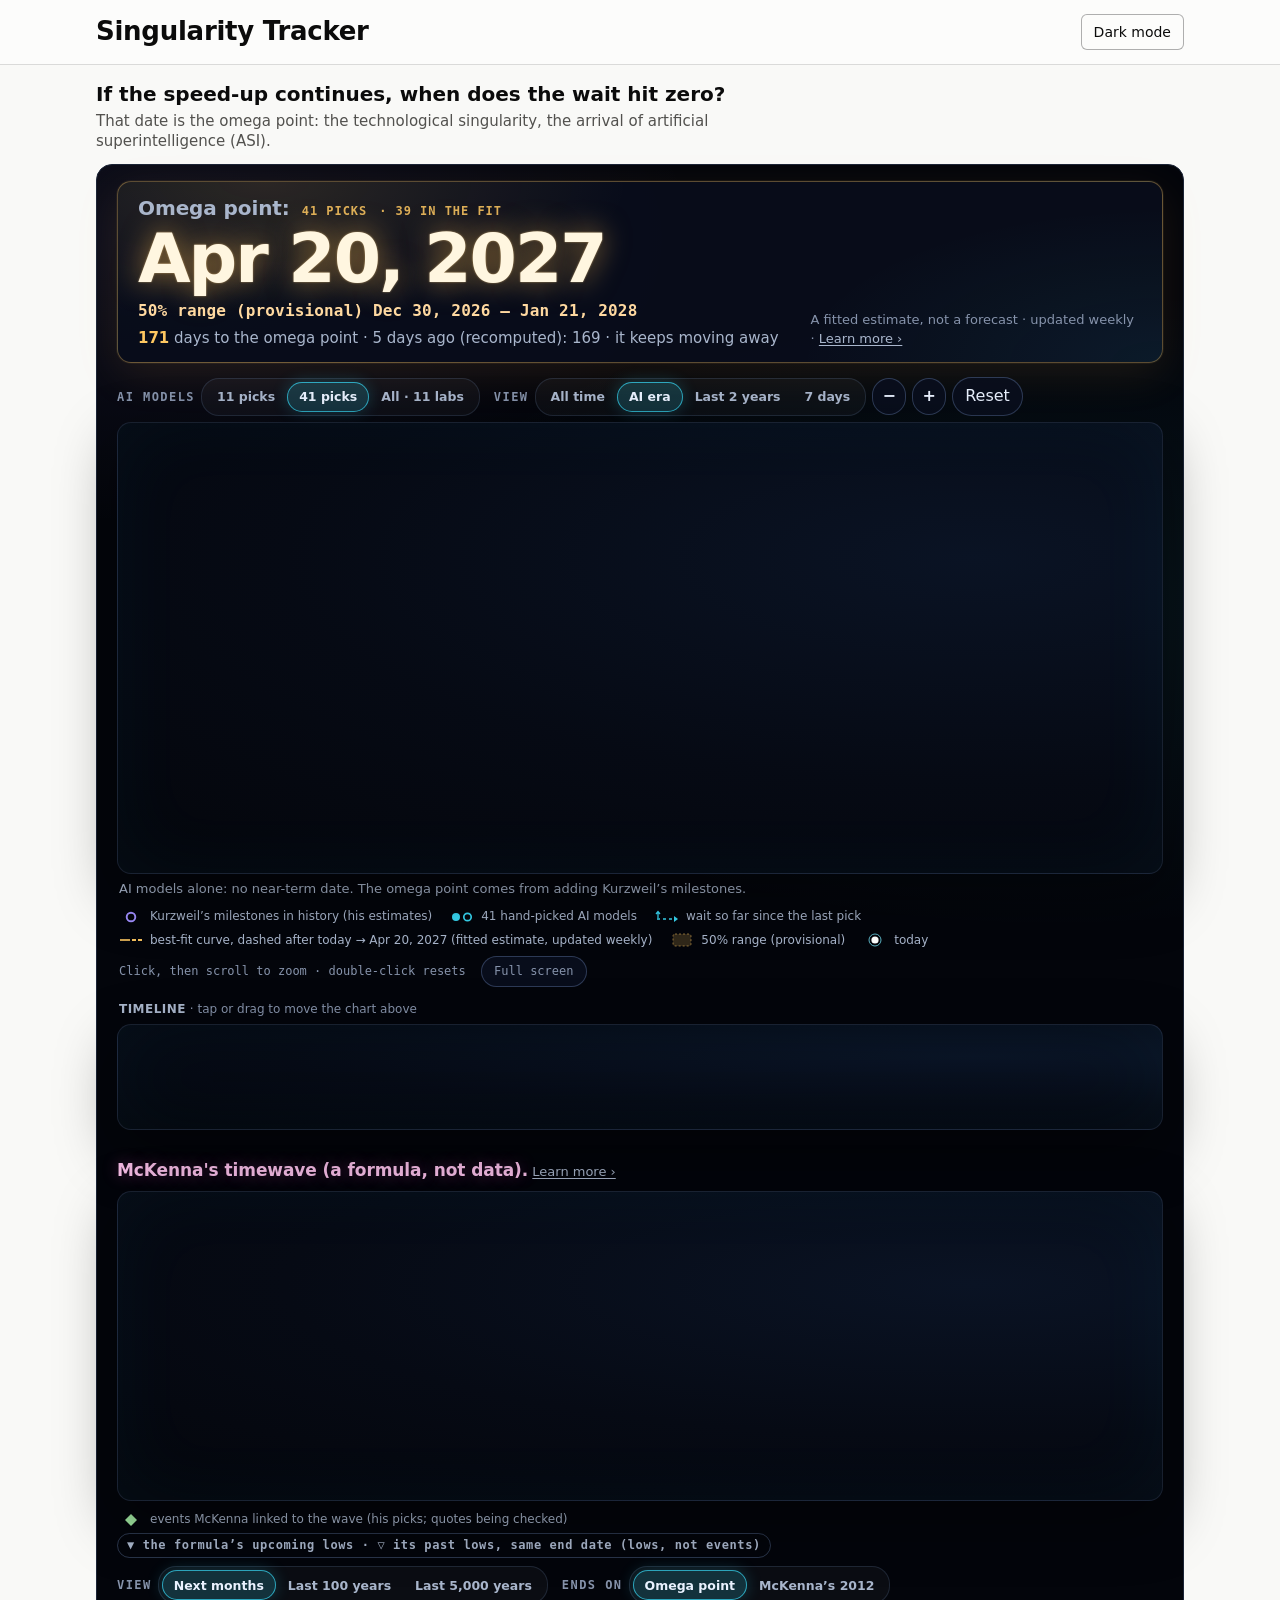
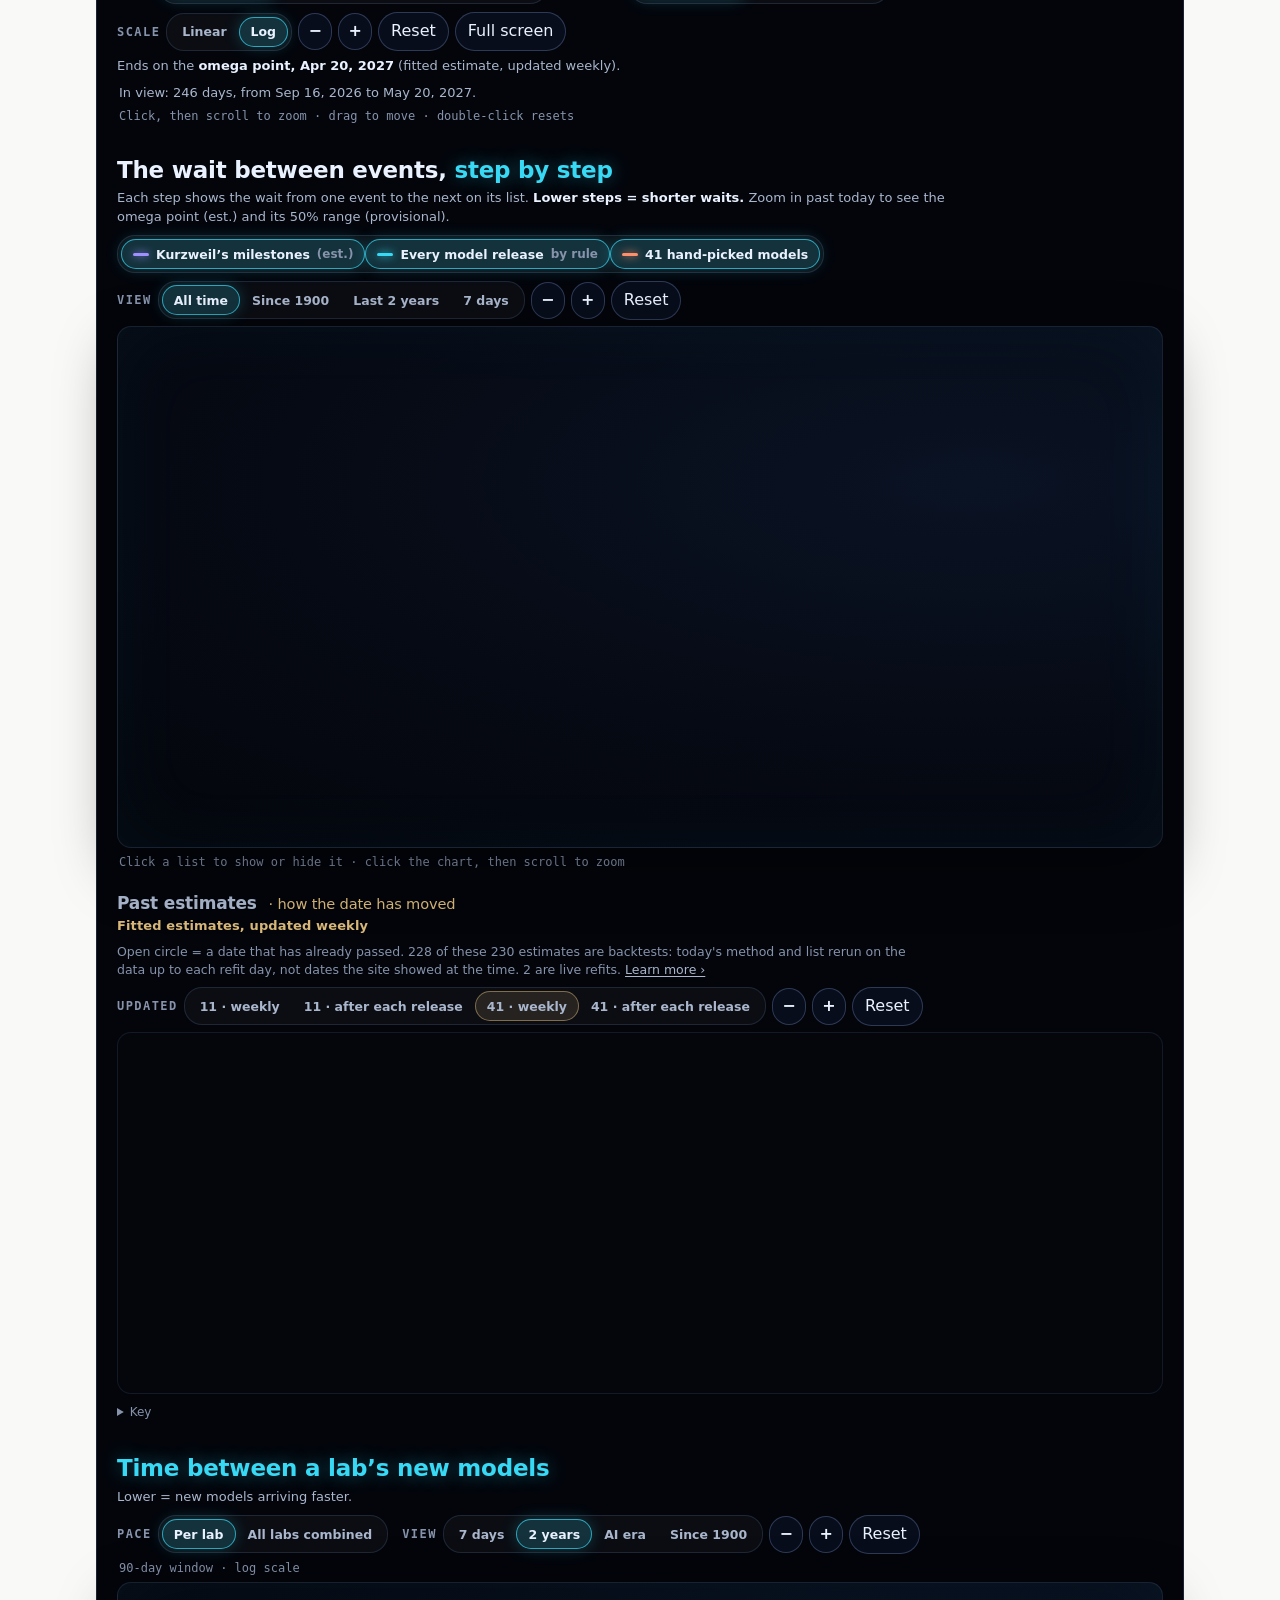
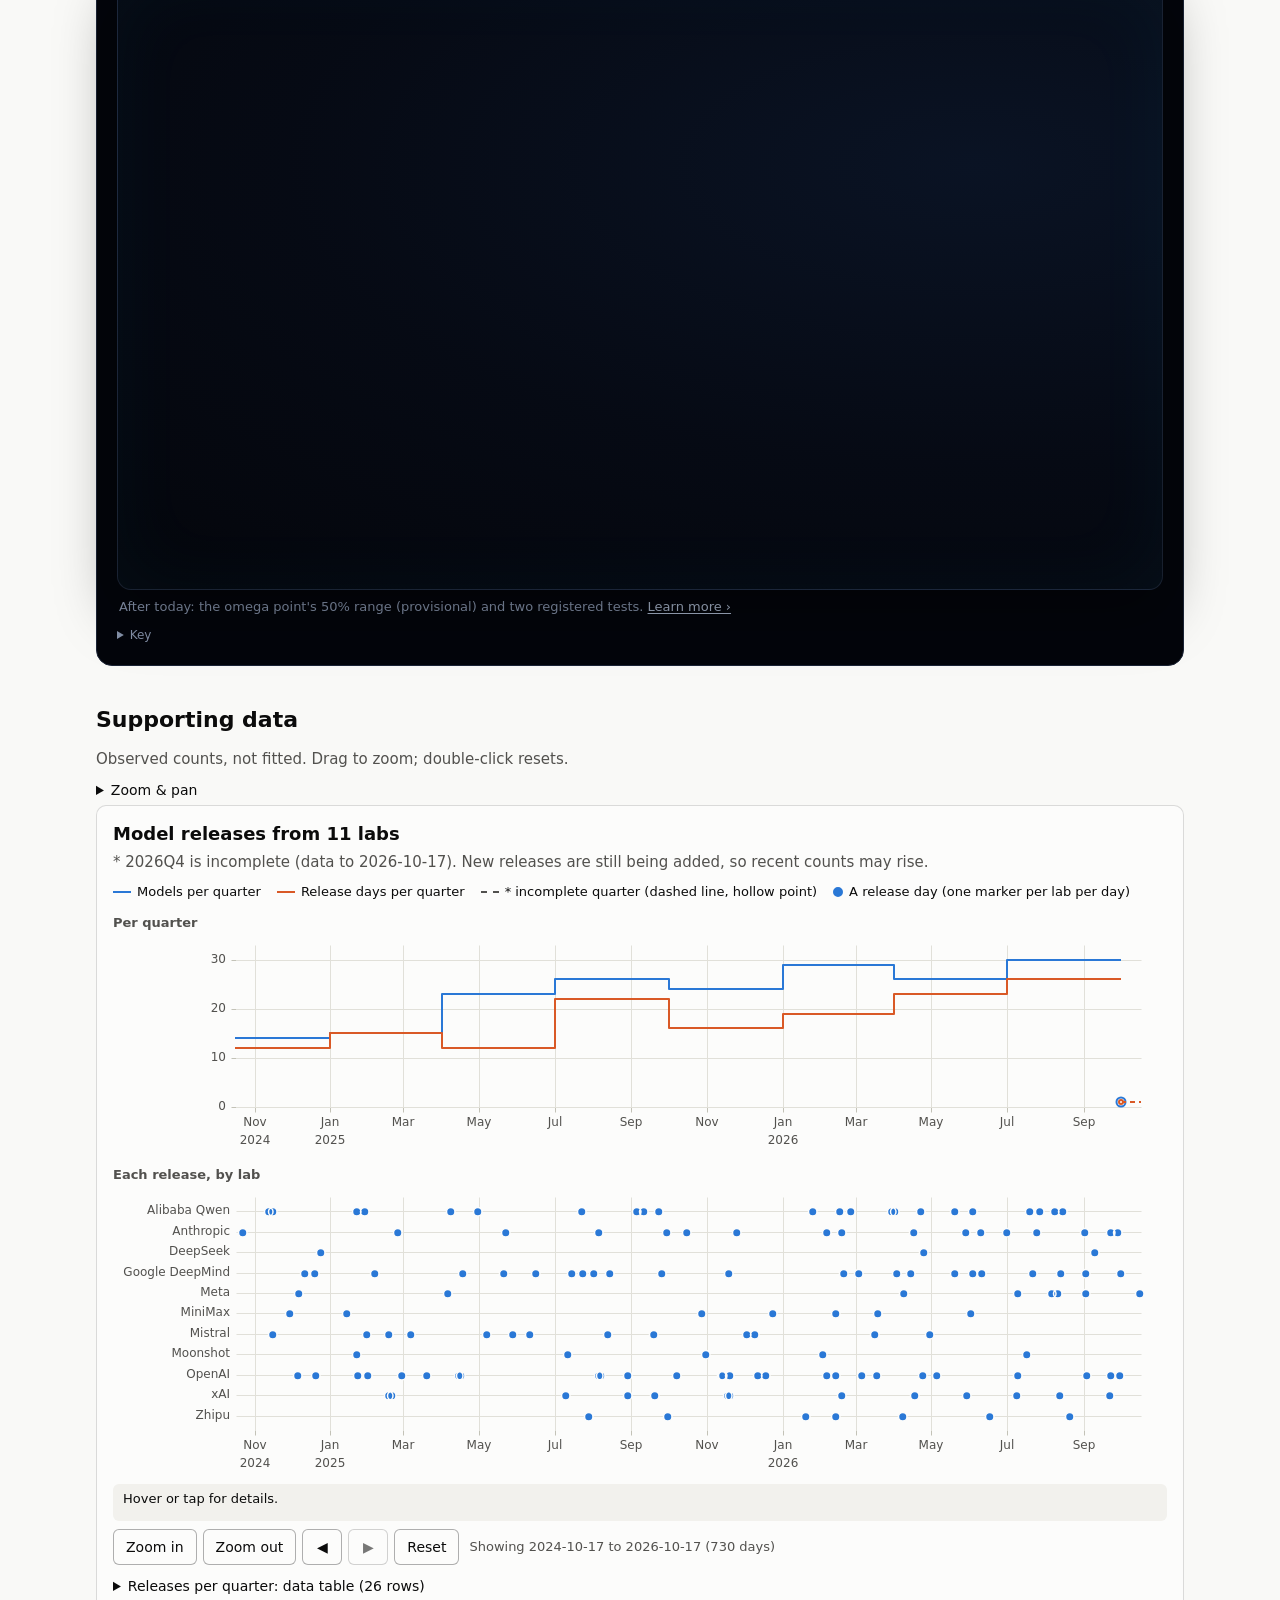
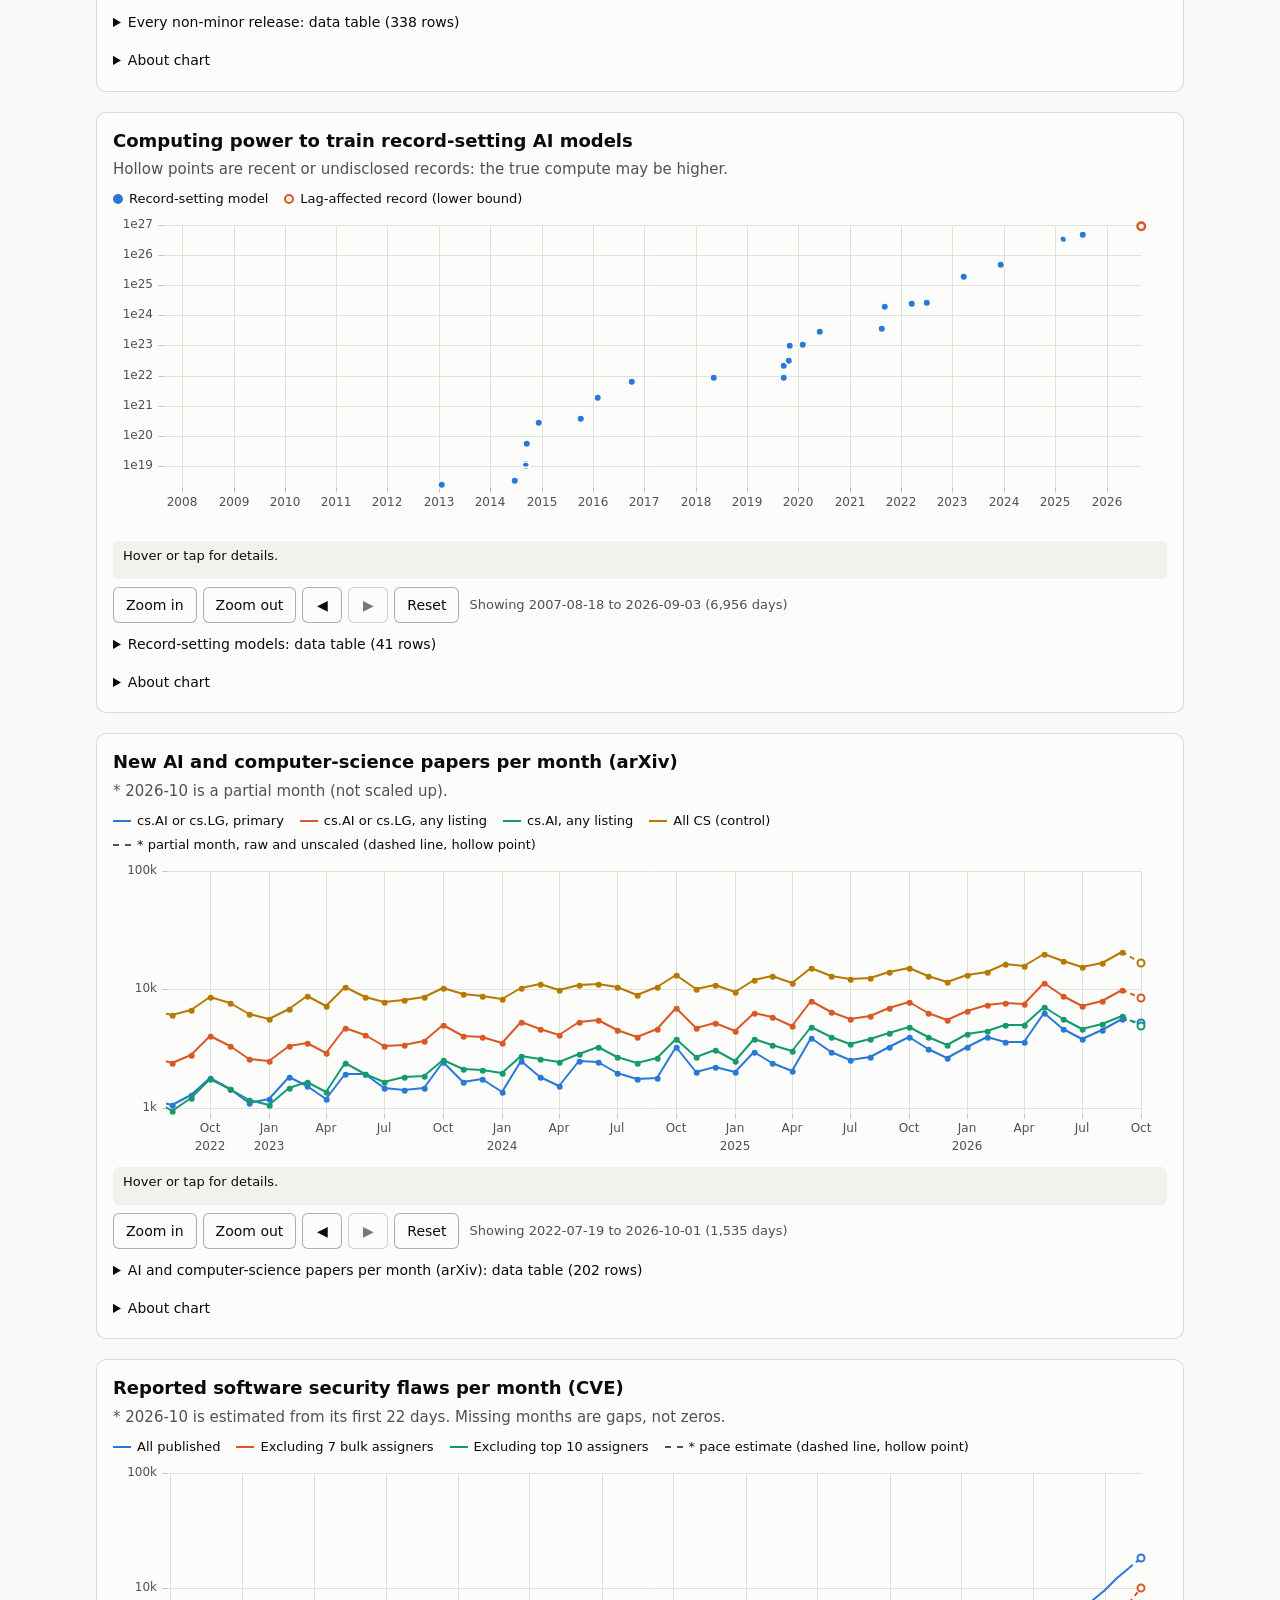
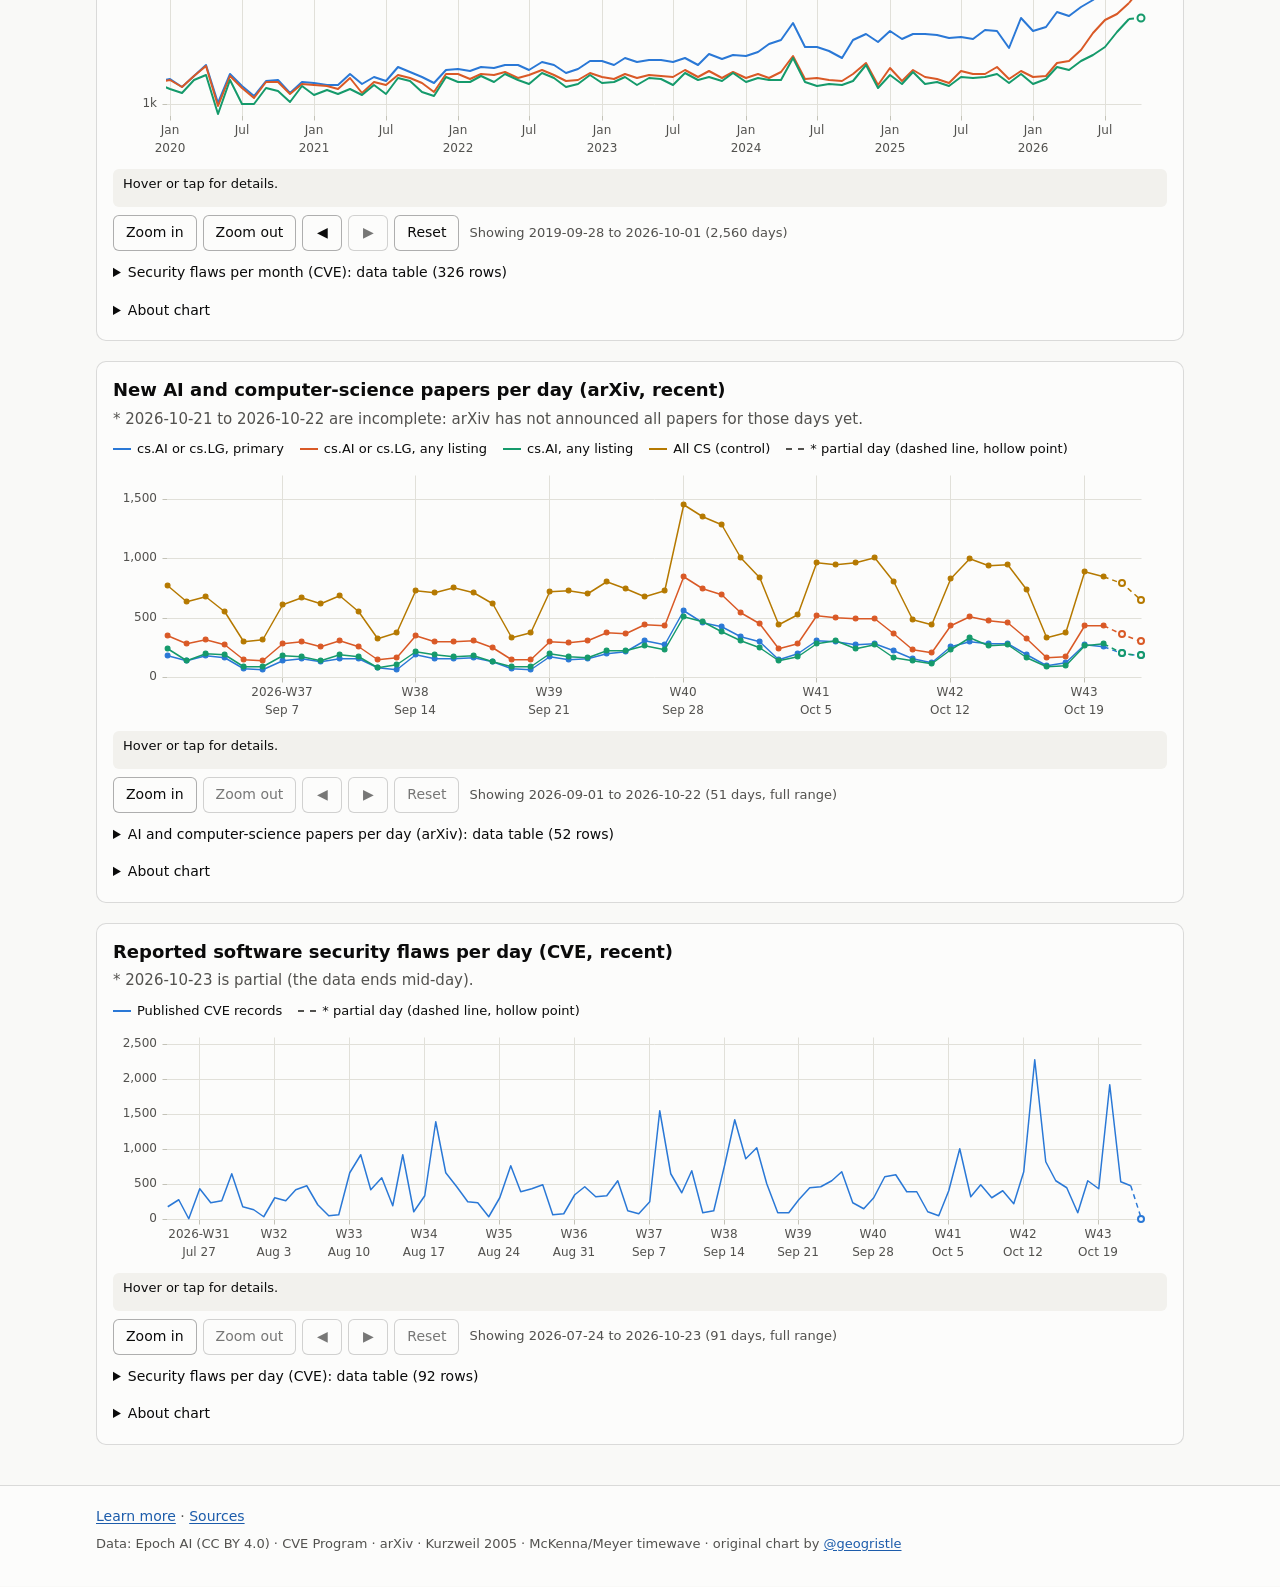
==== index.html @ bf4a0221 "Publish site build from fabreu08/singularity-tracker@8a188bc9f588f3214ddb4c0e68f58f8f4708bd9b" ====
<!doctype html>
<html lang="en">
<head>
<meta charset="utf-8">
<meta name="viewport" content="width=device-width, initial-scale=1">
<link rel="icon" href="data:,">
<title>Singularity Tracker</title>
<meta name="description" content="Charts the wait between Kurzweil’s milestones and AI model releases, and the omega point (the arrival of ASI) as a weekly fitted estimate, not a forecast, with its 50% range and track record.">
<meta name="color-scheme" content="light dark">
<meta property="og:type" content="website">
<meta property="og:title" content="Singularity Tracker">
<meta property="og:description" content="Charts the wait between Kurzweil’s milestones and AI model releases, and the omega point (the arrival of ASI) as a weekly fitted estimate, not a forecast, with its 50% range and track record.">
<meta property="og:image" content="https://singularity.joseqc.com/share.png">
<meta property="og:image:type" content="image/png">
<meta property="og:image:width" content="1200">
<meta property="og:image:height" content="630">
<meta property="og:image:alt" content="The omega point card: a fitted estimate, not a forecast, with its 50% range (provisional, in-sample), updated weekly." data-awaiting-skeptic="true">
<meta name="twitter:card" content="summary_large_image">
<meta name="twitter:image" content="https://singularity.joseqc.com/share.png">
<meta name="twitter:image:alt" content="The omega point card: a fitted estimate, not a forecast, with its 50% range (provisional, in-sample), updated weekly." data-awaiting-skeptic="true">
<script>
  // Apply a stored theme before first paint. Storage may be unavailable.
  (function () {
    try {
      var t = window.localStorage.getItem('st-theme');
      if (t === 'light' || t === 'dark') document.documentElement.setAttribute('data-theme', t);
    } catch (e) { /* ignore */ }
    // uPlot formats numbers with navigator.language; some systems report an
    // invalid tag (e.g. "en-US@posix"), which would stop the charts loading.
    try { new Intl.NumberFormat(navigator.language); } catch (e) {
      try { Object.defineProperty(navigator, 'language', { value: 'en-US', configurable: true }); } catch (e2) { /* ignore */ }
    }
  })();
</script>
<link rel="stylesheet" href="vendor/uplot/uPlot.min.css">
<link rel="stylesheet" href="style.css">
</head>
<body>
<a class="skip-link" href="#main">Skip to content</a>

<header class="site-header">
  <div class="wrap header-row">
    <h1>Singularity Tracker</h1>
    <button id="theme-toggle" class="btn theme-toggle" type="button" aria-pressed="false" hidden>Dark mode</button>
  </div>
</header>

<main id="main" class="wrap">
  <p class="ask">If the speed-up continues, when does the wait hit zero?</p>
  <p class="ask-def"><span class="ask-lg">That date is the omega point: the technological singularity, the arrival of artificial superintelligence (ASI).</span><span class="ask-sm">Omega point = the singularity: the arrival of ASI.</span></p>

  <section id="main-chart" class="mc" aria-label="Omega point and the singularity chart">
    <section class="mc-omega" id="mc-omega" aria-labelledby="mc-omega-k" data-state="loading">
      <div class="mc-omega-main">
        <div class="mc-omega-top"><h2 class="mc-omega-k" id="mc-omega-k">Omega point:</h2><span class="mc-omega-for" id="mc-omega-for"></span> <span class="mc-omega-for" id="mc-omega-fitn" hidden></span></div>
        <p class="mc-omega-date" id="mc-omega-date" aria-live="polite"></p>
        <p class="mc-omega-range" id="mc-omega-range" data-awaiting-skeptic="true"></p>
        <p class="mc-omega-recede" id="mc-omega-recede" data-awaiting-skeptic="true"></p>
      </div>
      <div class="mc-omega-side">
        <p class="mc-omega-slide" id="mc-omega-slide"></p>
        <p class="mc-omega-fine">A fitted estimate, not a forecast · updated weekly &middot; <a href="learn.html#omega">Learn more &rsaquo;</a></p>
      </div>
      <noscript><p class="mc-omega-ns">The date needs JavaScript. It is in <code>data/main_chart.json</code>.</p></noscript>
    </section>
    <div class="mc-hero" id="mc-hero">
      <div class="mc-controls">
        <button type="button" class="mc-opts-btn" id="mc-opts-btn" aria-expanded="false" data-awaiting-skeptic="true"><span class="mc-opts-t">AI models and view</span></button>
        <div class="mc-grp mc-g-list">
          <span class="mc-glabel">AI models</span>
          <div class="mc-seg" role="group" aria-label="Which AI model list" id="mc-list">
            <button type="button" data-list="v1" aria-pressed="false"></button>
            <button type="button" data-list="v3" aria-pressed="true"></button>
            <button type="button" data-list="rule" aria-pressed="false"></button>
          </div>
        </div>
        <div class="mc-grp mc-g-view">
          <span class="mc-glabel">View</span>
          <div class="mc-seg" role="group" aria-label="Main chart zoom presets" id="mc-preset-hero">
            <button type="button" data-preset="all" aria-pressed="true"><span class="mc-lg">All time</span><span class="mc-sm">All</span></button>
            <button type="button" data-preset="ai" aria-pressed="false">AI era</button>
            <button type="button" data-preset="y2" aria-pressed="false"><span class="mc-lg">Last 2 years</span><span class="mc-sm">2 yrs</span></button>
            <button type="button" data-preset="d7" aria-pressed="false">7 days</button>
          </div>
          <span class="mc-zgrp">
            <button type="button" class="mc-pill mc-sq" id="mc-hero-out" aria-label="Zoom out the main chart">&minus;</button>
            <button type="button" class="mc-pill mc-sq" id="mc-hero-in" aria-label="Zoom in the main chart">+</button>
            <button type="button" class="mc-pill" id="mc-hero-reset">Reset</button>
          </span>
        </div>
      </div>
      <p class="mc-listnote" id="mc-listnote" hidden></p>
      <div class="mc-box" id="mc-box-hero">
        <canvas id="mc-cv-hero" tabindex="0" role="img" data-awaiting-skeptic="true" aria-label="Log-log chart: wait until the next event against time before today. Purple rings are Kurzweil's milestones from his published 2005 table, all estimates; cyan points are the AI models of the selected list; today pulses at the end of the wait so far since the last model. A best-fit curve runs up to today and goes on, dashed, down to the omega point, where the wait reaches zero, with the 50% range shaded around it; that date, given in the legend, is a fitted estimate, updated weekly. The omega point comes from adding Kurzweil's milestones: the AI models alone give no near-term date. Click the chart, then scroll to zoom; drag to select; double-click resets; keys plus, minus, left, right and 0."></canvas>
        <canvas class="mc-dyn" id="mc-cv-hero-dyn" aria-hidden="true"></canvas>
        <div class="mc-tip" hidden></div><div class="mc-toast" aria-hidden="true"></div>
        <noscript><p class="mc-noscript">The main chart needs JavaScript. Its data are published as
          <code>data/main_chart.json</code> next to this page.</p></noscript>
      </div>
      <p class="mc-capline" id="mc-hero-cap" hidden></p>
      <p class="visually-hidden" id="mc-hero-live" aria-live="polite"></p>
      <div class="mc-legend" id="mc-legend-hero"></div>
      <p class="mc-verdict-line" hidden title="Status label of Curated release lists (v1, v3, v3b, v4), verbatim: rung R (Retired), approved in #25."><span class="mc-verdict-k">Verdict</span> <span id="mc-headline" class="mc-verdict">artifact of the chart&#x27;s construction; fails the held-out test; AI-only fit gives no near-term date</span> <a href="learn.html#status">Learn more &rsaquo;</a></p>
      <p class="mc-credit" hidden>Tests <a href="https://x.com/geogristle/status/2105113398774211025">@geogristle</a>&rsquo;s method (X, 29 Sep 2026), redrawn from repo data without copying.</p>
      <p class="mc-hint"><span class="mc-lg">Click, then scroll to zoom &middot; double-click resets</span><span class="mc-sm">Pinch to zoom &middot; double-tap resets</span> <button type="button" class="mc-pill mc-fsbtn" id="mc-hero-fs" aria-pressed="false" hidden>Full screen</button></p>
    </div>

    <section class="mc-panel mc-deep" id="mc-deep" aria-label="Timeline strip" data-awaiting-skeptic="true">
      <p class="mc-deepcap"><b>Timeline</b> <span class="mc-deephint">&middot; tap or drag to move the chart above</span></p>
      <div class="mc-box mc-deep-box" id="mc-box-deep">
        <canvas id="mc-cv-deep" tabindex="0" role="img" aria-label="Timeline strip: Kurzweil's milestones as hollow rings at their estimated dates on a log scale of time before today, from the oldest to today at the right edge, with a box showing the range of the main chart above. Click or drag to move that chart; arrow keys move it, plus and minus zoom it."></canvas>
        <div class="mc-tip" hidden></div><div class="mc-toast" aria-hidden="true"></div>
      </div>
    </section>

    <section class="mc-panel mc-second" id="mc-mck" aria-labelledby="mc-mck-label">
      <p class="mc-mcap"><b id="mc-mck-label">McKenna&#x27;s timewave (a formula, not data).</b> <a href="learn.html#timewave">Learn more &rsaquo;</a></p>
      <div class="mc-box" id="mc-box-mck">
        <canvas id="mc-cv-mck" tabindex="0" role="img" aria-label="The Timewave Zero curve, drawn by Terence McKenna's method, with its end date given in the legend." data-awaiting-skeptic="true"></canvas>
        <canvas class="mc-dyn" id="mc-cv-mck-dyn" aria-hidden="true"></canvas>
        <div class="mc-tip" hidden></div><div class="mc-toast" aria-hidden="true"></div>
      </div>
      <div class="mc-legend" id="mc-legend-mck" data-awaiting-skeptic="true" hidden></div>
      <div class="mc-controls">
        <span class="mc-chip" id="mc-mck-link"></span>
        <div class="mc-grp">
          <span class="mc-glabel">View</span>
          <div class="mc-seg" role="group" aria-label="Timewave view" id="mc-mck-views">
            <button type="button" data-view="next" aria-pressed="false" data-awaiting-skeptic="true">Next months</button>
            <button type="button" data-view="100" aria-pressed="false" data-awaiting-skeptic="true">Last 100 years</button>
            <button type="button" data-view="5000" aria-pressed="false" data-awaiting-skeptic="true">Last 5,000 years</button>
          </div>
        </div>
        <div class="mc-grp">
          <span class="mc-glabel">Ends on</span>
          <div class="mc-seg" role="group" aria-label="Timewave zero date" id="mc-anchor">
            <button type="button" data-anchor="omega" aria-pressed="true">Omega point</button>
            <button type="button" data-anchor="mckenna" aria-pressed="false">McKenna&rsquo;s 2012</button>
          </div>
        </div>
        <div class="mc-grp">
          <span class="mc-glabel">Scale</span>
          <div class="mc-seg" role="group" aria-label="Timewave scale" id="mc-scale">
            <button type="button" data-scale="lin" aria-pressed="true">Linear</button>
            <button type="button" data-scale="log" aria-pressed="false">Log</button>
          </div>
          <span class="mc-zgrp">
            <button type="button" class="mc-pill mc-sq" id="mc-mck-out" aria-label="Zoom out the timewave panel">&minus;</button>
            <button type="button" class="mc-pill mc-sq" id="mc-mck-in" aria-label="Zoom in the timewave panel">+</button>
            <button type="button" class="mc-pill" id="mc-mck-reset">Reset</button>
            <button type="button" class="mc-pill" id="mc-mck-fs" aria-pressed="false">Full screen</button>
          </span>
        </div>
      </div>
      <p class="mc-lede mc-manchor" id="mc-mck-anchor" aria-live="polite" data-awaiting-skeptic="true"></p>
      <p class="mc-capline" id="mc-mck-span" hidden></p>
      <p class="mc-hint"><span class="mc-lg">Click, then scroll to zoom &middot; drag to move &middot; double-click resets</span><span class="mc-sm">Pinch to zoom &middot; drag sideways to move &middot; double-tap resets</span></p>
    </section>

    <section class="mc-panel" id="mc-steps" aria-labelledby="mc-steps-title" data-awaiting-skeptic="true">
      <h2 class="mc-sec" id="mc-steps-title">The wait between events, <span>step by step</span></h2>
      <p class="mc-lede">Each step shows the wait from one event to the next on its list. <b>Lower steps = shorter waits.</b><span id="mc-steps-after"> Zoom in past today to see the omega point (est.) and its 50% range (provisional).</span></p>
      <div class="mc-controls">
        <div class="mc-seg mc-sers" role="group" aria-label="Lists shown as steps" id="mc-steps-series">
          <button type="button" data-ser="kurz" aria-pressed="true"><i class="k"></i><span class="t">Kurzweil&rsquo;s milestones</span> <span class="mc-dim">(est.)</span></button>
          <button type="button" data-ser="rule" aria-pressed="true"><i class="r"></i><span class="t">Every model release</span> <span class="mc-dim">by rule</span></button>
          <button type="button" data-ser="pick" aria-pressed="true"><i class="p"></i><span class="t">Hand-picked models</span></button>
        </div>
        <div class="mc-grp">
          <span class="mc-glabel">View</span>
          <div class="mc-seg" role="group" aria-label="Steps chart zoom presets" id="mc-preset-steps">
            <button type="button" data-preset="all" aria-pressed="true"><span class="mc-lg">All time</span><span class="mc-sm">All</span></button>
            <button type="button" data-preset="s1900" aria-pressed="false">Since 1900</button>
            <button type="button" data-preset="y2" aria-pressed="false"><span class="mc-lg">Last 2 years</span><span class="mc-sm">2 yrs</span></button>
            <button type="button" data-preset="d7" aria-pressed="false">7 days</button>
          </div>
          <span class="mc-zgrp">
            <button type="button" class="mc-pill mc-sq" id="mc-steps-out" aria-label="Zoom out the steps chart">&minus;</button>
            <button type="button" class="mc-pill mc-sq" id="mc-steps-in" aria-label="Zoom in the steps chart">+</button>
            <button type="button" class="mc-pill" id="mc-steps-reset">Reset</button>
          </span>
        </div>
      </div>
      <div class="mc-box" id="mc-box-steps">
        <canvas id="mc-cv-steps" tabindex="0" role="img" aria-label="Steps chart: the wait until the next event as a staircase on a log scale of time before today. Purple steps are Kurzweil's milestones (his estimates), cyan steps every model release from the AI labs (by rule), coral steps the hand-picked models of the list chosen above (the default list while it shows every release); hollow marks are estimates or upper bounds. Zoomed in, after today: the registered test windows and, when the track record is shown, the 50% range as a band and the omega point. A drop where the chart moves from one list to another comes from switching lists, not from faster progress, and Kurzweil chose his milestones, so his list shapes the long-run line. Click the chart, then scroll to zoom; drag to select; double-click resets."></canvas>
        <canvas class="mc-dyn" id="mc-cv-steps-dyn" aria-hidden="true"></canvas>
        <div class="mc-tip" hidden></div><div class="mc-toast" aria-hidden="true"></div>
      </div>
      <p class="mc-capline" id="mc-steps-cap" hidden></p>
      <p class="mc-hint"><span class="mc-lg">Click a list to show or hide it &middot; click the chart, then scroll to zoom</span><span class="mc-sm">Tap a list to show or hide it &middot; pinch to zoom</span></p>
    </section>

    <section class="mc-panel mc-track" id="mc-track" aria-labelledby="mc-track-title">
      <h2 class="mc-sec mc-track-h" id="mc-track-title">Past estimates <span class="mc-track-k">&middot; how the date has moved</span></h2>
      <p class="mc-track-caption" id="mc-track-caption">Fitted estimates, updated weekly</p>
      <p class="mc-lede mc-track-lede">Open circle = a date that has already passed. 228 of these 230 estimates are backtests: today&#x27;s method and list rerun on the data up to each refit day, not dates the site showed at the time. 2 are live refits. <a href="learn.html#omega">Learn more &rsaquo;</a></p>
      <div class="mc-controls">
        <div class="mc-grp">
          <span class="mc-glabel">Updated</span>
          <div class="mc-seg" role="group" aria-label="Which list and refit method" id="mc-track-group"><button type="button" data-list="v1" data-method="calendar" aria-pressed="true"><span class="mc-lg">11 &middot; weekly</span><span class="mc-sm">11 &middot; weekly</span></button><button type="button" data-list="v1" data-method="release_cut" aria-pressed="false"><span class="mc-lg">11 &middot; after each release</span><span class="mc-sm">11 &middot; per release</span></button><button type="button" data-list="v3" data-method="calendar" aria-pressed="false"><span class="mc-lg">41 &middot; weekly</span><span class="mc-sm">41 &middot; weekly</span></button><button type="button" data-list="v3" data-method="release_cut" aria-pressed="false"><span class="mc-lg">41 &middot; after each release</span><span class="mc-sm">41 &middot; per release</span></button></div>
          <button type="button" class="mc-pill mc-sq" id="mc-track-out" aria-label="Zoom out the track record">&minus;</button>
          <button type="button" class="mc-pill mc-sq" id="mc-track-in" aria-label="Zoom in the track record">+</button>
          <button type="button" class="mc-pill" id="mc-track-reset">Reset</button>
        </div>
      </div>
      <div class="mc-box mc-track-box" id="mc-box-track">
        <canvas id="mc-cv-track" tabindex="0" role="img" data-awaiting-skeptic="true" aria-label="Track record: one row per refit of the same fixed method on the selected hand-picked list, from the refit day to the date the fit named then, with the 95% range it claimed at that refit (a past claim); hollow points have passed (failed forecasts). Below, the claimed half-width against how far the date moved by the next refit, both as a share of the time the fit said remained."></canvas>
        <canvas class="mc-dyn" id="mc-cv-track-dyn" aria-hidden="true"></canvas>
        <div class="mc-tip" hidden></div><div class="mc-toast" aria-hidden="true"></div>
      </div>
      <details class="mc-key">
        <summary>Key</summary>
        <div class="mc-legend" id="mc-legend-track" data-awaiting-skeptic="true"></div>
      </details>
    </section>

    <section class="mc-panel" id="mc-cal" aria-labelledby="mc-cal-title">
      <h2 class="mc-sec" id="mc-cal-title"><span id="mc-cal-title-s">Time between a lab&rsquo;s new models</span></h2>
      <p class="mc-lede" id="mc-cal-lede"></p>
      <div class="mc-controls">
        <div class="mc-grp">
          <span class="mc-glabel">Pace</span>
          <div class="mc-seg" role="group" aria-label="Pace measure" id="mc-mode">
            <button type="button" data-mode="per_lab" aria-pressed="true"><span class="mc-lg">Per lab</span><span class="mc-sm">Per lab</span></button>
            <button type="button" data-mode="pooled" aria-pressed="false"><span class="mc-lg">All labs combined</span><span class="mc-sm">Combined</span></button>
          </div>
        </div>
        <div class="mc-grp">
          <span class="mc-glabel">View</span>
          <div class="mc-seg" role="group" aria-label="Calendar zoom presets" id="mc-preset-cal">
            <button type="button" data-preset="d7" aria-pressed="false">7 days</button>
            <button type="button" data-preset="y2" aria-pressed="false"><span class="mc-lg">2 years</span><span class="mc-sm">2 yrs</span></button>
            <button type="button" data-preset="ai" aria-pressed="true">AI era</button>
            <button type="button" data-preset="all" aria-pressed="false"><span class="mc-lg">Since 1900</span><span class="mc-sm">1900</span></button>
          </div>
          <span class="mc-zgrp">
            <button type="button" class="mc-pill mc-sq" id="mc-cal-out" aria-label="Zoom out the calendar view">&minus;</button>
            <button type="button" class="mc-pill mc-sq" id="mc-cal-in" aria-label="Zoom in the calendar view">+</button>
            <button type="button" class="mc-pill" id="mc-cal-reset">Reset</button>
          </span>
        </div>
      </div>
      <p class="mc-axisnote" id="mc-cal-axisnote"></p>
      <div class="mc-box" id="mc-box-cal">
        <canvas id="mc-cv-cal" tabindex="0" role="img" aria-label="Calendar view: the wait between new AI models from 11 labs, averaged over 90 days, with placeholder names on the biggest drops, lab entries under the axis, today pulsing on the time axis, and after today only the two registered CVE test windows."></canvas>
        <canvas class="mc-dyn" id="mc-cv-cal-dyn" aria-hidden="true"></canvas>
        <div class="mc-tip" hidden></div><div class="mc-toast" aria-hidden="true"></div>
      </div>
      <p class="mc-aftertoday">After today: the omega point&#x27;s 50% range (provisional) and two registered tests. <a href="learn.html#tests">Learn more &rsaquo;</a></p>
      <details class="mc-key">
        <summary>Key</summary>
        <div class="mc-legend" id="mc-legend-cal"></div>
      </details>
    </section>
  </section>

  <section id="data" aria-labelledby="h-data">
    <h2 id="h-data">Supporting data</h2>
    <p class="note data-line">Observed counts, not fitted. Drag to zoom; double-click resets.</p>
    <details class="howto-more">
      <summary>Zoom &amp; pan</summary>
      <p><strong>Zooming:</strong> drag across a chart to zoom to that span; use the buttons; or focus a chart
      (click it or Tab to it) and press <kbd>+</kbd> / <kbd>&minus;</kbd> to zoom, <kbd>&larr;</kbd> / <kbd>&rarr;</kbd>
      to pan and <kbd>0</kbd> to reset. Once a chart is focused the mouse wheel zooms too (<kbd>Ctrl</kbd> + wheel or a
      trackpad pinch works at any time). On touch screens, pinch to zoom, swipe sideways to pan and tap a point for
      details. The narrowest view is 7 days. Double-click resets.</p>
    </details>
    <noscript><p class="pending">The charts need JavaScript. The data are in <code>data/</code>.</p></noscript>

    <article class="panel" id="panel-releases" aria-labelledby="h-releases">
      <h3 id="h-releases">Model releases from 11 labs</h3>

      <p class="note caveat">* 2026Q4 is incomplete (data to 2026-10-17). New releases are still being added, so recent counts may rise.</p>
      <div class="chart-mount" data-chart="releases"></div>
      <details class="panel-about">
        <summary>About chart</summary>
<p class="verdict"><span class="verdict-k">Verdict</span> <a class="rung" href="learn.html#status" title="Rung U, Undetermined. See Series status." aria-label="Rung U, Undetermined. See Series status.">U</a> <span class="verdict-series">11-lab release rate (rule-defined):</span> <span class="verdict-label">Q1-Q3 2026 up 12% on 2024 by models, 55% by release days; whether this is acceleration depends on the counting rule, and 2026 is a lower bound.</span> <span class="verdict-power">(finite date not detectable by this test)</span></p>
        <p class="panel-sub">Non-minor releases from the fixed list of 11 labs (Epoch AI data, rule-defined; fine-tunes,
        dated snapshots and previews are minor and excluded). Top: counts per quarter, by models and by release days
        (same-day releases from one lab merged). Bottom: every release, one row per lab. Tables:
        <a href="learn.html#tables">Learn more &rsaquo;</a></p>
      </details>
    </article>
    <article class="panel" id="panel-compute" aria-labelledby="h-compute">
      <h3 id="h-compute">Computing power to train record-setting AI models</h3>

      <p class="note caveat">Hollow points are recent or undisclosed records: the true compute may be higher.</p>
      <div class="chart-mount" data-chart="compute"></div>
      <details class="panel-about">
        <summary>About chart</summary>
<p class="verdict"><span class="verdict-k">Verdict</span> <a class="rung" href="learn.html#status" title="Rung 2, Exponential. See Series status." aria-label="Rung 2, Exponential. See Series status.">2</a> <span class="verdict-series">Frontier training compute (record-setters):</span> <span class="verdict-label">fast exponential (~5-6 month doubling), not accelerating, no credible finite date; recent-year counts a lower bound due to Epoch lag</span> <span class="verdict-power">(power under R-d: pending #11)</span></p>
        <p class="panel-sub">Each point is a model whose training compute exceeded every earlier model&rsquo;s (Epoch AI
        notable models). Log scale, FLOP.</p>
      </details>
    </article>
    <article class="panel" id="panel-arxiv-monthly" aria-labelledby="h-arxiv-monthly">
      <h3 id="h-arxiv-monthly">New AI and computer-science papers per month (arXiv)</h3>

      <p class="note caveat">* 2026-10 is a partial month (not scaled up).</p>
      <div class="chart-mount" data-chart="arxiv_monthly"></div>
      <details class="panel-about">
        <summary>About chart</summary>
<p class="verdict"><span class="verdict-k">Verdict</span> <a class="rung" href="learn.html#status" title="Rung 2, Exponential. See Series status." aria-label="Rung 2, Exponential. See Series status.">2</a> <span class="verdict-series">arXiv cs.AI / cs.LG submissions:</span> <span class="verdict-label">growing fast (~40-55%/yr), not accelerating once relabeling is accounted for, no credible finite date</span> <span class="verdict-power">(power under R-d: pending #11)</span></p>
        <p class="panel-sub">New papers by version-1 submission month, UTC. Log scale. &ldquo;Primary&rdquo; counts a paper
        by its main category; &ldquo;any listing&rdquo; includes cross-lists. All CS is the reporting-volume control.</p>
      </details>
    </article>
    <article class="panel" id="panel-cve-monthly" aria-labelledby="h-cve-monthly">
      <h3 id="h-cve-monthly">Reported software security flaws per month (CVE)</h3>

      <p class="note caveat">* 2026-10 is estimated from its first 22 days. Missing months are gaps, not zeros.</p>
      <div class="chart-mount" data-chart="cve_monthly"></div>
      <details class="panel-about">
        <summary>About chart</summary>
<p class="verdict"><span class="verdict-k">Verdict</span> <a class="rung" href="learn.html#status" title="Rung 3, Super-exponential with no credible finite date. See Series status." aria-label="Rung 3, Super-exponential with no credible finite date. See Series status.">3</a> <span class="verdict-series">CVE records published per month:</span> <span class="verdict-label">accelerating, no credible finite date</span> <span class="verdict-power">(power under R-d: pending #11)</span></p>
        <p class="panel-sub">Published CVE records (rejected records excluded) by publication month, UTC. Log scale.
        &ldquo;Excluding 7 bulk assigners&rdquo; drops Linux, VulnCheck, GitHub_M, VulDB, Patchstack, Wordfence and
        WPScan; &ldquo;excluding top 10&rdquo; drops the 10 largest recent assigners (CNAs).</p>
      </details>
    </article>
    <article class="panel" id="panel-arxiv-daily" aria-labelledby="h-arxiv-daily">
      <h3 id="h-arxiv-daily">New AI and computer-science papers per day (arXiv, recent)</h3>

      <p class="note caveat">* 2026-10-21 to 2026-10-22 are incomplete: arXiv has not announced all papers for those days yet.</p>
      <div class="chart-mount" data-chart="arxiv_daily"></div>
      <details class="panel-about">
        <summary>About chart</summary>
        <p class="panel-sub">Same categories, by version-1 submission day, UTC. Linear scale.</p>
      </details>
    </article>
    <article class="panel" id="panel-cve-daily" aria-labelledby="h-cve-daily">
      <h3 id="h-cve-daily">Reported software security flaws per day (CVE, recent)</h3>

      <p class="note caveat">* 2026-10-23 is partial (the data ends mid-day).</p>
      <div class="chart-mount" data-chart="cve_daily"></div>
      <details class="panel-about">
        <summary>About chart</summary>
        <p class="panel-sub">Daily count by publication date, UTC, for roughly the last three months of the snapshot.
        Linear scale. The most recent day in the snapshot may be incomplete.</p>
      </details>
    </article>
  </section>
</main>

<footer class="site-footer">
  <div class="wrap">
    <p class="foot-links"><a href="learn.html">Learn more</a> &middot; <a href="learn.html#sources">Sources</a></p>
    <p class="foot-credit">Data: Epoch AI (CC BY 4.0) &middot; CVE Program &middot; arXiv &middot; Kurzweil 2005 &middot; McKenna/Meyer timewave &middot; original chart by <a href="https://x.com/geogristle/status/2105113398774211025">@geogristle</a></p>
  </div>
</footer>
<script src="main_chart.js"></script>
<script src="vendor/uplot/uPlot.iife.min.js"></script>
<script src="app.js"></script>
</body>
</html>
---- vendor/uplot/uPlot.min.css ----
.uplot, .uplot *, .uplot *::before, .uplot *::after {box-sizing: border-box;}.uplot {font-family: system-ui, -apple-system, "Segoe UI", Roboto, "Helvetica Neue", Arial, "Noto Sans", sans-serif, "Apple Color Emoji", "Segoe UI Emoji", "Segoe UI Symbol", "Noto Color Emoji";line-height: 1.5;width: min-content;}.u-title {text-align: center;font-size: 18px;font-weight: bold;}.u-wrap {position: relative;user-select: none;}.u-over, .u-under {position: absolute;}.u-under {overflow: hidden;}.uplot canvas {display: block;position: relative;width: 100%;height: 100%;}.u-axis {position: absolute;}.u-legend {font-size: 14px;margin: auto;text-align: center;}.u-inline {display: block;}.u-inline * {display: inline-block;}.u-inline tr {margin-right: 16px;}.u-legend th {font-weight: 600;}.u-legend th > * {vertical-align: middle;display: inline-block;}.u-legend .u-marker {width: 1em;height: 1em;margin-right: 4px;background-clip: padding-box !important;}.u-inline.u-live th::after {content: ":";vertical-align: middle;}.u-inline:not(.u-live) .u-value {display: none;}.u-series > * {padding: 4px;}.u-series th {cursor: pointer;}.u-legend .u-off > * {opacity: 0.3;}.u-select {background: rgba(0,0,0,0.07);position: absolute;pointer-events: none;}.u-cursor-x, .u-cursor-y {position: absolute;left: 0;top: 0;pointer-events: none;will-change: transform;}.u-hz .u-cursor-x, .u-vt .u-cursor-y {height: 100%;border-right: 1px dashed #607D8B;}.u-hz .u-cursor-y, .u-vt .u-cursor-x {width: 100%;border-bottom: 1px dashed #607D8B;}.u-cursor-pt {position: absolute;top: 0;left: 0;border-radius: 50%;border: 0 solid;pointer-events: none;will-change: transform;/*this has to be !important since we set inline "background" shorthand */background-clip: padding-box !important;}.u-axis.u-off, .u-select.u-off, .u-cursor-x.u-off, .u-cursor-y.u-off, .u-cursor-pt.u-off {display: none;}
---- style.css ----
/* Singularity Tracker: page styles. System fonts only; no external requests. */

:root {
  color-scheme: light;
  --page: #f9f9f7;
  --surface: #fcfcfb;
  --surface-2: #f2f1ed;
  --ink: #0b0b0b;
  --ink-2: #52514e;
  --grid: #e1e0d9;
  --axis: #c3c2b7;
  --border: rgba(11, 11, 11, 0.14);
  --border-strong: rgba(11, 11, 11, 0.32);
  --accent: #1c5cab;
  --focus: #1c5cab;
  --hover: #ecebe6;
  --select: rgba(42, 120, 214, 0.16);
  --banner-bg: #edf3fb;
  --banner-edge: #2a78d6;
  --ribbon-a: #fff1bf;
  --ribbon-b: #ffe594;
  --ribbon-ink: #1f1700;
  --ribbon-edge: #8a6100;
  --warn-ink: #7a3d00;
  /* Categorical series, validated (dataviz validator, light surface #fcfcfb): CVD and >= 3:1. */
  --series-1: #2a78d6;
  --series-2: #d95926;
  --series-3: #159a6b;
  --series-4: #b57900;
  --chip-bg: #fff1bf;
  --chip-ink: #4a3300;
}

@media (prefers-color-scheme: dark) {
  :root:not([data-theme="light"]) {
    color-scheme: dark;
    --page: #0d0d0d;
    --surface: #1a1a19;
    --surface-2: #232321;
    --ink: #f0efec;
    --ink-2: #c3c2b7;
    --grid: #2c2c2a;
    --axis: #4a4a46;
    --border: rgba(255, 255, 255, 0.14);
    --border-strong: rgba(255, 255, 255, 0.34);
    --accent: #86b6ef;
    --focus: #86b6ef;
    --hover: #2a2a28;
    --select: rgba(57, 135, 229, 0.24);
    --banner-bg: #14213a;
    --banner-edge: #3987e5;
    --ribbon-a: #3a2e05;
    --ribbon-b: #2f2504;
    --ribbon-ink: #ffe7a3;
    --ribbon-edge: #c98500;
    --warn-ink: #ffb27a;
    --series-1: #3987e5;
    --series-2: #d95926;
    --series-3: #199e70;
    --series-4: #c98500;
    --chip-bg: #3a2e05;
    --chip-ink: #ffe7a3;
  }
}

:root[data-theme="dark"] {
  color-scheme: dark;
  --page: #0d0d0d;
  --surface: #1a1a19;
  --surface-2: #232321;
  --ink: #f0efec;
  --ink-2: #c3c2b7;
  --grid: #2c2c2a;
  --axis: #4a4a46;
  --border: rgba(255, 255, 255, 0.14);
  --border-strong: rgba(255, 255, 255, 0.34);
  --accent: #86b6ef;
  --focus: #86b6ef;
  --hover: #2a2a28;
  --select: rgba(57, 135, 229, 0.24);
  --banner-bg: #14213a;
  --banner-edge: #3987e5;
  --ribbon-a: #3a2e05;
  --ribbon-b: #2f2504;
  --ribbon-ink: #ffe7a3;
  --ribbon-edge: #c98500;
  --warn-ink: #ffb27a;
  --series-1: #3987e5;
  --series-2: #d95926;
  --series-3: #199e70;
  --series-4: #c98500;
  --chip-bg: #3a2e05;
  --chip-ink: #ffe7a3;
}

*, *::before, *::after { box-sizing: border-box; }

html { -webkit-text-size-adjust: 100%; text-size-adjust: 100%; }

body {
  margin: 0;
  background: var(--page);
  color: var(--ink);
  font-family: system-ui, -apple-system, "Segoe UI", Roboto, "Helvetica Neue", Arial, sans-serif;
  font-size: 16px;
  line-height: 1.55;
  overflow-wrap: break-word;
}

a { color: var(--accent); text-underline-offset: 2px; }
a:hover { text-decoration-thickness: 2px; }

:focus-visible { outline: 3px solid var(--focus); outline-offset: 2px; }

code, kbd { font-family: ui-monospace, SFMono-Regular, Menlo, Consolas, monospace; font-size: 0.9em; }
kbd {
  display: inline-block;
  padding: 0 5px;
  border: 1px solid var(--border-strong);
  border-bottom-width: 2px;
  border-radius: 4px;
  background: var(--surface);
  line-height: 1.4;
}

.wrap { max-width: 1120px; margin: 0 auto; padding: 0 16px; }

.skip-link {
  position: absolute;
  left: 8px;
  top: -48px;
  z-index: 10;
  padding: 8px 12px;
  background: var(--surface);
  color: var(--ink);
  border: 2px solid var(--focus);
  border-radius: 6px;
}
.skip-link:focus { top: 8px; }

.visually-hidden {
  position: absolute !important;
  width: 1px; height: 1px;
  margin: -1px; padding: 0; border: 0;
  overflow: hidden;
  clip: rect(0 0 0 0);
  white-space: nowrap;
}

/* Preview ribbon */
.preview-ribbon {
  position: sticky;
  top: 0;
  z-index: 5;
  padding: 8px 16px;
  text-align: center;
  color: var(--ribbon-ink);
  background: repeating-linear-gradient(135deg, var(--ribbon-a) 0 14px, var(--ribbon-b) 14px 28px);
  border-bottom: 2px solid var(--ribbon-edge);
  font-size: 15px;
  letter-spacing: 0.01em;
}
.preview-ribbon span { display: inline-block; margin-left: 6px; }
/* Keep keyboard focus clear of the sticky ribbon (WCAG 2.2 SC 2.4.11). */
html:has(.preview-ribbon) { scroll-padding-top: 64px; }
/* On narrow screens the ribbon wraps to several lines: let it scroll away instead of covering content. */
@media (max-width: 720px) {
  .preview-ribbon { position: static; }
  html:has(.preview-ribbon) { scroll-padding-top: 0; }
}

/* Header */
.site-header { border-bottom: 1px solid var(--border); background: var(--surface); }
.header-row { display: flex; align-items: center; justify-content: space-between; gap: 12px; padding-top: 14px; padding-bottom: 14px; }
h1 { margin: 0; font-size: 26px; line-height: 1.2; letter-spacing: -0.01em; }
h2 { font-size: 22px; line-height: 1.25; margin: 40px 0 14px; }
h3 { font-size: 18px; line-height: 1.3; margin: 0 0 6px; }
h4 { font-size: 16px; margin: 22px 0 8px; }

.btn {
  min-height: 36px;
  padding: 6px 12px;
  border: 1px solid var(--border-strong);
  border-radius: 6px;
  background: var(--surface);
  color: var(--ink);
  font: inherit;
  font-size: 14px;
  line-height: 1.2;
  cursor: pointer;
}
.btn:hover { background: var(--hover); }
.btn[aria-disabled="true"] { opacity: 0.55; cursor: default; }
.btn[aria-disabled="true"]:hover { background: var(--surface); }
.theme-toggle { white-space: nowrap; }

.ask { font-size: 20px; font-weight: 600; line-height: 1.3; margin: 16px 0 12px; }
.ask-def { color: var(--ink-2); font-size: 15px; line-height: 1.35; margin: -8px 0 12px; max-width: 72ch; }
.ask-sm { display: none; }
.lede { font-size: 17px; margin: 22px 0 18px; max-width: 72ch; }
.lede-short { font-size: 18px; margin: 18px 0 12px; }

/* Banner: visible with or without JS */
.banner {
  display: flex;
  gap: 12px;
  align-items: flex-start;
  padding: 14px 16px;
  margin: 0 0 8px;
  background: var(--banner-bg);
  border: 1px solid var(--border);
  border-left: 5px solid var(--banner-edge);
  border-radius: 8px;
}
.banner-icon { flex: 0 0 22px; width: 22px; height: 22px; margin-top: 2px; color: var(--ink); }
.banner p { margin: 0; }
.banner-title { font-size: 18px; }
.banner-sub { color: var(--ink-2); font-size: 15px; margin-top: 2px !important; }
.banner-compact { padding: 10px 14px; margin: 0 0 18px; align-items: center; }
.banner-compact .banner-icon { margin-top: 0; }
.banner-compact .banner-title { font-size: 16px; margin-right: 4px; }
.banner-compact .banner-sub { font-size: 14px; }

/* Tables */
.table-wrap { max-width: 100%; overflow-x: auto; }
table { border-collapse: collapse; width: 100%; font-size: 14px; }
caption { text-align: left; color: var(--ink-2); font-size: 13px; padding: 0 0 6px; }
th, td { text-align: left; vertical-align: top; padding: 8px 10px; border-bottom: 1px solid var(--border); }
thead th { font-size: 13px; color: var(--ink-2); font-weight: 600; border-bottom: 2px solid var(--border-strong); }
tfoot th, tfoot td { border-top: 2px solid var(--border-strong); border-bottom: 0; }
.muted { color: var(--ink-2); }
.note { color: var(--ink-2); font-size: 15px; margin: 8px 0; }
.warn-note { color: var(--warn-ink); }

.status-wrap { background: var(--surface); border: 1px solid var(--border); border-radius: 8px; }
.status-table th[scope="row"] { font-weight: 600; min-width: 150px; }
.status-table td:nth-child(2) { min-width: 240px; }
.status-table tr:last-child th, .status-table tr:last-child td { border-bottom: 0; }

.rung {
  display: inline-block;
  min-width: 1.9em;
  padding: 1px 6px;
  border: 1px solid var(--border-strong);
  border-radius: 999px;
  text-align: center;
  font-weight: 700;
  font-variant-numeric: tabular-nums;
  background: var(--surface-2);
}
.rung-name { color: var(--ink-2); font-size: 13px; }
.chip { display: inline-block; padding: 1px 8px; border-radius: 999px; font-size: 13px; white-space: nowrap; }
.chip-preview { background: var(--chip-bg); color: var(--chip-ink); border: 1px solid var(--ribbon-edge); }

.legend-details { margin-top: 10px; }
.legend-details summary { cursor: pointer; font-weight: 600; font-size: 15px; }
.rung-legend { list-style: none; padding: 0; margin: 10px 0 0; display: grid; grid-template-columns: repeat(auto-fill, minmax(240px, 1fr)); gap: 6px 16px; font-size: 14px; }
.rung-legend .rung { margin-right: 6px; }

@media (max-width: 720px) {
  .status-wrap { background: transparent; border: 0; overflow: visible; }
  .status-table thead { position: absolute; width: 1px; height: 1px; overflow: hidden; clip: rect(0 0 0 0); }
  .status-table, .status-table tbody, .status-table tr, .status-table th, .status-table td { display: block; width: auto; }
  .status-table tr {
    background: var(--surface);
    border: 1px solid var(--border);
    border-radius: 8px;
    padding: 6px 12px;
    margin-bottom: 10px;
  }
  .status-table th, .status-table td { border: 0; padding: 4px 0; min-width: 0 !important; }
  .status-table th[scope="row"] { font-size: 16px; }
  .status-table td::before {
    content: attr(data-label);
    display: block;
    font-size: 12px;
    font-weight: 600;
    color: var(--ink-2);
    text-transform: uppercase;
    letter-spacing: 0.04em;
  }
}

/* Panels and charts */
.howto { font-size: 14px; color: var(--ink-2); max-width: 80ch; }
.howto p { margin: 0 0 12px; }
.howto-short { margin: 0 0 14px; }
.howto-short > p { margin: 0 0 4px; }
.howto-more { margin: 0; }
.howto-more p { margin: 6px 0 0; }

/* Verdict line under each chart title (same text as the status table) */
.verdict { margin: 4px 0 10px; font-size: 15px; line-height: 1.45; max-width: 90ch; }
.verdict .rung { margin: 0 4px 0 2px; font-size: 13px; color: var(--accent); border-color: var(--accent); text-decoration: none; }
.verdict a.rung:hover { background: var(--hover); text-decoration: underline; }
.verdict-k { font-size: 12px; font-weight: 700; text-transform: uppercase; letter-spacing: 0.05em; color: var(--ink-2); }
.verdict-series { color: var(--ink-2); }
.verdict-label { font-weight: 600; }
.caveat { margin: 0 0 8px; max-width: 90ch; }
.verdict-power { color: var(--ink-2); font-size: 14px; }

/* Details kept one click away */
.howto-more summary, .panel-about summary { cursor: pointer; font-size: 14px; color: var(--ink); width: fit-content; }
.panel-about { margin-top: 10px; }
.panel-about .panel-sub { margin: 6px 0 0; }

.panel {
  background: var(--surface);
  border: 1px solid var(--border);
  border-radius: 10px;
  padding: 16px;
  margin: 0 0 20px;
}
.panel-sub { color: var(--ink-2); font-size: 14px; margin: 0 0 10px; max-width: 90ch; }
.pending {
  padding: 12px 14px;
  border: 1px dashed var(--border-strong);
  border-radius: 8px;
  background: var(--surface-2);
  color: var(--ink);
  font-weight: 600;
}
.chart-mount[hidden] { display: none; }

.chart-toolbar { display: flex; flex-wrap: wrap; gap: 6px; align-items: center; margin: 8px 0 4px; }
.chart-toolbar .btn { min-width: 40px; }
.range-text { font-size: 13px; color: var(--ink-2); margin-left: 4px; font-variant-numeric: tabular-nums; }

.chart-legend { list-style: none; margin: 0 0 6px; padding: 0; display: flex; flex-wrap: wrap; gap: 4px 16px; font-size: 13px; color: var(--ink); }
.chart-legend li { display: inline-flex; align-items: center; gap: 6px; }
.swatch { display: inline-block; width: 18px; height: 0; border-top: 2px solid currentColor; }
.swatch.dashed { border-top-style: dashed; }
.swatch.dot { width: 10px; height: 10px; border: 2px solid currentColor; border-radius: 50%; background: currentColor; }
.swatch.ring { width: 10px; height: 10px; border: 2px solid currentColor; border-radius: 50%; background: transparent; }

.chart-sub { font-size: 13px; font-weight: 600; color: var(--ink-2); margin: 10px 0 2px; }
.chart-frame { position: relative; border-radius: 6px; }
.chart-frame:focus-visible { outline: 3px solid var(--focus); outline-offset: 3px; }
.chart-canvas { width: 100%; min-height: 60px; }
.chart-readout {
  min-height: 2.9em;
  margin: 6px 0 0;
  padding: 6px 10px;
  border-radius: 6px;
  background: var(--surface-2);
  font-size: 13px;
  line-height: 1.45;
  font-variant-numeric: tabular-nums;
}
.chart-readout ul { margin: 0; padding-left: 18px; }
.chart-readout .k { color: var(--ink-2); }

.data-table { margin-top: 8px; font-size: 14px; }
.data-table summary { cursor: pointer; color: var(--ink); }
@media (pointer: fine) and (min-width: 701px) { .mc-key summary, .howto-more summary, .panel-about summary, .data-table summary { padding-block: 3px; } }
.verdict a.rung { line-height: 20px; }
.data-table .table-wrap { max-height: 340px; overflow: auto; margin-top: 6px; border: 1px solid var(--border); border-radius: 6px; }
.data-table table { font-size: 13px; font-variant-numeric: tabular-nums; }
.data-table thead th { position: sticky; top: 0; background: var(--surface); }
.data-table a { margin-left: 4px; }

.small-table { width: auto; font-variant-numeric: tabular-nums; }
.small-table th, .small-table td { padding-right: 24px; }
.table-title { color: var(--ink-2); font-size: 13px; margin: 14px 0 6px; }
code.path { word-break: break-all; }
.gap-table { font-variant-numeric: tabular-nums; }
.gap-table td, .gap-table th { white-space: nowrap; padding: 6px 8px; }

/* uPlot overrides */
.uplot { font-family: inherit; }
.uplot .u-over { touch-action: pan-y; }
.uplot .u-select { background: var(--select); }

/* Sources, footer */
.sources { padding-left: 20px; max-width: 90ch; }
.sources li { margin-bottom: 8px; }
.site-footer { margin-top: 40px; padding: 8px 0 32px; border-top: 1px solid var(--border); background: var(--surface); font-size: 14px; color: var(--ink-2); }
.footer-title { font-size: 16px; margin: 16px 0 6px; color: var(--ink); }
.site-footer details summary { cursor: pointer; color: var(--ink); }
.meta-table { font-size: 13px; margin-top: 6px; }
table code { font-size: max(0.9em, 12px); }
code.sha { word-break: break-all; }

/* Main page footer: two short lines */
.foot-links, .foot-credit { margin: 12px 0 0; font-size: 14px; }
.foot-credit { margin-top: 6px; font-size: 13px; }
.data-line { margin: 0 0 6px; }

/* learn.html */
.home-link { color: inherit; text-decoration: none; }
.home-link:hover { text-decoration: underline; }
.learn .back { margin: 14px 0 0; font-size: 14px; }
.learn section { margin-top: 8px; }
.learn h3 { margin-top: 22px; }
.jump { font-size: 14px; color: var(--ink-2); margin: 0 0 10px; }
.learn-sub { max-width: 80ch; }
.pending-tag { display: inline-block; padding: 0 6px; border: 1px solid var(--ribbon-edge); border-radius: 4px; background: var(--chip-bg); color: var(--chip-ink); font-size: 12px; font-weight: 600; white-space: nowrap; }
.lt-caption { font-weight: 600; color: var(--warn-ink); margin: 6px 0; }
.track-sum { padding-left: 20px; max-width: 90ch; font-size: 15px; color: var(--ink-2); }
.track-sum li { margin: 4px 0; }
.lt-head { margin: 8px 0 6px; max-width: 90ch; }
.lt-list { list-style: none; margin: 0 0 10px; padding: 0; display: grid; gap: 10px; max-width: 90ch; }
.lt-item { padding: 8px 12px; border: 1px solid var(--border); border-left: 3px solid var(--series-1); border-radius: 8px; background: var(--surface); }
.lt-k { font-weight: 700; font-size: 13px; letter-spacing: 0.02em; text-transform: uppercase; margin-right: 4px; }
.lt-cap { max-width: 90ch; margin: 6px 0; }
.lt-cred { max-width: 90ch; margin: 6px 0; font-size: 14px; color: var(--ink-2); }
.learn-notes { line-height: 1.55; }
.learn-notes h3 { font-size: 13px; letter-spacing: 0.06em; text-transform: uppercase; margin: 22px 0 6px; color: var(--ink); }
.learn-notes ul { margin: 6px 0; padding-left: 20px; max-width: 100ch; }
.learn-notes li { margin: 4px 0; }
.learn-notes .w { color: var(--warn-ink); }
.learn-notes .tblwrap { max-height: 320px; overflow: auto; border: 1px solid var(--border); border-radius: 8px; }
.learn-notes table { font-size: 14px; }
.learn-notes th, .learn-notes td { padding: 4px 8px; }
.learn-notes thead th { position: sticky; top: 0; background: var(--surface); }
.learn-notes td.n { text-align: right; font-variant-numeric: tabular-nums; }
.learn-notes td.m { font: 13px ui-monospace, SFMono-Regular, Menlo, Consolas, monospace; color: var(--ink-2); }

@media (max-width: 480px) {
  h1 { font-size: 22px; }
  h2 { font-size: 20px; }
  .lede { font-size: 16px; }
  /* Phones: keep the first chart on the first screen (site/README.md, design rule). */
  .header-row { padding-top: 10px; padding-bottom: 10px; }
  .lede-short { font-size: 15px; margin: 10px 0 8px; }
  .ask { font-size: 17px; margin: 10px 0 8px; }
  .ask-def { font-size: 14px; margin: -4px 0 8px; }
  .banner-compact { margin-bottom: 10px; padding: 8px 12px; }
  .banner-compact .banner-sub { display: none; }
  .howto-short { margin-bottom: 8px; }
  .howto-short > p { display: none; }
  .panel h3 { font-size: 17px; }
  .verdict { font-size: 14px; margin-bottom: 6px; }
  .verdict-power { font-size: 13px; }
  .chart-legend { font-size: 12px; gap: 2px 12px; }
  .chart-sub { margin-top: 4px; }
  .panel { padding: 12px; }
  .theme-toggle { font-size: 13px; padding: 6px 10px; }
}

@media (forced-colors: active) {
  .swatch, .rung { forced-color-adjust: auto; }
  .preview-ribbon { background: Canvas; border-bottom: 2px solid CanvasText; }
}

/* ==========================================================================
 * Main chart (issue #31, Release 1): hero, calendar view, McKenna panel.
 * Its own dark "futuristic" surface in both themes (Jose: "a futuristic chart, easy to read"); the page around it
 * keeps the light/dark tokens above. Colours inside the canvases are set in main_chart.js to match these.
 * ========================================================================== */
.mc {
  --mc-bg: #03050b;
  --mc-panel: rgba(9, 14, 28, 0.9);
  --mc-line: rgba(150, 190, 255, 0.14);
  --mc-line2: rgba(150, 190, 255, 0.26);
  --mc-ink: #eaf2ff;
  --mc-ink2: #a9b6cc;
  --mc-ink3: #8693ab;
  --mc-kurz: #a08fff;
  --mc-ai: #38d9f5;
  --mc-mck: #ff5fd2;
  --mc-warn: #ffd27a;
  --mc-mono: ui-monospace, SFMono-Regular, Menlo, Consolas, "DejaVu Sans Mono", monospace;
  color-scheme: dark;
  position: relative;
  margin: 0 0 28px;
  padding: 16px 20px 18px;
  border: 1px solid #1b2436;
  border-radius: 16px;
  color: var(--mc-ink);
  background:
    radial-gradient(1100px 520px at 88% 12%, rgba(56, 217, 245, 0.07), transparent 62%),
    radial-gradient(900px 480px at 6% 2%, rgba(160, 143, 255, 0.08), transparent 60%),
    var(--mc-bg);
  -webkit-font-smoothing: antialiased;
}
.mc a { color: #8fe9ff; }
.mc :focus-visible, .mc canvas:focus-visible { outline: 2px solid var(--mc-ai); outline-offset: 2px; }
.mc button { font: inherit; color: inherit; }
.mc code { font-family: var(--mc-mono); font-size: 0.92em; color: #c9d6ee; }
.mc .pending { background: rgba(255, 255, 255, 0.04); color: var(--mc-ink); border-color: var(--mc-line2); }
.mc-sm { display: none; }
.mc:not(.mc-ready) .mc-controls, .mc:not(.mc-ready) .mc-hint { display: none; }

/* hero: the omega date card on top, then the controls, chart, key and one small verdict line */
.mc-hero { display: block; }

/* the omega date card: the date is the most prominent text on the page. Amber, not cyan: it is a fitted estimate. */
.mc-omega {
  --mc-omega: #ffc861;
  display: grid; grid-template-columns: minmax(0, auto) minmax(0, 1fr); column-gap: 32px; align-items: end;
  margin: 0 0 14px; padding: 14px 20px 14px; border-radius: 14px;
  border: 1px solid rgba(255, 200, 97, 0.34);
  background:
    radial-gradient(520px 200px at 14% 0%, rgba(255, 200, 97, 0.14), transparent 70%),
    radial-gradient(520px 220px at 100% 100%, rgba(56, 217, 245, 0.07), transparent 70%),
    rgba(9, 14, 28, 0.92);
  box-shadow: 0 0 0 1px rgba(255, 200, 97, 0.06), 0 12px 44px rgba(255, 170, 60, 0.10);
}
.mc-omega-main, .mc-omega-side { min-width: 0; }
.mc-omega-top { display: flex; flex-wrap: wrap; align-items: baseline; gap: 4px 12px; }
.mc .mc-omega-k { margin: 0; font-size: clamp(15px, 1.7vw, 20px); font-weight: 600; letter-spacing: -0.005em; line-height: 1.25; color: var(--mc-ink2); }
.mc-omega-for { font: 600 12px/1.2 var(--mc-mono); letter-spacing: 0.08em; text-transform: uppercase; color: var(--mc-omega); opacity: 0.85; }
.mc-omega-date {
  margin: 2px 0 0; min-height: 1.1em; font-size: clamp(38px, 6.4vw, 68px); font-weight: 750; line-height: 1.05; letter-spacing: -0.03em;
  color: #fff6e0; text-shadow: 0 0 28px rgba(255, 190, 80, 0.55), 0 0 2px rgba(255, 220, 160, 0.6); font-variant-numeric: tabular-nums;
}
.mc-omega[data-state="none"] .mc-omega-date, .mc-omega[data-state="edge"] .mc-omega-date { font-size: clamp(22px, 3.4vw, 34px); color: var(--mc-ink2); text-shadow: none; }
.mc-omega-range { margin: 4px 0 0; font: 600 clamp(13px, 1.5vw, 16px)/1.3 var(--mc-mono); color: #ffd9a0; letter-spacing: 0.01em; }
.mc-omega-recede { margin: 6px 0 0; font-size: clamp(13px, 1.4vw, 15px); line-height: 1.35; color: var(--mc-ink2); min-height: 1.35em; }
.mc-omega-recede b { color: var(--mc-omega); font-weight: 700; font-variant-numeric: tabular-nums; }
.mc-omega-recede[hidden] { display: none; }
.mc-omega-fe { font: 600 12px/1.2 var(--mc-mono); letter-spacing: 0.06em; text-transform: uppercase; color: var(--mc-omega); opacity: 0.85; margin-right: 6px; white-space: nowrap; }
.mc-omega-slide { margin: 0 0 8px; font-size: clamp(14px, 1.5vw, 16px); line-height: 1.45; color: var(--mc-ink); max-width: 36em; }
.mc-omega-slide b { color: var(--mc-omega); font-weight: 700; }
.mc-omega-fine { margin: 0; font-size: 13px; line-height: 1.45; color: var(--mc-ink3); }
.mc-omega-fine a { color: var(--mc-ink2); white-space: nowrap; }
/* inline text links: a taller tap area on phones without moving the text */
.mc p a, .foot-links a, .foot-credit a { padding-block: 10px; }
.mc-omega-ns { margin: 8px 0 0; font-size: 12.5px; color: var(--mc-ink2); grid-column: 1 / -1; }
.mc-omega-pending { display: block; }
.mc-omega-pending .mc-track-pending { margin: 8px 0 0; }
.mc-verdict-line { margin: 8px 2px 0; font-size: 12.5px; line-height: 1.45; color: var(--mc-ink2); }
.mc-verdict-k { font: 700 10px/1 var(--mc-mono); letter-spacing: 0.1em; text-transform: uppercase; color: var(--mc-ink3); margin-right: 4px; }
.mc-verdict { color: var(--mc-ink); font-weight: 600; }
.mc-verdict-line a { color: var(--mc-ink2); white-space: nowrap; }

/* controls */
.mc-controls { display: flex; flex-wrap: wrap; gap: 8px 14px; align-items: center; margin: 4px 0 6px; }
.mc-grp { display: flex; align-items: center; gap: 6px; flex-wrap: wrap; min-width: 0; }
.mc-glabel { font: 600 12px/1 var(--mc-mono); letter-spacing: 0.12em; text-transform: uppercase; color: var(--mc-ink3); }
.mc-seg { display: inline-flex; flex-wrap: wrap; padding: 3px; border-radius: 18px; background: rgba(255, 255, 255, 0.035); border: 1px solid var(--mc-line); max-width: 100%; }
.mc-seg button, .mc-pill {
  border: 0; background: transparent; color: var(--mc-ink2); padding: 6px 12px; border-radius: 999px; font-size: 12.5px;
  font-weight: 560; cursor: pointer; white-space: nowrap; line-height: 1.2; min-height: 30px;
}
.mc-seg button:hover, .mc-pill:hover { color: var(--mc-ink); background: rgba(255, 255, 255, 0.06); }
.mc-seg button[aria-pressed="true"] { color: var(--mc-ink); background: rgba(56, 217, 245, 0.18); box-shadow: inset 0 0 0 1px rgba(56, 217, 245, 0.7), 0 0 16px rgba(56, 217, 245, 0.22); }
.mc-pill { border: 1px solid var(--mc-line2); background: rgba(10, 16, 32, 0.8); min-width: 34px; }
.mc-pill.mc-sq { padding: 5px 0; width: 34px; font-size: 16px; font-weight: 700; }
.mc-listnote { margin: 0 0 8px; font-size: 12.5px; color: var(--mc-ink2); line-height: 1.35; min-height: 17px; }
.mc-aftertoday { margin: 8px 2px 0; font-size: 13px; line-height: 1.45; color: var(--mc-ink3); }
.mc-aftertoday a { color: var(--mc-ink2); }
.mc-key { margin: 6px 0 0; }
.mc-key summary { cursor: pointer; width: fit-content; font-size: 12px; color: var(--mc-ink3); }
.mc-key .mc-legend { margin-top: 6px; }
.mc-listnote b { color: var(--mc-ink); font-weight: 650; }

/* chart boxes */
.mc-box {
  position: relative; border-radius: 14px; overflow: hidden; border: 1px solid var(--mc-line);
  background: radial-gradient(120% 90% at 82% 30%, #0a1324 0%, #060a14 55%, #04060c 100%);
  box-shadow: inset 0 0 80px rgba(56, 217, 245, 0.045), 0 20px 60px rgba(0, 0, 0, 0.4);
  min-height: 120px;
}
.mc-box canvas { display: block; width: 100%; touch-action: pan-y; cursor: crosshair; }
.mc-box canvas.mc-dyn { position: absolute; left: 0; top: 0; pointer-events: none; }
.mc-noscript, .mc-box .pending { margin: 16px; }
.mc-tip {
  position: absolute; z-index: 5; max-width: 330px; min-width: 200px; pointer-events: none;
  background: rgba(6, 10, 20, 0.97); border: 1px solid var(--mc-line2); border-radius: 10px;
  padding: 9px 11px; font-size: 12px; line-height: 1.4; color: var(--mc-ink2);
  box-shadow: 0 10px 30px rgba(0, 0, 0, 0.5), 0 0 22px rgba(56, 217, 245, 0.1);
}
.mc-tip[hidden] { display: none; }
.mc-tip .k { font: 600 9.5px/1.3 var(--mc-mono); letter-spacing: 0.12em; text-transform: uppercase; color: var(--mc-ink3); display: flex; gap: 6px; align-items: center; flex-wrap: wrap; }
.mc-tip .k i { display: inline-block; width: 12px; height: 3px; border-radius: 2px; }
.mc-tip .t { color: var(--mc-ink); font-weight: 650; font-size: 14px; margin-top: 3px; line-height: 1.25; }
.mc-tip .d { font: 500 11.5px/1.3 var(--mc-mono); color: var(--mc-ink); opacity: 0.9; margin: 2px 0 3px; }
.mc-tip p { margin: 3px 0; }
.mc-tip b { color: var(--mc-ink); }
.mc-tip .s { margin-top: 6px; border-top: 1px solid var(--mc-line); padding-top: 5px; font: 10.5px/1.4 var(--mc-mono); color: var(--mc-ink3); word-break: break-word; }
.mc-badge { font: 700 9.5px/1 var(--mc-mono); letter-spacing: 0.06em; border-radius: 3px; padding: 2px 5px; text-transform: uppercase; color: #04060c; background: #c9d6ee; display: inline-block; margin-right: 4px; }
.mc-badge.b { background: var(--mc-warn); }
.mc-badge.f { background: var(--mc-mck); }
.mc-toast {
  position: absolute; z-index: 6; left: 50%; top: 42%; transform: translate(-50%, -50%); pointer-events: none;
  background: rgba(6, 10, 20, 0.92); border: 1px solid var(--mc-line2); border-radius: 999px; padding: 7px 14px;
  font-size: 12.5px; color: var(--mc-ink); opacity: 0; transition: opacity 0.25s; white-space: nowrap;
}
.mc-toast.on { opacity: 1; }
.mc-legend { display: flex; flex-wrap: wrap; gap: 5px 18px; align-items: center; margin: 9px 2px 0; font-size: 12px; color: var(--mc-ink2); }
.mc-legend > span { display: inline-flex; align-items: center; gap: 7px; }
.mc-legend svg { flex: none; }
.mc-legend .dim { color: var(--mc-ink3); }
.mc-credit, .mc-hint { margin: 6px 2px 0; font-size: 12px; color: var(--mc-ink3); line-height: 1.45; }
.mc-hint { font-family: var(--mc-mono); font-size: 12px; }

/* calendar and McKenna panels */
.mc-panel { margin-top: 30px; }
.mc-deep { margin-top: 14px; }
.mc-panel.mc-second { margin-top: 28px; }
.mc-sers button { display: inline-flex; align-items: center; gap: 7px; }
.mc-sers button[hidden] { display: none; }
.mc-sers button i { width: 16px; height: 3px; border-radius: 2px; flex: none; }
.mc-sers button i.k { background: var(--mc-kurz); box-shadow: 0 0 8px var(--mc-kurz); }
.mc-sers button i.r { background: var(--mc-ai); box-shadow: 0 0 8px var(--mc-ai); }
.mc-sers button i.p { background: #ff8f6b; box-shadow: 0 0 8px #ff8f6b; }
.mc-sers button[aria-pressed="false"] { opacity: 0.55; }
.mc-sers button[aria-pressed="false"] i { box-shadow: none; opacity: 0.4; }
.mc-sers .mc-dim { color: var(--mc-ink3); font-size: 12px; }
#mc-mck:fullscreen, #mc-mck.mc-fs, #mc-hero:fullscreen, #mc-hero.mc-fs { background: var(--mc-bg); margin: 0; padding: 14px 18px; overflow: auto; box-sizing: border-box; }
#mc-mck.mc-fs, #mc-hero.mc-fs { position: fixed; inset: 0; z-index: 1000; }
.mc-hint .mc-fsbtn { margin-left: 8px; vertical-align: middle; }
html.mc-fs-lock, html.mc-fs-lock body { overflow: hidden; }
/* full screen on a narrow screen is for the chart: the title and the note under it give way (the chart's own label
   says where the wave ends) */
@media (max-width: 700px) { #mc-mck:fullscreen .mc-mcap, #mc-mck.mc-fs .mc-mcap, #mc-mck:fullscreen .mc-manchor, #mc-mck.mc-fs .mc-manchor,
  #mc-mck:fullscreen .mc-hint, #mc-mck.mc-fs .mc-hint, #mc-mck:fullscreen #mc-mck-span, #mc-mck.mc-fs #mc-mck-span { display: none; } }
.mc-capline { margin: 6px 2px 0; font-size: 13px; line-height: 1.4; color: var(--mc-ink2); }
.mc-deepcap { margin: 0 2px 6px; font-size: 12px; color: var(--mc-ink3); line-height: 1.4; }
.mc-deepcap b { color: var(--mc-ink2); font-weight: 650; letter-spacing: 0.04em; text-transform: uppercase; font-size: 12px; }
.mc-box.mc-deep-box { min-height: 0; }
.mc:not(.mc-ready) .mc-deep { display: none; }
.mc h2.mc-sec { margin: 0; font-size: clamp(18px, 1.9vw, 23px); font-weight: 650; letter-spacing: -0.01em; color: var(--mc-ink); line-height: 1.25; }
.mc h2.mc-sec span { color: var(--mc-ai); text-shadow: 0 0 18px rgba(56, 217, 245, 0.4); }
.mc-lede { margin: 5px 0 8px; color: var(--mc-ink2); font-size: 13px; line-height: 1.45; max-width: 64em; }
.mc-lede b { color: var(--mc-ink); }
.mc-lede .w { color: var(--mc-warn); }
.mc-axisnote { font: 500 12px/1.35 var(--mc-mono); color: var(--mc-ink3); margin: 0 2px 6px; }
.mc-mcap { margin: 0 0 8px; font-size: 13px; line-height: 1.5; color: var(--mc-ink2); max-width: 72em; }
.mc-mcap a { color: var(--mc-ink2); white-space: nowrap; }
.mc-mcap b { color: #ffc4ef; font-size: 17px; font-weight: 650; letter-spacing: -0.005em; text-shadow: 0 0 16px rgba(255, 95, 210, 0.35); }
.mc-chip { font: 600 12px/1.3 var(--mc-mono); letter-spacing: 0.05em; color: var(--mc-ink2); border: 1px solid var(--mc-line2); border-radius: 999px; padding: 4px 9px; max-width: 100%; }
.mc-chip.on { color: #ffc4ef; border-color: rgba(255, 95, 210, 0.55); box-shadow: 0 0 12px rgba(255, 95, 210, 0.15); }

/* Release 2: the omega-point track record, under the hero. Demoted on purpose: faint, smaller, muted amber,
 * never the hero. Without a display-approved registry row only the one-line note shows. */
.mc-track-pending {
  margin: 14px 2px 0; padding: 7px 11px; width: fit-content; max-width: 100%;
  font: 500 12px/1.4 var(--mc-mono); color: var(--mc-ink3);
  border: 1px dashed var(--mc-line2); border-radius: 10px; background: rgba(255, 255, 255, 0.02);
}
.mc-track { margin-top: 22px; }
.mc h2.mc-sec.mc-track-h { font-size: clamp(15px, 1.4vw, 17px); font-weight: 600; color: var(--mc-ink2); }
.mc h2.mc-sec.mc-track-h span { color: #d9b878; text-shadow: none; font-weight: 500; font-size: 0.86em; margin-left: 6px; }
.mc-track-caption { margin: 2px 0 6px; font-size: 13px; font-weight: 600; letter-spacing: 0.01em; color: #d9b878; }
.mc-track-lede { font-size: 12.5px; color: var(--mc-ink3); }
.mc-track-lede a { color: var(--mc-ink2); white-space: nowrap; }
.mc-box.mc-track-box { background: #04060c; box-shadow: none; border-color: rgba(150, 190, 255, 0.1); }
.mc-track .mc-seg button[aria-pressed="true"] { color: var(--mc-ink2); background: rgba(217, 184, 120, 0.12); box-shadow: inset 0 0 0 1px rgba(217, 184, 120, 0.5); }

/* details one click away */

@media (max-width: 860px) {
  .mc-omega { grid-template-columns: minmax(0, 1fr); row-gap: 8px; }
}
@media (max-width: 700px) {
  .mc { margin-left: -16px; margin-right: -16px; border-radius: 0; border-left: 0; border-right: 0; padding: 12px 16px 16px; }
  .mc-omega { padding: 12px 14px 12px; margin-bottom: 10px; row-gap: 6px; }
  .mc .mc-omega-k { font-size: 15px; }
  .mc-omega-for { display: none; }
  .mc-omega-date { font-size: min(46px, 12vw); }
  .mc-omega-slide { font-size: 13.5px; margin-bottom: 5px; }
  .mc-omega-fine { font-size: 12px; }
  .mc-verdict-line { font-size: 12px; }
  .mc-controls { gap: 6px 8px; margin: 4px 0 4px; }
  .mc-seg { padding: 2px; }
  .mc-seg button { padding: 5px 9px; font-size: 12px; }
  .mc-pill { padding: 5px 9px; font-size: 12px; }
  .mc-glabel { display: none; }
  .mc-listnote { font-size: 12px; margin-bottom: 6px; }
  .mc-legend { font-size: 12px; gap: 4px 12px; }
  .mc-lg { display: none; }
  .mc-sm { display: inline; }
  .mc-panel { margin-top: 26px; }
  .mc-sers .mc-dim { display: none; }
  .mc-sers button { padding-left: 9px; padding-right: 9px; }
  .mc-mcap { font-size: 12.5px; }
  .mc-mcap b { font-size: 16px; }
  .mc-toast { white-space: normal; width: 80%; text-align: center; border-radius: 12px; }
}
@media (max-width: 400px) {
  .mc-listnote { font-size: 12px; }
}
@media (max-width: 360px) {
  .mc-seg button { padding: 5px 7px; font-size: 12px; }
  .mc-pill { padding: 5px 7px; }
  .mc-pill.mc-sq { width: 30px; }
}
@media (prefers-reduced-motion: reduce) { .mc-toast { transition: none; } }

/* one button that folds the list and view pickers on phones (see the phone block below) */
.mc-opts-btn { display: none; }

/* the zoom buttons stay together on one row (never a lone Reset) */
.mc-zgrp { display: contents; }

/* phones and touch screens (issue #31): every control is at least 44x44 CSS px and no label is under 12px.
   Same controls, same wording; only their hit areas and the smallest type change. */
@media (pointer: coarse), (max-width: 700px) {
  .btn, .chart-toolbar .btn { min-height: 44px; min-width: 44px; }
  .mc-seg button, .mc-pill { min-height: 44px; min-width: 44px; }
  .mc-pill.mc-sq { width: 44px; padding: 0; }
  .mc-zgrp { display: inline-flex; gap: 6px; flex-wrap: nowrap; }
  summary { padding-block: 12px; line-height: 20px; min-width: 44px; }
  a.rung { display: inline-flex; align-items: center; justify-content: center; min-height: 44px; min-width: 44px; }
  .foot-links a, .learn .back a, .jump a, .home-link { display: inline-block; padding-block: 12px; }
  .mc p a, .sources li a { position: relative; }
  .mc p a::after { content: ""; position: absolute; inset: -6px -4px; }
  .sources li { margin-bottom: 14px; }
  .sources li a::after { content: ""; position: absolute; inset: -12px -2px; }
  .mc-verdict-k, .mc-axisnote, .mc-chip, .mc-deepcap b, .mc-omega-fine, .mc-credit, .mc-hint, .mc-legend, .mc-listnote, .mc-aftertoday { font-size: 12px; }
}
@media (max-width: 360px) {
  .mc-seg button, .mc-sm { font-size: 12px; }
}

/* phones: the main chart's plot sits on the first screen (issue #31). The header and omega card tighten, the list and view
   pickers fold into one button next to the zoom buttons (it opens them in place), and the list note moves under the plot. */
@media (max-width: 700px) {
  .header-row { padding-top: 4px; padding-bottom: 4px; }
  .ask { font-size: 15px; line-height: 1.2; margin: 6px 0 4px; }
  .ask-def { font-size: 12px; line-height: 1.2; margin: -3px 0 3px; white-space: nowrap; overflow: hidden; text-overflow: ellipsis; }
  .ask-lg { display: none; }
  .ask-sm { display: inline; }
  .mc { padding-top: 6px; }
  .mc-omega { padding: 8px 12px; margin-bottom: 4px; row-gap: 2px; }
  .mc .mc-omega-k { font-size: 14px; }
  .mc-omega-date { font-size: min(36px, 10vw); line-height: 1.1; }
  .mc-omega-range { margin-top: 2px; }
  .mc-omega-recede { margin-top: 2px; font-size: 13px; line-height: 1.3; min-height: 2.6em; }
  .mc-omega-slide { font-size: 13px; line-height: 1.3; margin-bottom: 2px; }
  .mc-omega-fine { line-height: 1.35; }
  .mc-hero { display: flex; flex-direction: column; }
  .mc-hero > .mc-controls { order: -2; margin: 0 0 4px; }
  .mc-hero > .mc-box, .mc-hero > .visually-hidden, .mc-hero > .mc-legend { order: -1; }
  .mc-hero .mc-g-view { display: contents; }
  .mc-hero .mc-g-view .mc-zgrp { order: 2; }
  .mc-hero .mc-opts-btn {
    order: 1; flex: 1 1 0; min-width: 0; min-height: 44px; display: inline-flex; align-items: center; justify-content: space-between;
    gap: 8px; padding: 0 14px; border: 1px solid var(--mc-line2); border-radius: 999px; background: rgba(10, 16, 32, 0.8);
    color: var(--mc-ink2); font: 560 12.5px/1.2 inherit; font-family: inherit; cursor: pointer; text-align: left;
  }
  .mc-opts-t { overflow: hidden; text-overflow: ellipsis; white-space: nowrap; }
  .mc-opts-btn::after { content: "\25BE"; font-size: 11px; transition: transform 0.15s; }
  .mc-opts-btn[aria-expanded="true"]::after { transform: rotate(180deg); }
  .mc-hero .mc-g-list, .mc-hero #mc-preset-hero { display: none; order: 3; flex: 1 1 100%; }
  .mc-hero .mc-controls.mc-open .mc-g-list, .mc-hero .mc-controls.mc-open #mc-preset-hero { display: flex; }
  .mc-hero .mc-g-list .mc-seg, .mc-hero #mc-preset-hero { max-width: none; }
  .mc-hero .mc-g-list .mc-seg { flex: 1; }
  .mc-hero .mc-seg button { flex: 1 1 auto; }
}
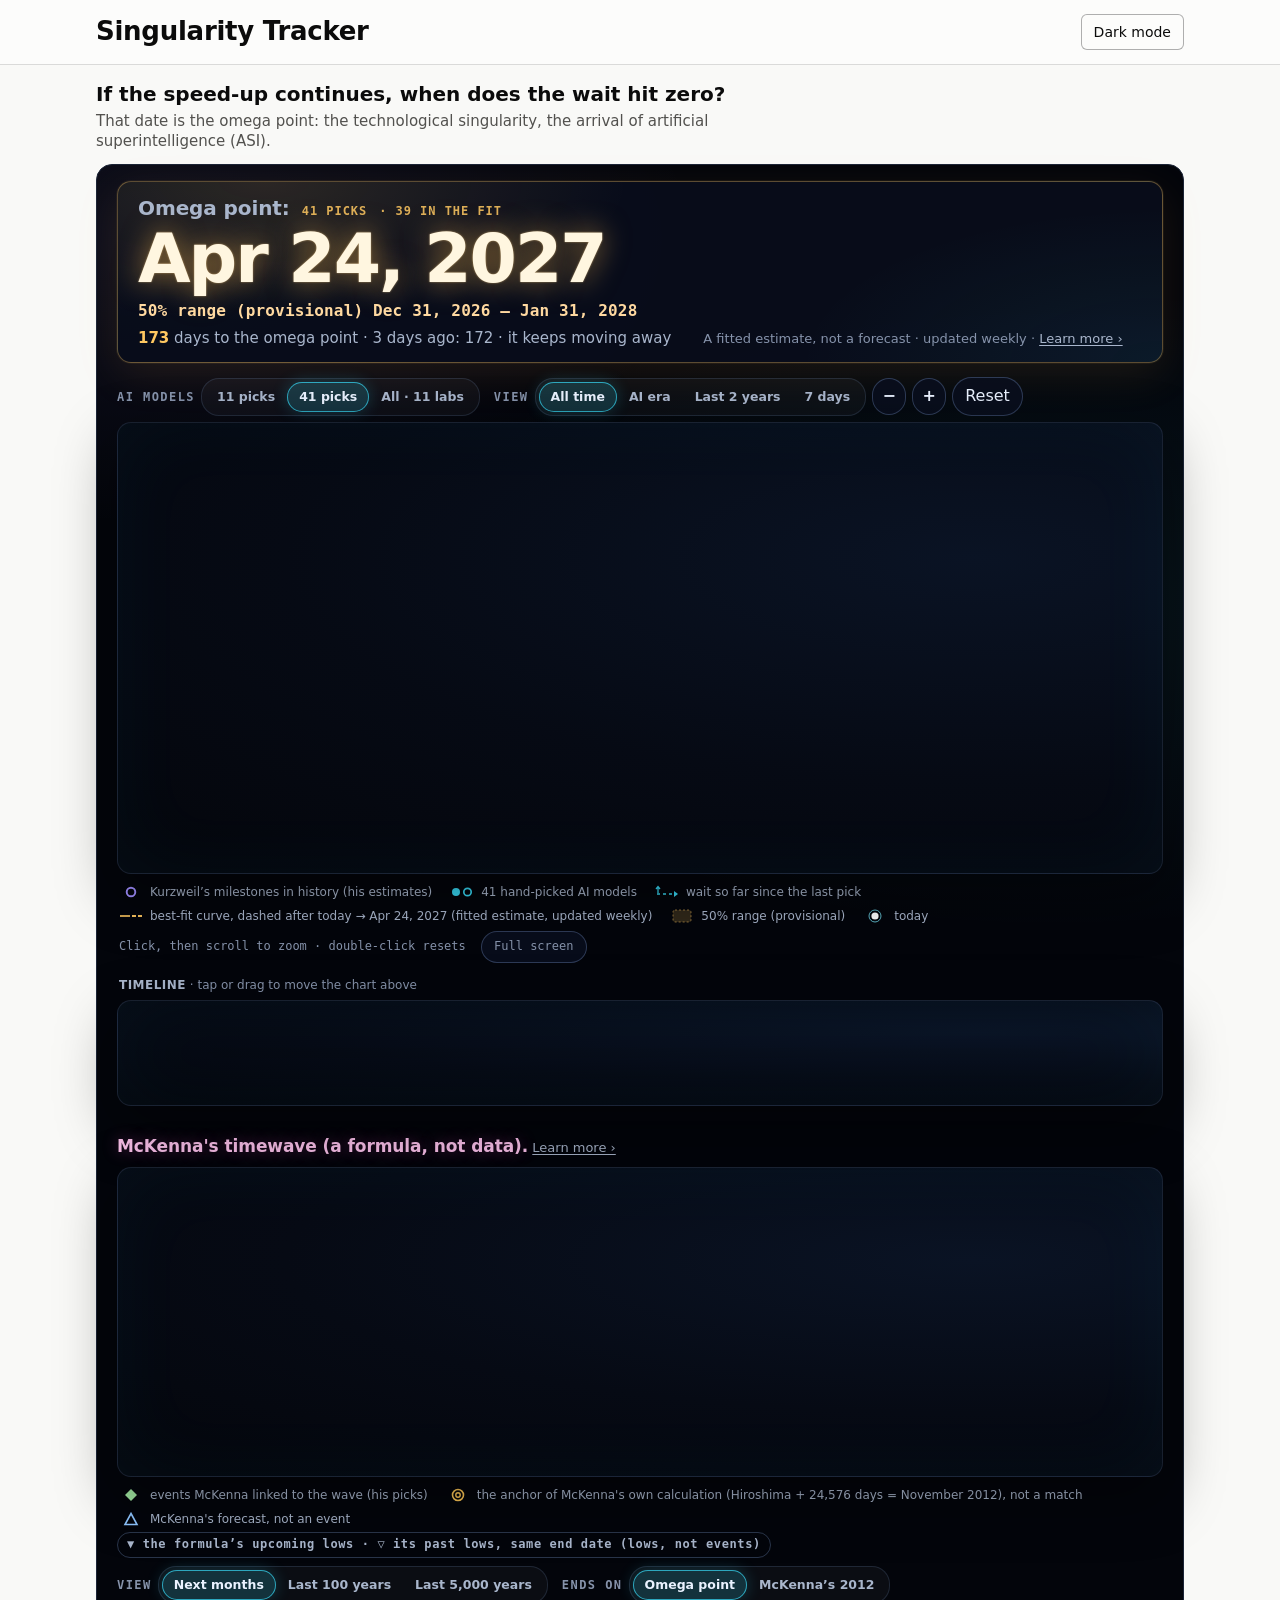
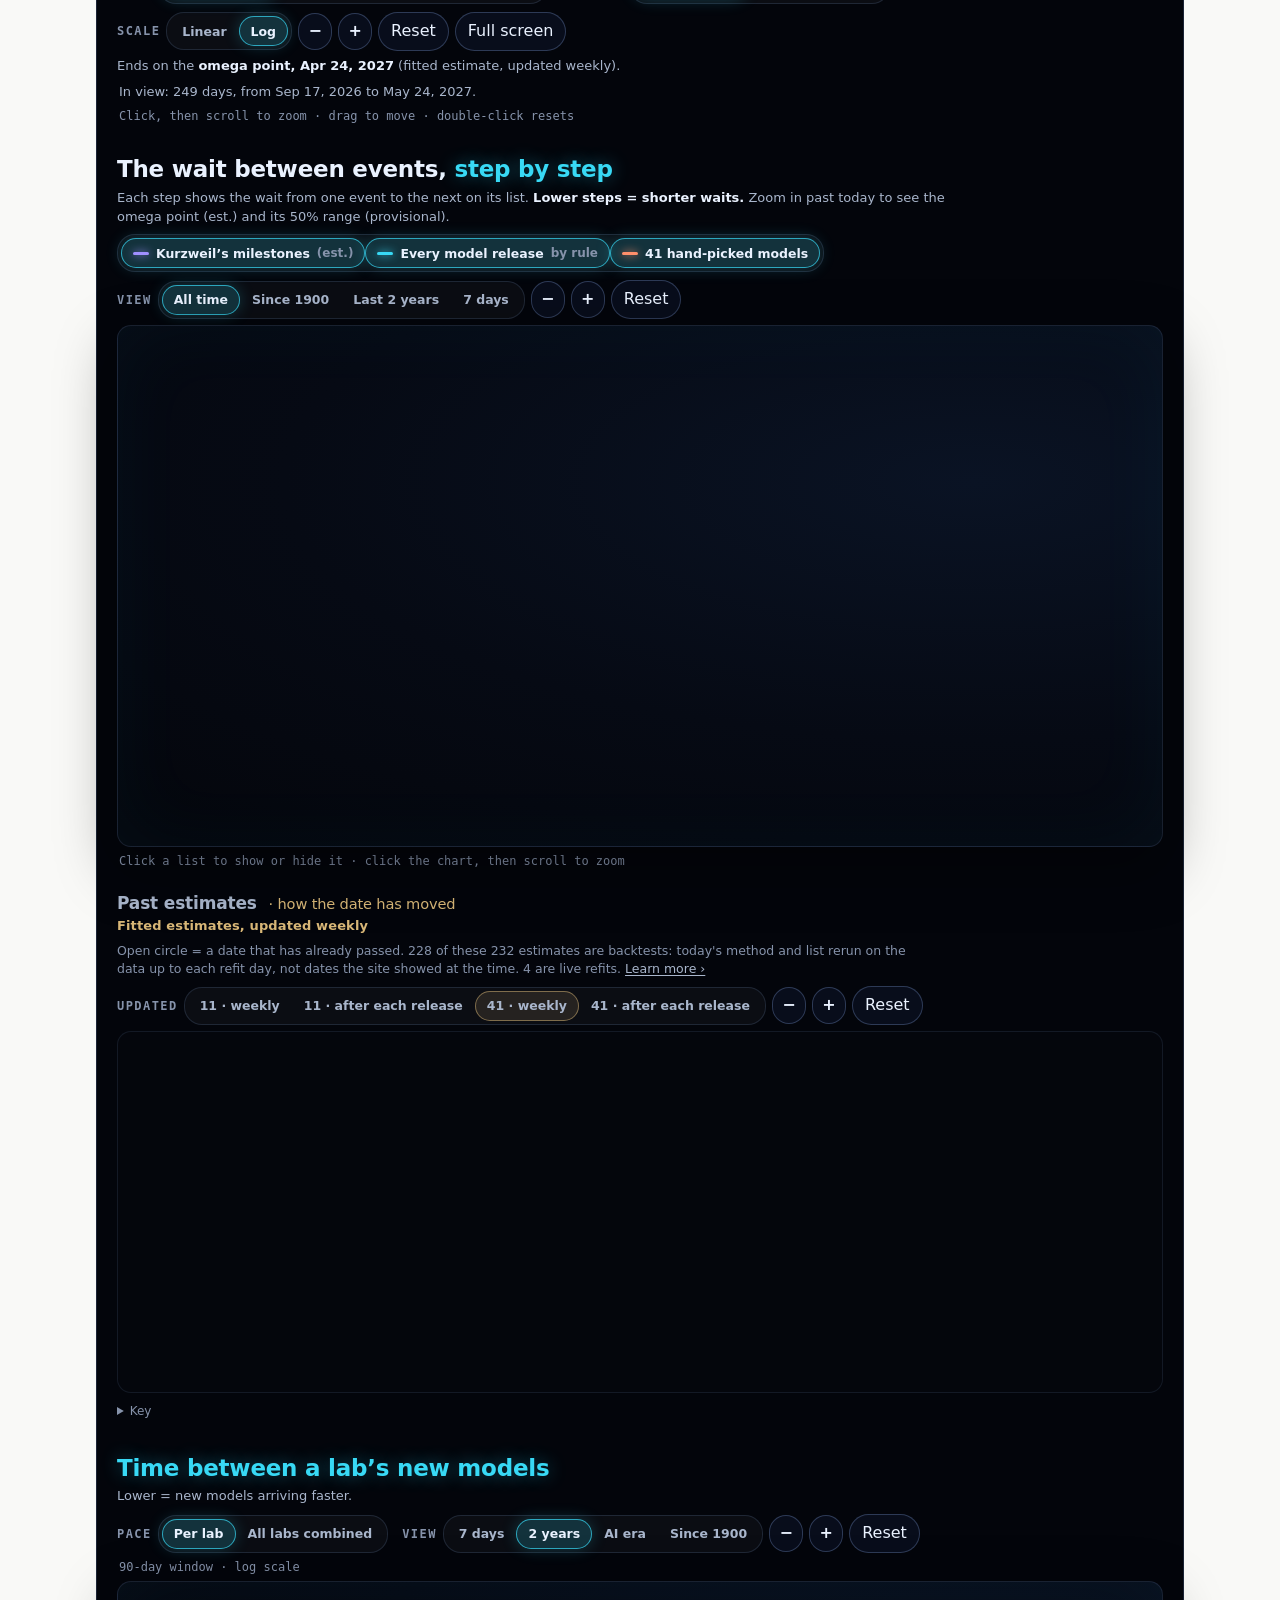
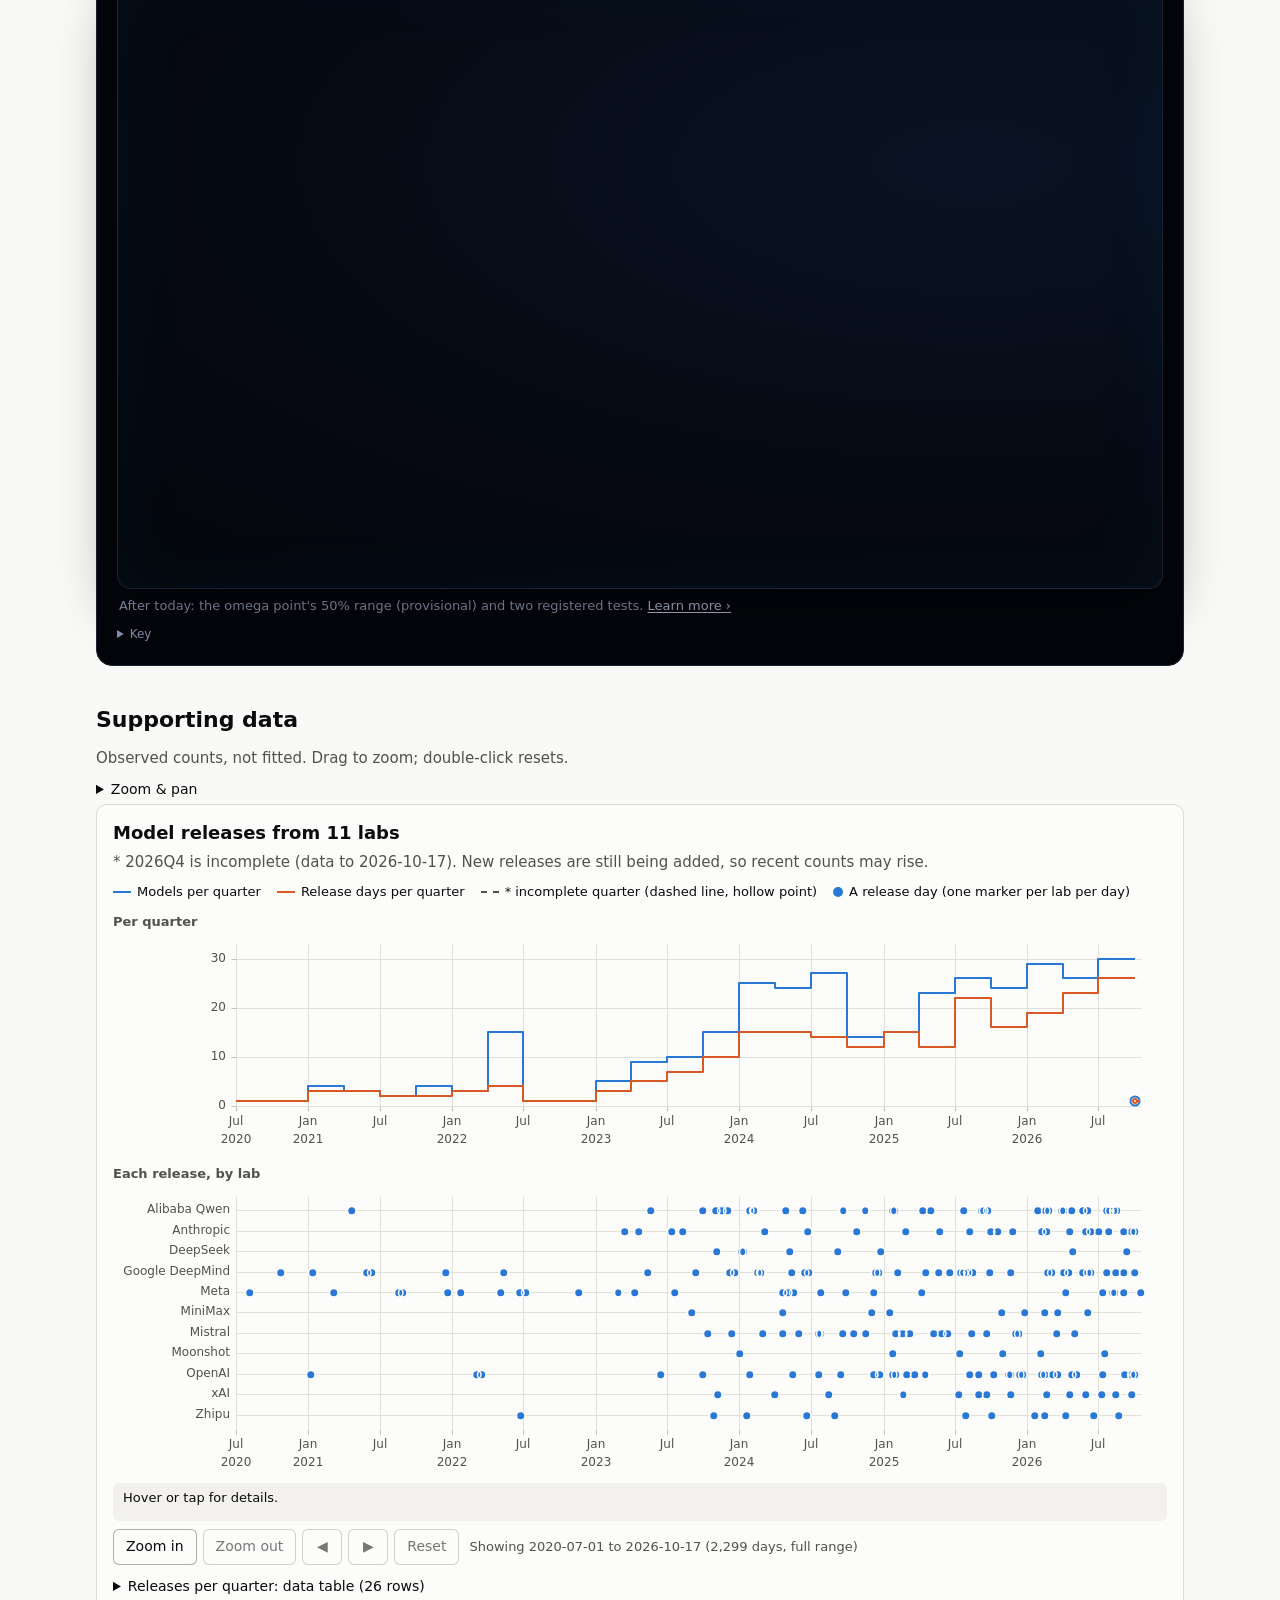
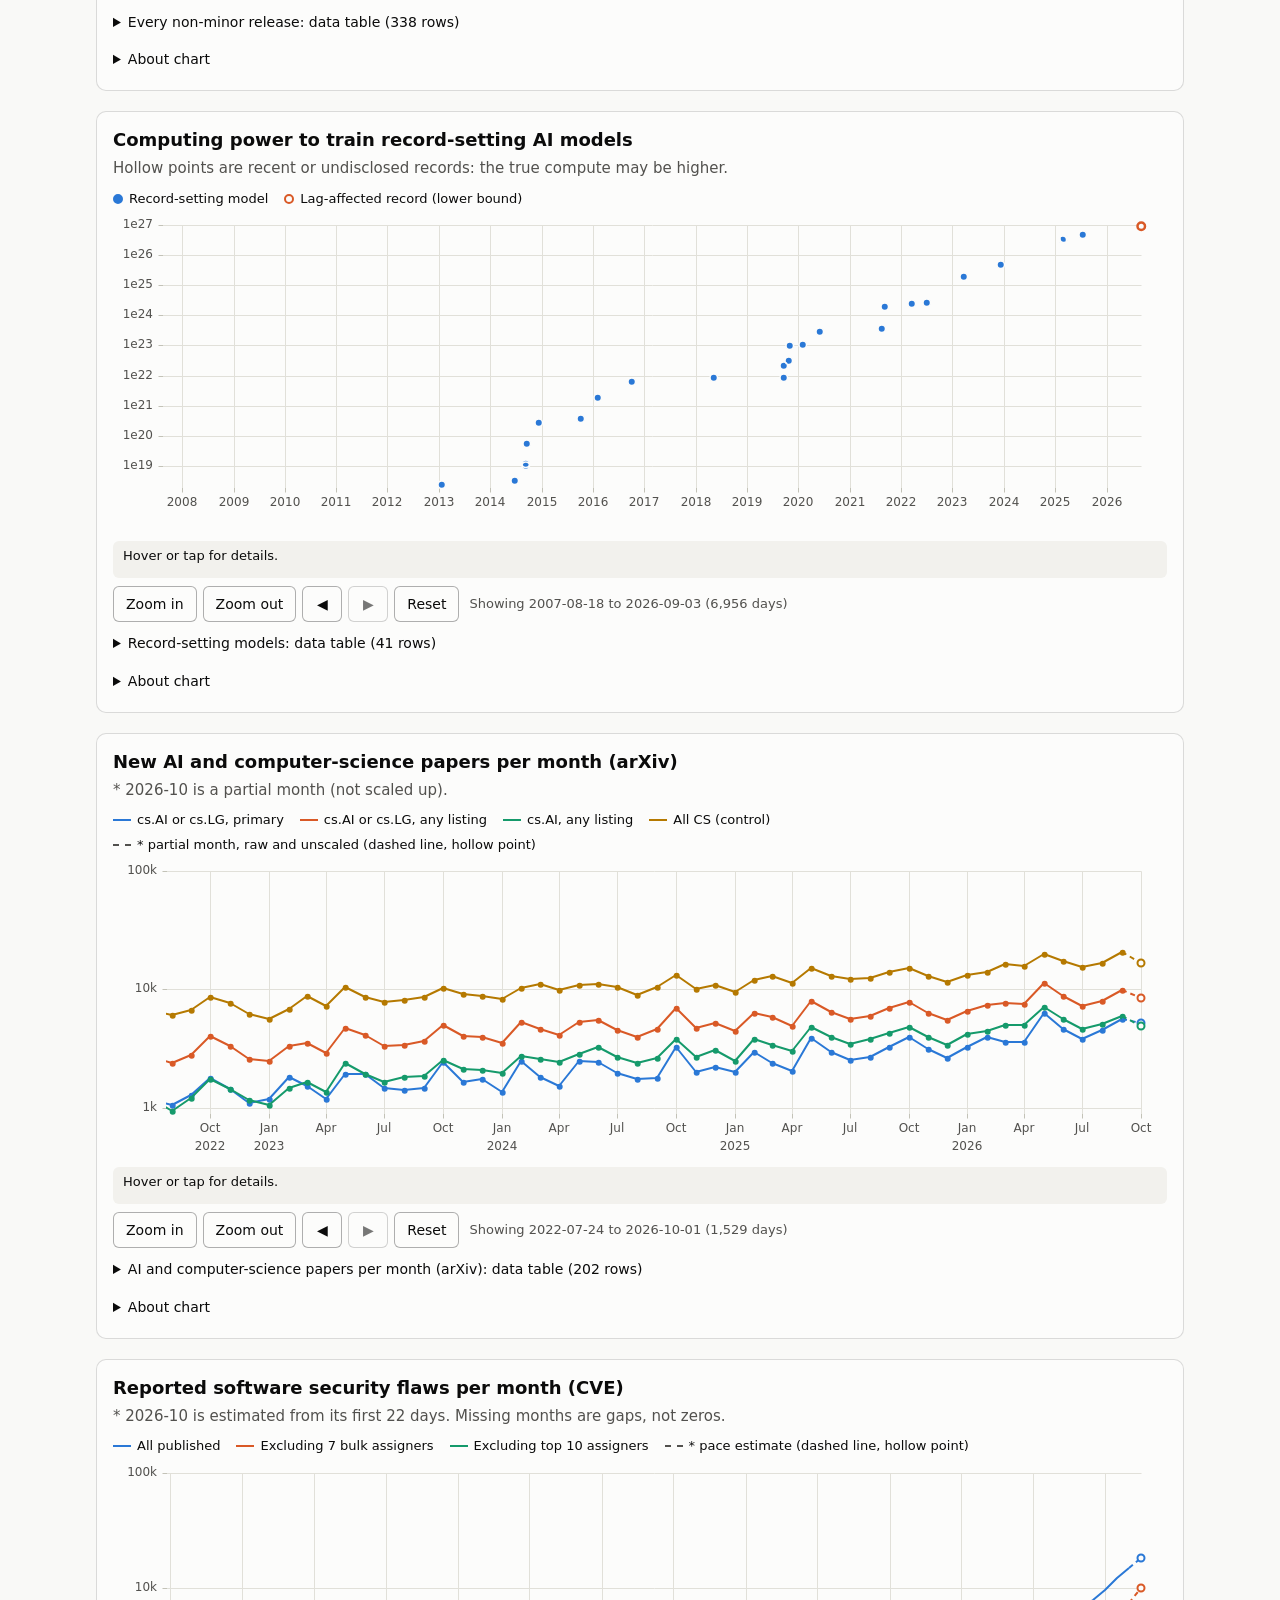
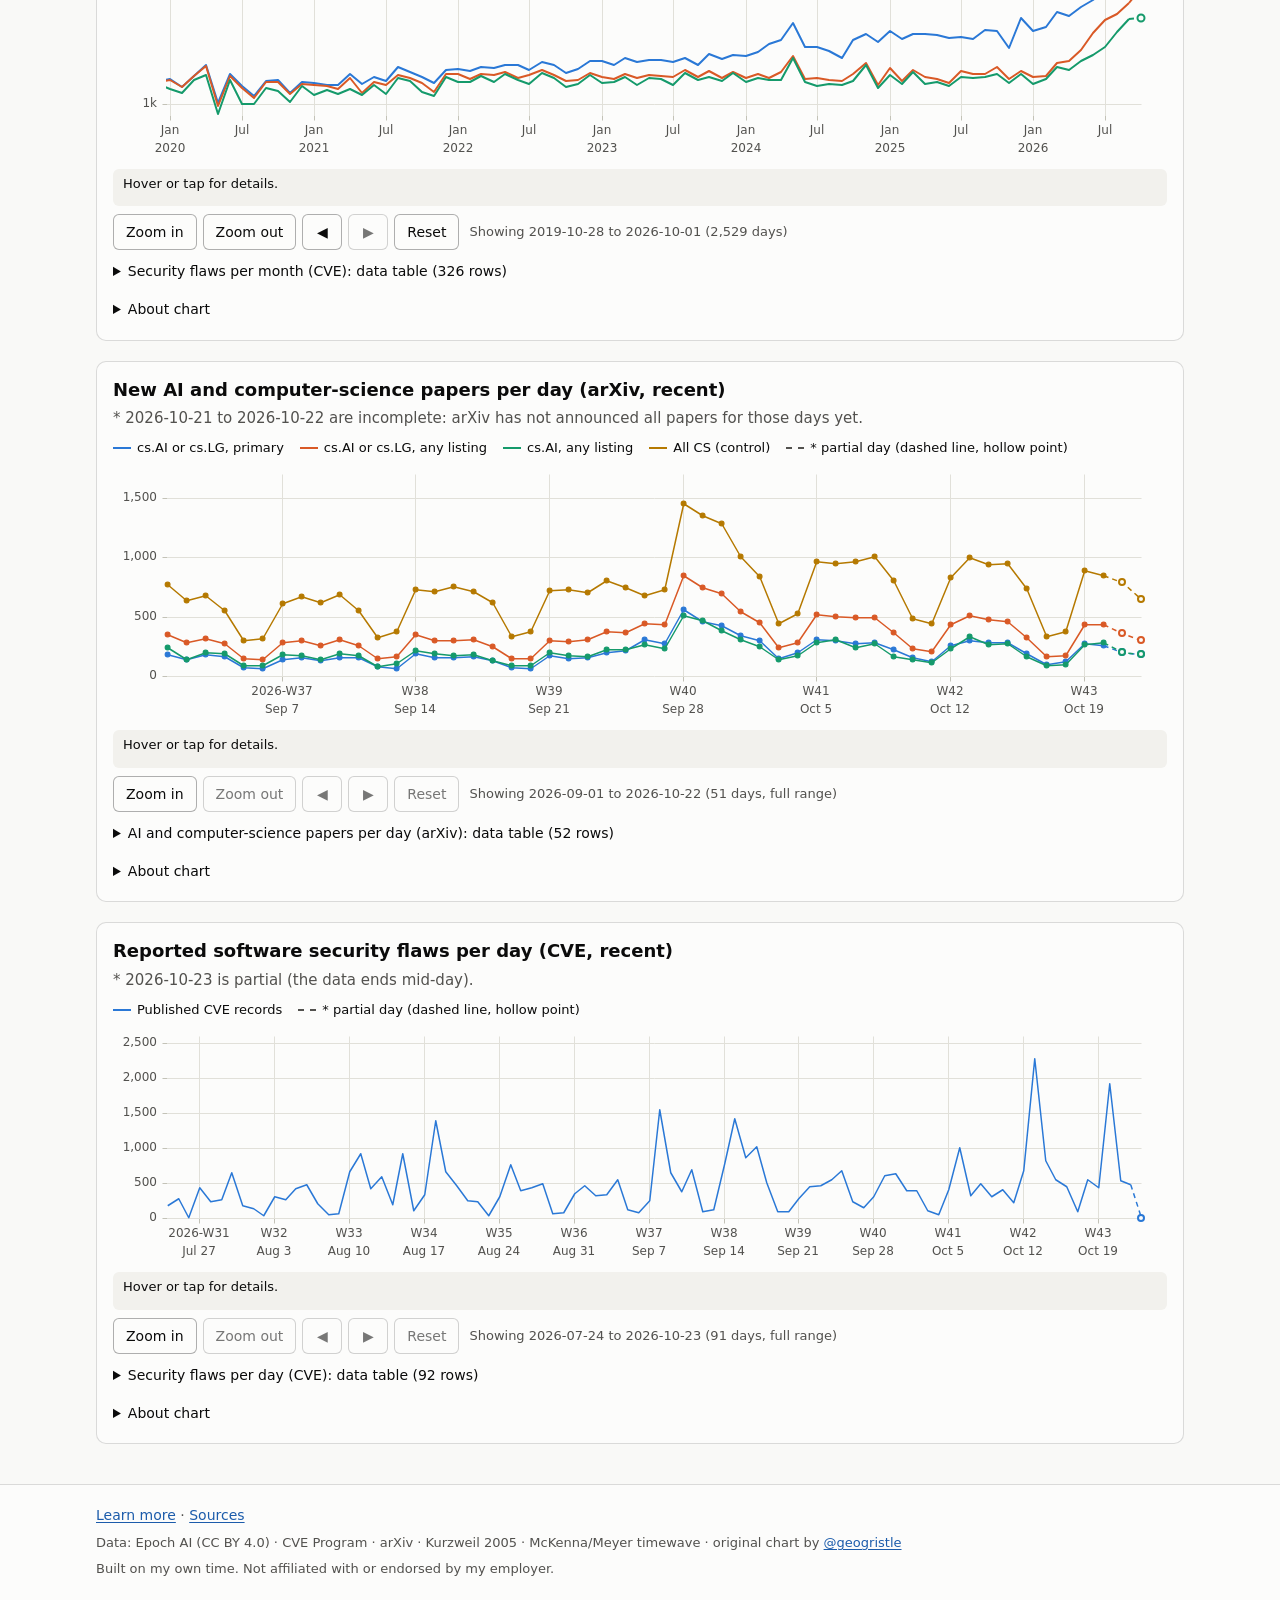
==== commit d2bf4bb8: "Publish site build from fabreu08/singularity-tracker@003ce041191ec6d449e5b9fe2a477984c3e45f58" ====
--- a/index.html
+++ b/index.html
@@ -193,7 +193,7 @@
     <section class="mc-panel mc-track" id="mc-track" aria-labelledby="mc-track-title">
       <h2 class="mc-sec mc-track-h" id="mc-track-title">Past estimates <span class="mc-track-k">&middot; how the date has moved</span></h2>
       <p class="mc-track-caption" id="mc-track-caption">Fitted estimates, updated weekly</p>
-      <p class="mc-lede mc-track-lede">Open circle = a date that has already passed. 228 of these 230 estimates are backtests: today&#x27;s method and list rerun on the data up to each refit day, not dates the site showed at the time. 2 are live refits. <a href="learn.html#omega">Learn more &rsaquo;</a></p>
+      <p class="mc-lede mc-track-lede">Open circle = a date that has already passed. 228 of these 232 estimates are backtests: today&#x27;s method and list rerun on the data up to each refit day, not dates the site showed at the time. 4 are live refits. <a href="learn.html#omega">Learn more &rsaquo;</a></p>
       <div class="mc-controls">
         <div class="mc-grp">
           <span class="mc-glabel">Updated</span>
@@ -346,6 +346,7 @@
   <div class="wrap">
     <p class="foot-links"><a href="learn.html">Learn more</a> &middot; <a href="learn.html#sources">Sources</a></p>
     <p class="foot-credit">Data: Epoch AI (CC BY 4.0) &middot; CVE Program &middot; arXiv &middot; Kurzweil 2005 &middot; McKenna/Meyer timewave &middot; original chart by <a href="https://x.com/geogristle/status/2105113398774211025">@geogristle</a></p>
+    <p class="foot-credit foot-own">Built on my own time. Not affiliated with or endorsed by my employer.</p>
   </div>
 </footer>
 <script src="main_chart.js"></script>
--- a/style.css
+++ b/style.css
@@ -607,6 +607,11 @@
    says where the wave ends) */
 @media (max-width: 700px) { #mc-mck:fullscreen .mc-mcap, #mc-mck.mc-fs .mc-mcap, #mc-mck:fullscreen .mc-manchor, #mc-mck.mc-fs .mc-manchor,
   #mc-mck:fullscreen .mc-hint, #mc-mck.mc-fs .mc-hint, #mc-mck:fullscreen #mc-mck-span, #mc-mck.mc-fs #mc-mck-span { display: none; } }
+/* the events legend has two entries (his picks; the anchor of his calculation, #31): tighter on a narrow full screen so the
+   plot keeps its height; both entries stay visible */
+@media (max-width: 700px) { #mc-mck:fullscreen, #mc-mck.mc-fs { padding: 8px 14px; }
+  #mc-mck:fullscreen #mc-legend-mck, #mc-mck.mc-fs #mc-legend-mck { font-size: 11px; line-height: 1.15;
+  gap: 1px 12px; margin-top: 3px; } #mc-mck:fullscreen #mc-legend-mck svg, #mc-mck.mc-fs #mc-legend-mck svg { height: 11px; } }
 .mc-capline { margin: 6px 2px 0; font-size: 13px; line-height: 1.4; color: var(--mc-ink2); }
 .mc-deepcap { margin: 0 2px 6px; font-size: 12px; color: var(--mc-ink3); line-height: 1.4; }
 .mc-deepcap b { color: var(--mc-ink2); font-weight: 650; letter-spacing: 0.04em; text-transform: uppercase; font-size: 12px; }
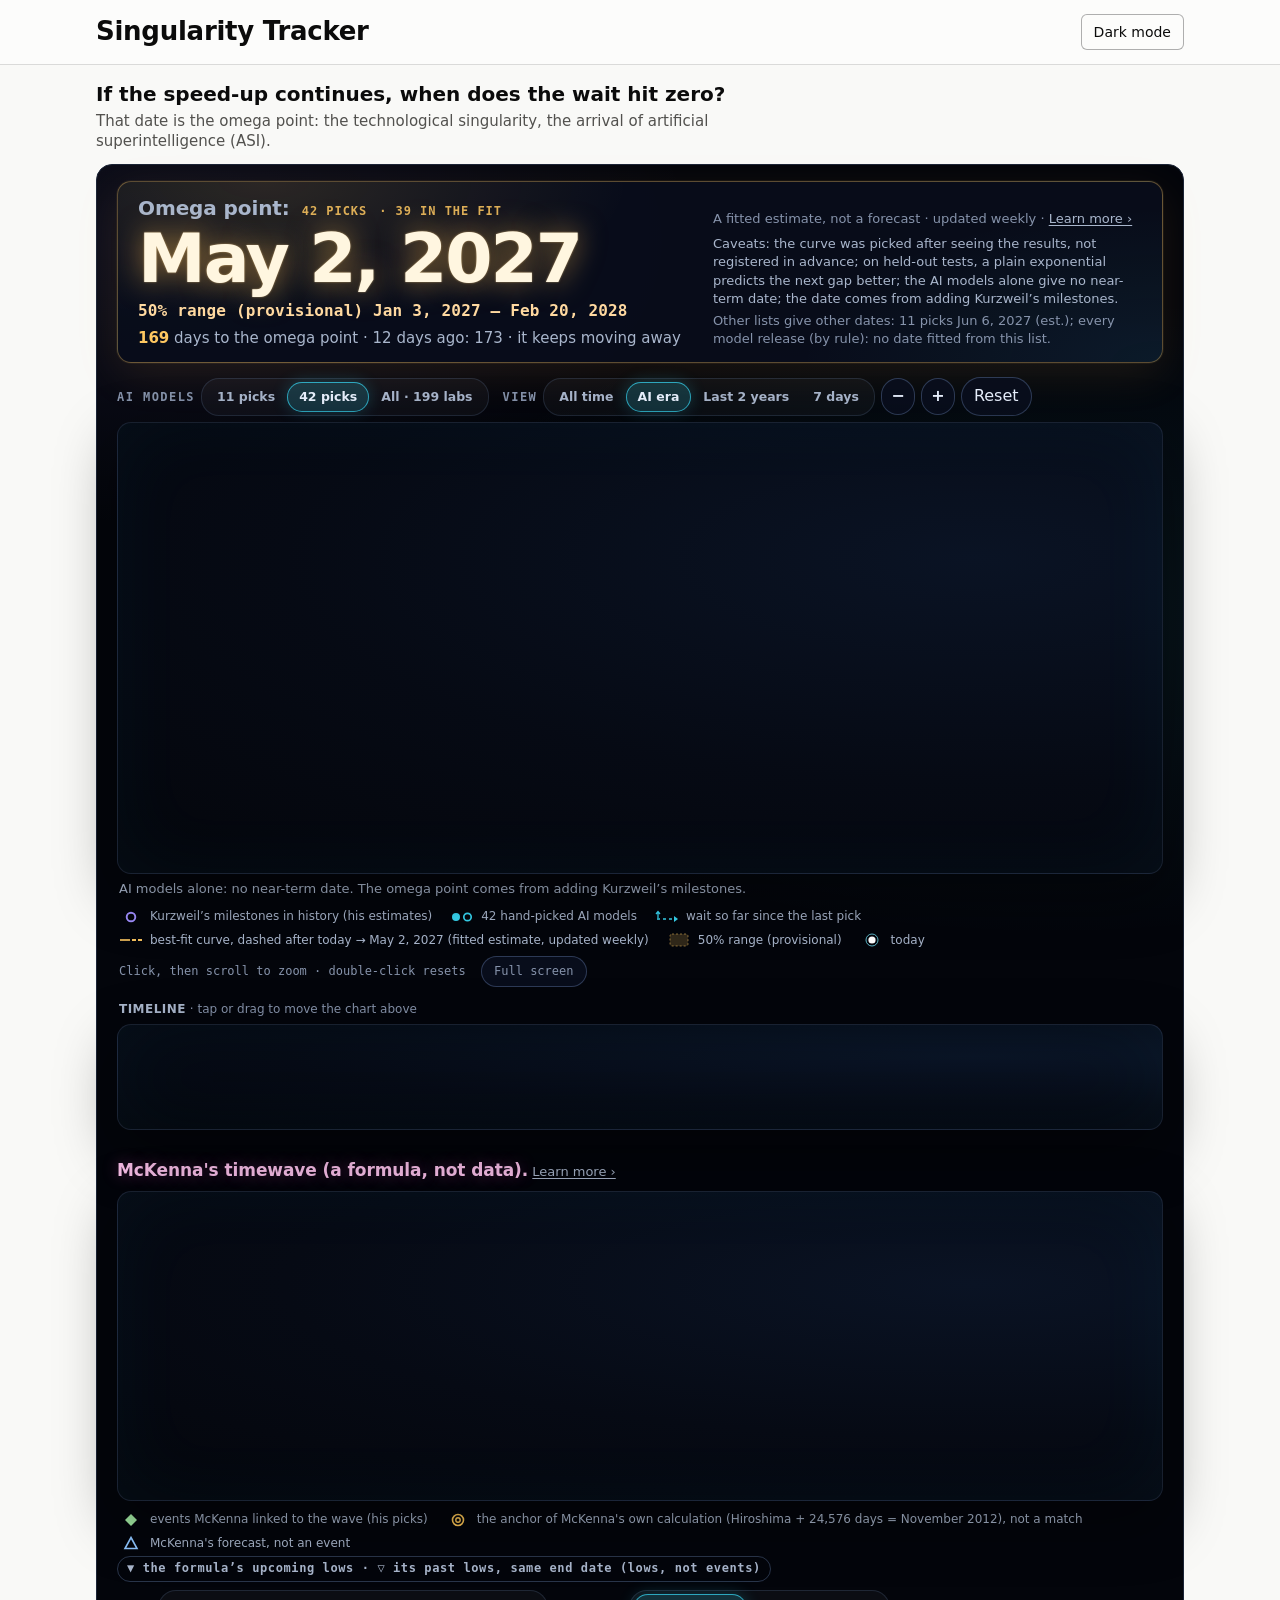
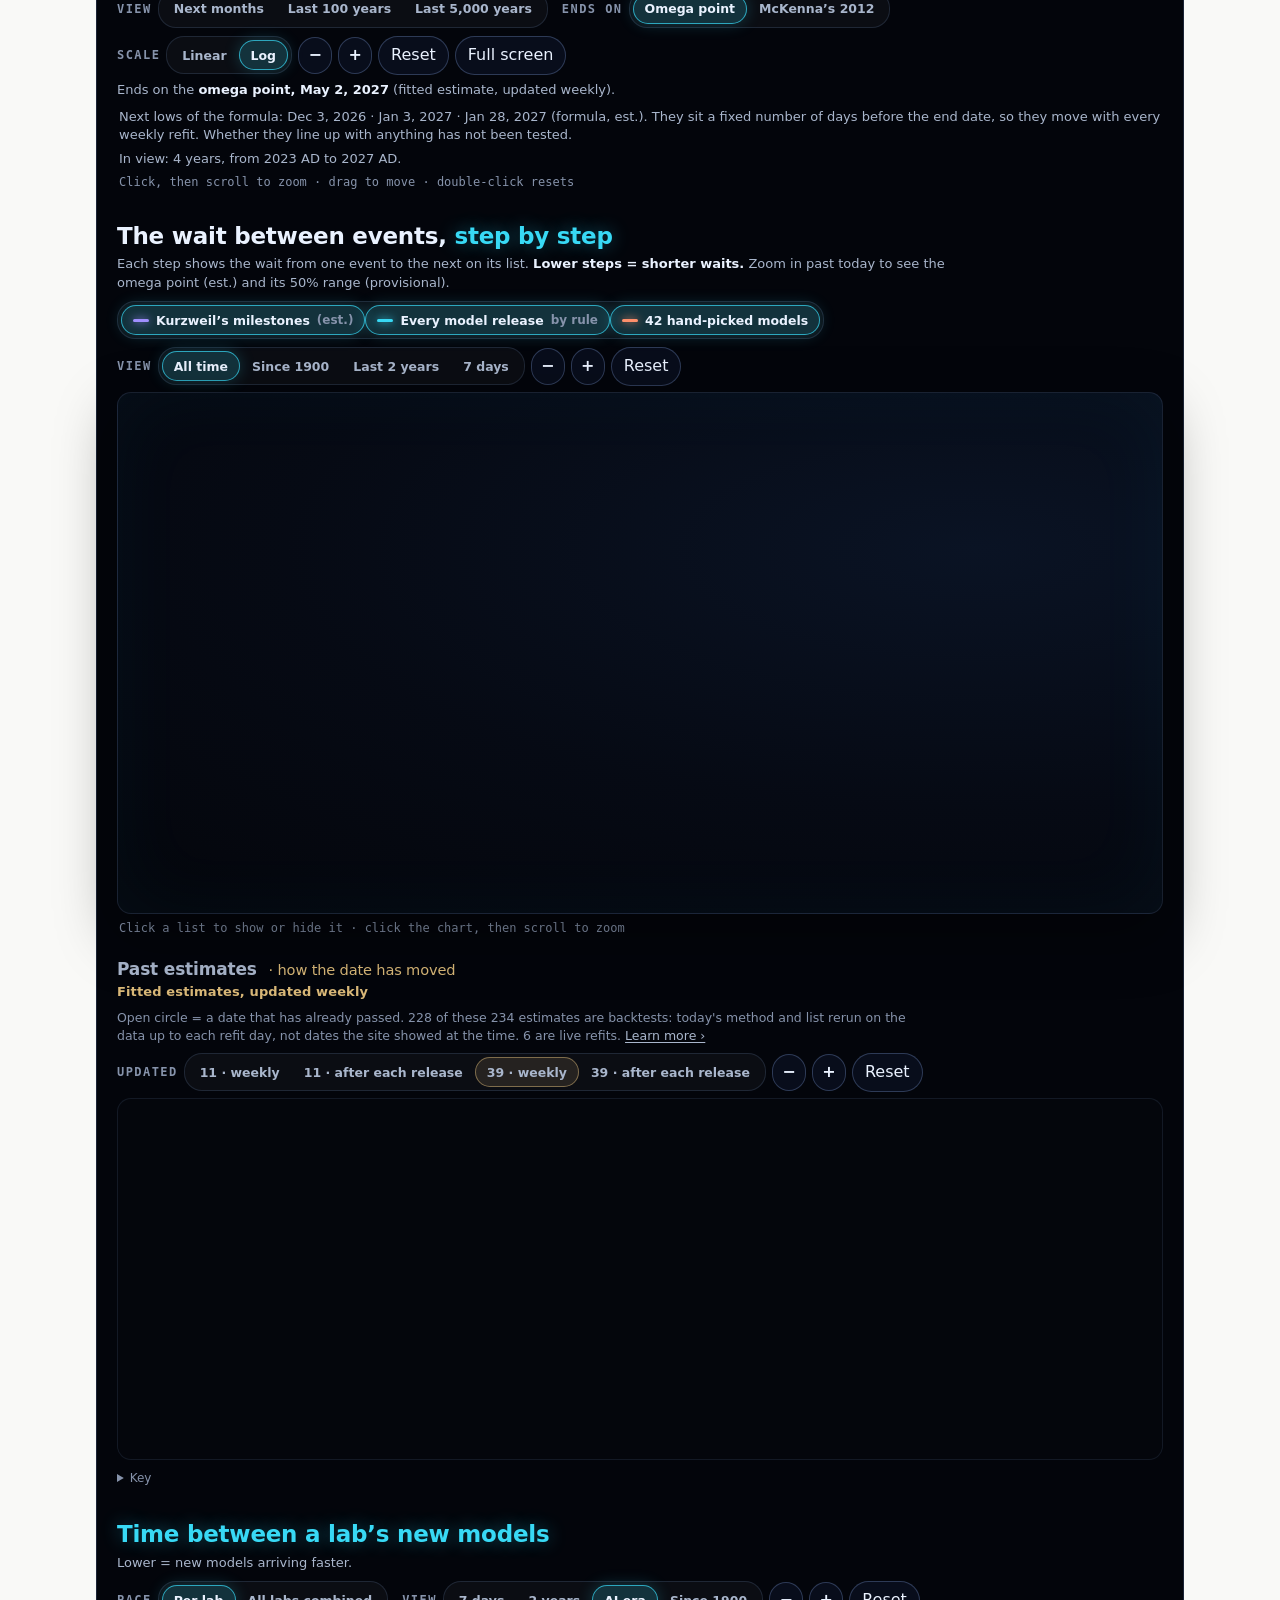
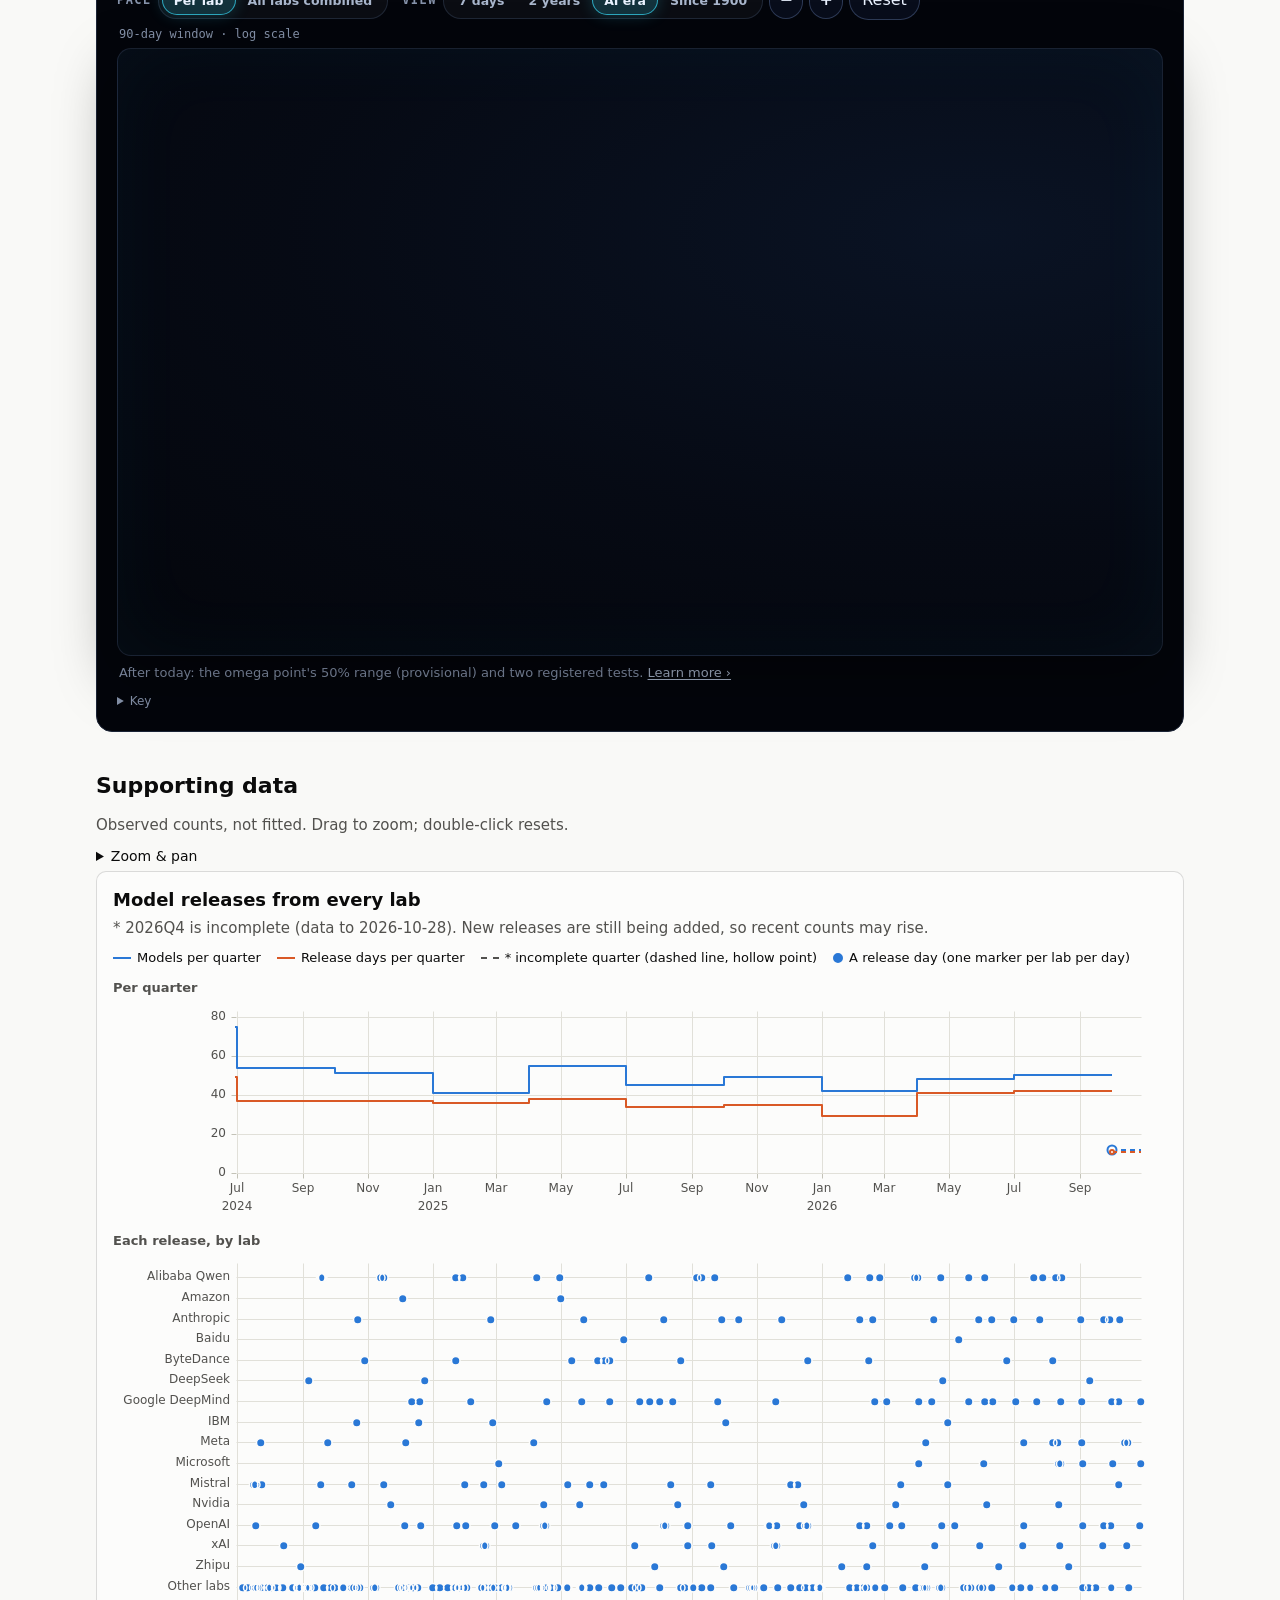
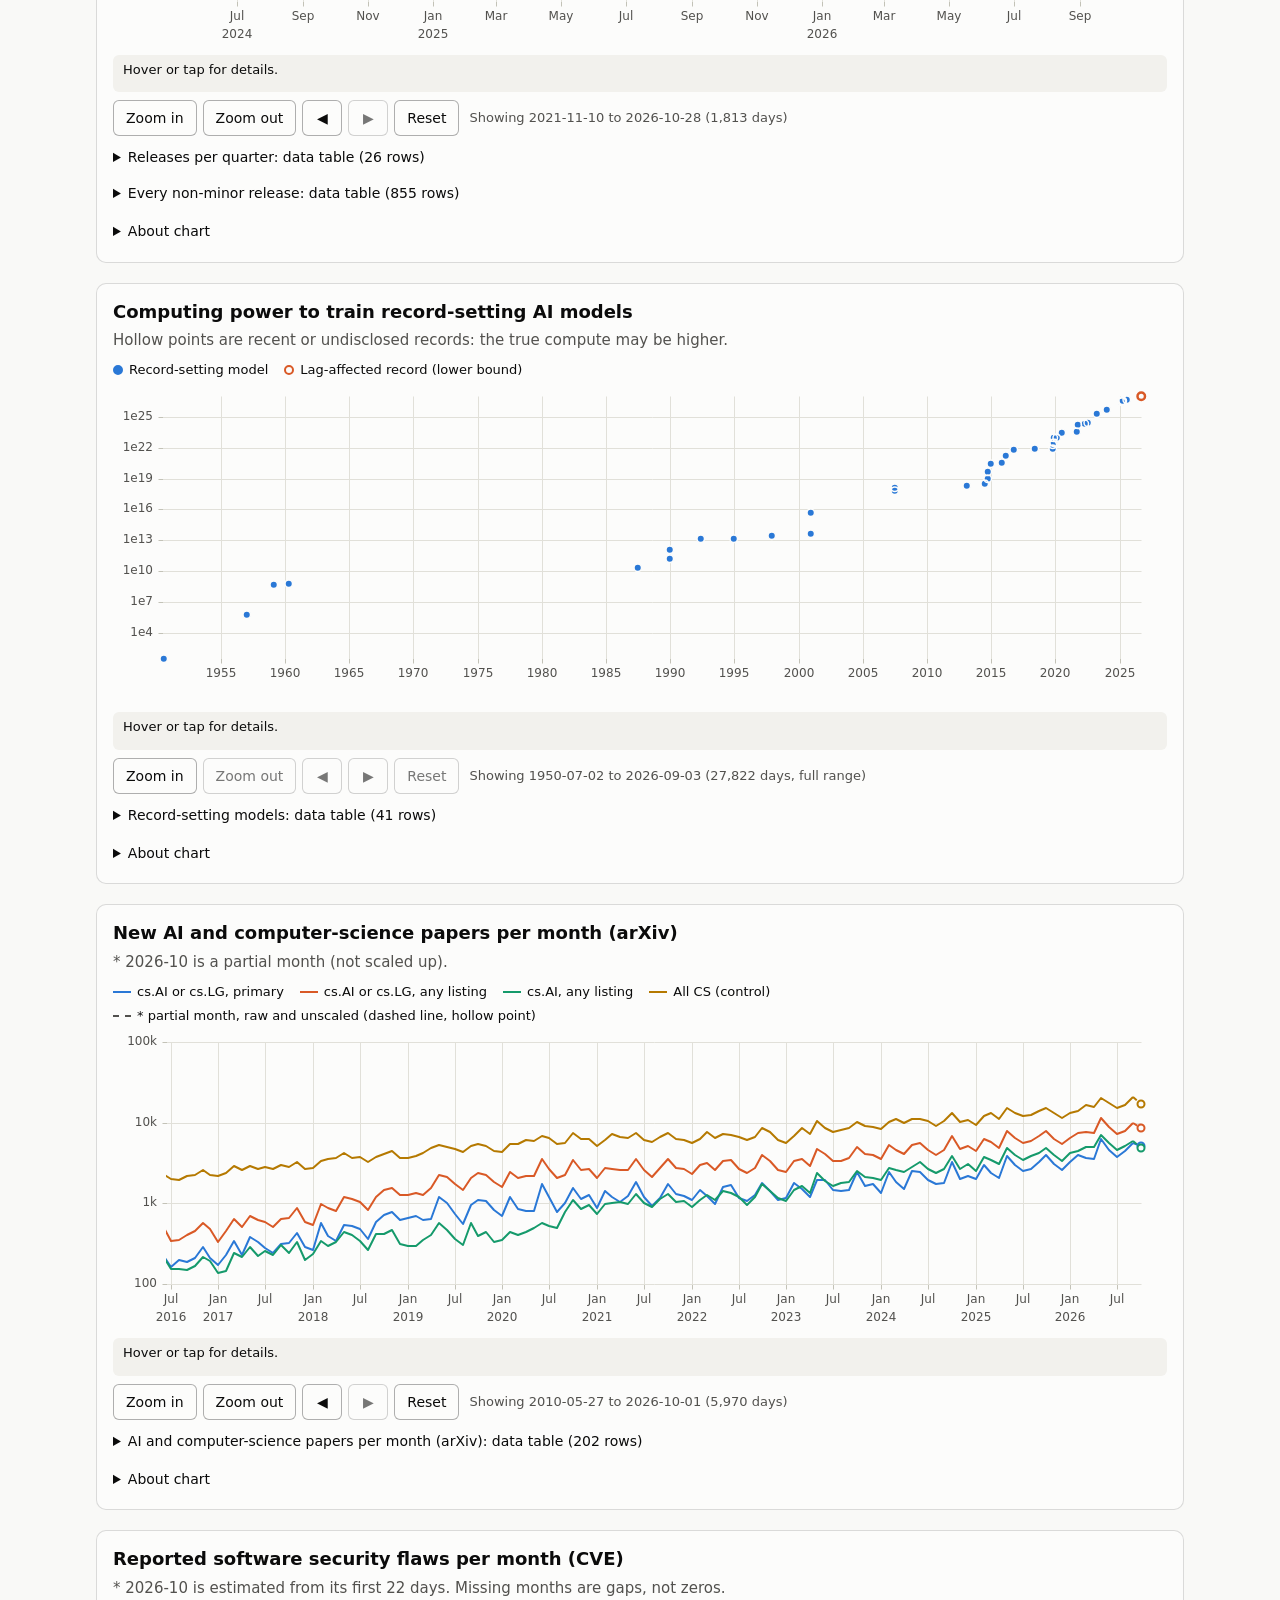
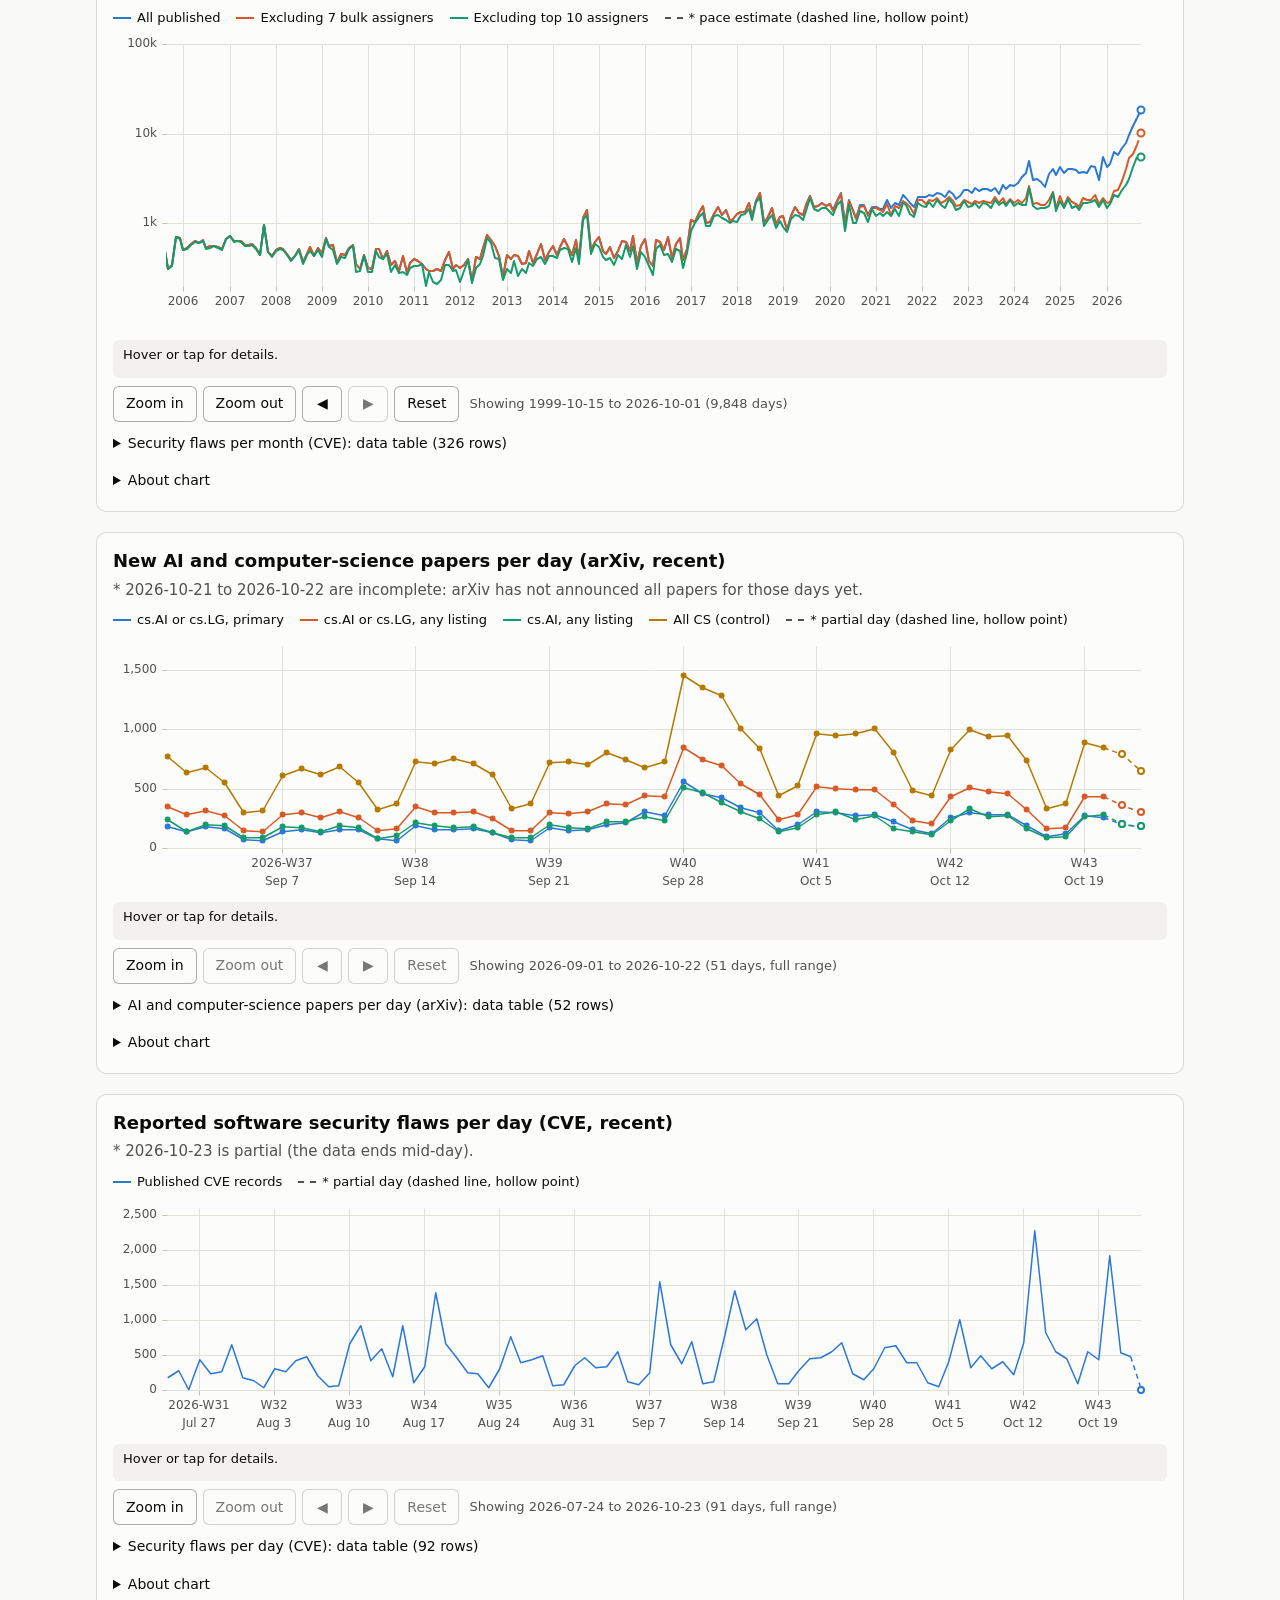
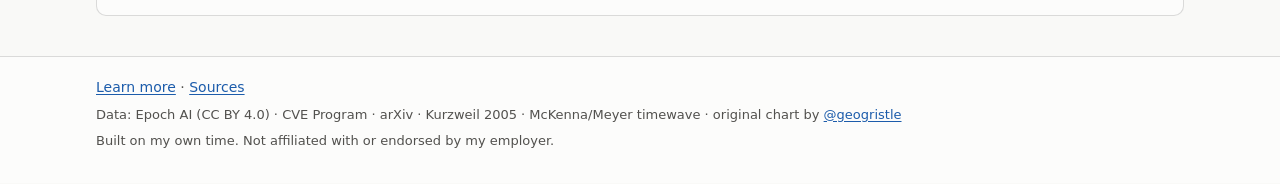
==== commit 2b94fc1f: "Publish site build from fabreu08/singularity-tracker@70b65b47cd58b76d537a5791085178ea69b01d8b" ====
--- a/index.html
+++ b/index.html
@@ -5,11 +5,11 @@
 <meta name="viewport" content="width=device-width, initial-scale=1">
 <link rel="icon" href="data:,">
 <title>Singularity Tracker</title>
-<meta name="description" content="Charts the wait between Kurzweil’s milestones and AI model releases, and the omega point (the arrival of ASI) as a weekly fitted estimate, not a forecast, with its 50% range and track record.">
+<meta name="description" content="Does the shrinking wait between big leaps really reach zero? A test on AI-progress data, with the omega point (the arrival of ASI) as a weekly fitted estimate, not a forecast.">
 <meta name="color-scheme" content="light dark">
 <meta property="og:type" content="website">
 <meta property="og:title" content="Singularity Tracker">
-<meta property="og:description" content="Charts the wait between Kurzweil’s milestones and AI model releases, and the omega point (the arrival of ASI) as a weekly fitted estimate, not a forecast, with its 50% range and track record.">
+<meta property="og:description" content="Does the shrinking wait between big leaps really reach zero? A test on AI-progress data, with the omega point (the arrival of ASI) as a weekly fitted estimate, not a forecast.">
 <meta property="og:image" content="https://singularity.joseqc.com/share.png">
 <meta property="og:image:type" content="image/png">
 <meta property="og:image:width" content="1200">
@@ -60,6 +60,10 @@
       <div class="mc-omega-side">
         <p class="mc-omega-slide" id="mc-omega-slide"></p>
         <p class="mc-omega-fine">A fitted estimate, not a forecast · updated weekly &middot; <a href="learn.html#omega">Learn more &rsaquo;</a></p>
+        <details class="mc-omega-more" id="mc-omega-more" data-awaiting-skeptic="true"><summary>Caveats; other lists give other dates</summary>
+          <p class="mc-omega-cav" id="mc-omega-cav">Caveats: the curve was picked after seeing the results, not registered in advance; on held-out tests, a plain exponential predicts the next gap better; the AI models alone give no near-term date; the date comes from adding Kurzweil’s milestones.</p>
+          <p class="mc-omega-other" id="mc-omega-other" hidden></p>
+        </details>
       </div>
       <noscript><p class="mc-omega-ns">The date needs JavaScript. It is in <code>data/main_chart.json</code>.</p></noscript>
     </section>
@@ -141,8 +145,8 @@
         <div class="mc-grp">
           <span class="mc-glabel">Scale</span>
           <div class="mc-seg" role="group" aria-label="Timewave scale" id="mc-scale">
-            <button type="button" data-scale="lin" aria-pressed="true">Linear</button>
-            <button type="button" data-scale="log" aria-pressed="false">Log</button>
+            <button type="button" data-scale="lin" aria-pressed="false">Linear</button>
+            <button type="button" data-scale="log" aria-pressed="true">Log</button>
           </div>
           <span class="mc-zgrp">
             <button type="button" class="mc-pill mc-sq" id="mc-mck-out" aria-label="Zoom out the timewave panel">&minus;</button>
@@ -153,6 +157,7 @@
         </div>
       </div>
       <p class="mc-lede mc-manchor" id="mc-mck-anchor" aria-live="polite" data-awaiting-skeptic="true"></p>
+      <p class="mc-capline" id="mc-mck-lows" data-awaiting-skeptic="true" hidden></p>
       <p class="mc-capline" id="mc-mck-span" hidden></p>
       <p class="mc-hint"><span class="mc-lg">Click, then scroll to zoom &middot; drag to move &middot; double-click resets</span><span class="mc-sm">Pinch to zoom &middot; drag sideways to move &middot; double-tap resets</span></p>
     </section>
@@ -193,11 +198,11 @@
     <section class="mc-panel mc-track" id="mc-track" aria-labelledby="mc-track-title">
       <h2 class="mc-sec mc-track-h" id="mc-track-title">Past estimates <span class="mc-track-k">&middot; how the date has moved</span></h2>
       <p class="mc-track-caption" id="mc-track-caption">Fitted estimates, updated weekly</p>
-      <p class="mc-lede mc-track-lede">Open circle = a date that has already passed. 228 of these 232 estimates are backtests: today&#x27;s method and list rerun on the data up to each refit day, not dates the site showed at the time. 4 are live refits. <a href="learn.html#omega">Learn more &rsaquo;</a></p>
+      <p class="mc-lede mc-track-lede">Open circle = a date that has already passed. 228 of these 234 estimates are backtests: today&#x27;s method and list rerun on the data up to each refit day, not dates the site showed at the time. 6 are live refits. <a href="learn.html#omega">Learn more &rsaquo;</a></p>
       <div class="mc-controls">
         <div class="mc-grp">
           <span class="mc-glabel">Updated</span>
-          <div class="mc-seg" role="group" aria-label="Which list and refit method" id="mc-track-group"><button type="button" data-list="v1" data-method="calendar" aria-pressed="true"><span class="mc-lg">11 &middot; weekly</span><span class="mc-sm">11 &middot; weekly</span></button><button type="button" data-list="v1" data-method="release_cut" aria-pressed="false"><span class="mc-lg">11 &middot; after each release</span><span class="mc-sm">11 &middot; per release</span></button><button type="button" data-list="v3" data-method="calendar" aria-pressed="false"><span class="mc-lg">41 &middot; weekly</span><span class="mc-sm">41 &middot; weekly</span></button><button type="button" data-list="v3" data-method="release_cut" aria-pressed="false"><span class="mc-lg">41 &middot; after each release</span><span class="mc-sm">41 &middot; per release</span></button></div>
+          <div class="mc-seg" role="group" aria-label="Which list and refit method" id="mc-track-group"><button type="button" data-list="v1" data-method="calendar" aria-pressed="true"><span class="mc-lg">11 &middot; weekly</span><span class="mc-sm">11 &middot; weekly</span></button><button type="button" data-list="v1" data-method="release_cut" aria-pressed="false"><span class="mc-lg">11 &middot; after each release</span><span class="mc-sm">11 &middot; per release</span></button><button type="button" data-list="v3" data-method="calendar" aria-pressed="false"><span class="mc-lg">39 &middot; weekly</span><span class="mc-sm">39 &middot; weekly</span></button><button type="button" data-list="v3" data-method="release_cut" aria-pressed="false"><span class="mc-lg">39 &middot; after each release</span><span class="mc-sm">39 &middot; per release</span></button></div>
           <button type="button" class="mc-pill mc-sq" id="mc-track-out" aria-label="Zoom out the track record">&minus;</button>
           <button type="button" class="mc-pill mc-sq" id="mc-track-in" aria-label="Zoom in the track record">+</button>
           <button type="button" class="mc-pill" id="mc-track-reset">Reset</button>
@@ -242,7 +247,7 @@
       </div>
       <p class="mc-axisnote" id="mc-cal-axisnote"></p>
       <div class="mc-box" id="mc-box-cal">
-        <canvas id="mc-cv-cal" tabindex="0" role="img" aria-label="Calendar view: the wait between new AI models from 11 labs, averaged over 90 days, with placeholder names on the biggest drops, lab entries under the axis, today pulsing on the time axis, and after today only the two registered CVE test windows."></canvas>
+        <canvas id="mc-cv-cal" tabindex="0" role="img" aria-label="Calendar view: the wait between one lab’s new AI models, per active lab, over a 90-day window, with placeholder names on the biggest drops, lab entries under the axis, today pulsing on the time axis, and after today the two registered CVE test windows and the omega band: the latest refit&#x27;s calibrated 50% range (provisional, in-sample), a fitted estimate, with a ghost trail of earlier refits under the chart showing where the date pointed at each update: it keeps moving later."></canvas>
         <canvas class="mc-dyn" id="mc-cv-cal-dyn" aria-hidden="true"></canvas>
         <div class="mc-tip" hidden></div><div class="mc-toast" aria-hidden="true"></div>
       </div>
@@ -268,16 +273,18 @@
     <noscript><p class="pending">The charts need JavaScript. The data are in <code>data/</code>.</p></noscript>
 
     <article class="panel" id="panel-releases" aria-labelledby="h-releases">
-      <h3 id="h-releases">Model releases from 11 labs</h3>
-
-      <p class="note caveat">* 2026Q4 is incomplete (data to 2026-10-17). New releases are still being added, so recent counts may rise.</p>
+      <h3 id="h-releases">Model releases from every lab</h3>
+
+      <p class="note caveat">* 2026Q4 is incomplete (data to 2026-10-28). New releases are still being added, so recent counts may rise.</p>
       <div class="chart-mount" data-chart="releases"></div>
       <details class="panel-about">
         <summary>About chart</summary>
 <p class="verdict"><span class="verdict-k">Verdict</span> <a class="rung" href="learn.html#status" title="Rung U, Undetermined. See Series status." aria-label="Rung U, Undetermined. See Series status.">U</a> <span class="verdict-series">11-lab release rate (rule-defined):</span> <span class="verdict-label">Q1-Q3 2026 up 12% on 2024 by models, 55% by release days; whether this is acceleration depends on the counting rule, and 2026 is a lower bound.</span> <span class="verdict-power">(finite date not detectable by this test)</span></p>
-        <p class="panel-sub">Non-minor releases from the fixed list of 11 labs (Epoch AI data, rule-defined; fine-tunes,
-        dated snapshots and previews are minor and excluded). Top: counts per quarter, by models and by release days
-        (same-day releases from one lab merged). Bottom: every release, one row per lab. Tables:
+        <p class="panel-sub">Non-minor releases from every lab in Epoch&rsquo;s catalogue (Epoch AI data, rule-defined;
+        fine-tunes, dated snapshots and previews are minor and excluded). Epoch covers more labs in recent years, so
+        part of any rise is wider coverage. Top: counts per quarter, by models and by release days (same-day releases
+        from one lab merged). Bottom: every release, one row per lab for the labs with the most releases, the rest in
+        one row. Tables:
         <a href="learn.html#tables">Learn more &rsaquo;</a></p>
       </details>
     </article>
--- a/style.css
+++ b/style.css
@@ -517,6 +517,13 @@
 .mc-omega-fine a { color: var(--mc-ink2); white-space: nowrap; }
 /* inline text links: a taller tap area on phones without moving the text */
 .mc p a, .foot-links a, .foot-credit a { padding-block: 10px; }
+/* the card's caveats and the other lists' dates (#80, #83, #31 items 1 and 3): open under the card's fine print on wide
+   screens (main_chart.js opens the fold; its summary is hidden there); a fold on phones, where the first screen has no room */
+.mc-omega-more { margin: 6px 0 0; }
+.mc-omega-more > summary { display: none; }
+.mc-omega-cav, .mc-omega-other { margin: 0; font-size: 13px; line-height: 1.4; color: var(--mc-ink2); max-width: 40em; }
+.mc-omega-other { margin-top: 4px; color: var(--mc-ink3); }
+.mc-omega-other[hidden] { display: none; }
 .mc-omega-ns { margin: 8px 0 0; font-size: 12.5px; color: var(--mc-ink2); grid-column: 1 / -1; }
 .mc-omega-pending { display: block; }
 .mc-omega-pending .mc-track-pending { margin: 8px 0 0; }
@@ -606,7 +613,8 @@
 /* full screen on a narrow screen is for the chart: the title and the note under it give way (the chart's own label
    says where the wave ends) */
 @media (max-width: 700px) { #mc-mck:fullscreen .mc-mcap, #mc-mck.mc-fs .mc-mcap, #mc-mck:fullscreen .mc-manchor, #mc-mck.mc-fs .mc-manchor,
-  #mc-mck:fullscreen .mc-hint, #mc-mck.mc-fs .mc-hint, #mc-mck:fullscreen #mc-mck-span, #mc-mck.mc-fs #mc-mck-span { display: none; } }
+  #mc-mck:fullscreen .mc-hint, #mc-mck.mc-fs .mc-hint, #mc-mck:fullscreen #mc-mck-span, #mc-mck.mc-fs #mc-mck-span,
+  #mc-mck:fullscreen #mc-mck-lows, #mc-mck.mc-fs #mc-mck-lows { display: none; } }
 /* the events legend has two entries (his picks; the anchor of his calculation, #31): tighter on a narrow full screen so the
    plot keeps its height; both entries stay visible */
 @media (max-width: 700px) { #mc-mck:fullscreen, #mc-mck.mc-fs { padding: 8px 14px; }
@@ -727,6 +735,12 @@
   .mc-omega-recede { margin-top: 2px; font-size: 13px; line-height: 1.3; min-height: 2.6em; }
   .mc-omega-slide { font-size: 13px; line-height: 1.3; margin-bottom: 2px; }
   .mc-omega-fine { line-height: 1.35; }
+  .mc-omega-more { margin-top: 0; }
+  .mc-omega-more > summary { display: flex; align-items: center; min-height: 44px; font-size: 13px; color: var(--mc-ink2); cursor: pointer; }
+  .mc-omega-more > summary::after { content: '\25BE'; margin-left: 6px; }
+  .mc-omega-more[open] > summary::after { content: '\25B4'; }
+  .mc-omega-cav, .mc-omega-other { font-size: 12.5px; line-height: 1.3; }
+  .mc-omega-other { margin-top: 2px; }
   .mc-hero { display: flex; flex-direction: column; }
   .mc-hero > .mc-controls { order: -2; margin: 0 0 4px; }
   .mc-hero > .mc-box, .mc-hero > .visually-hidden, .mc-hero > .mc-legend { order: -1; }
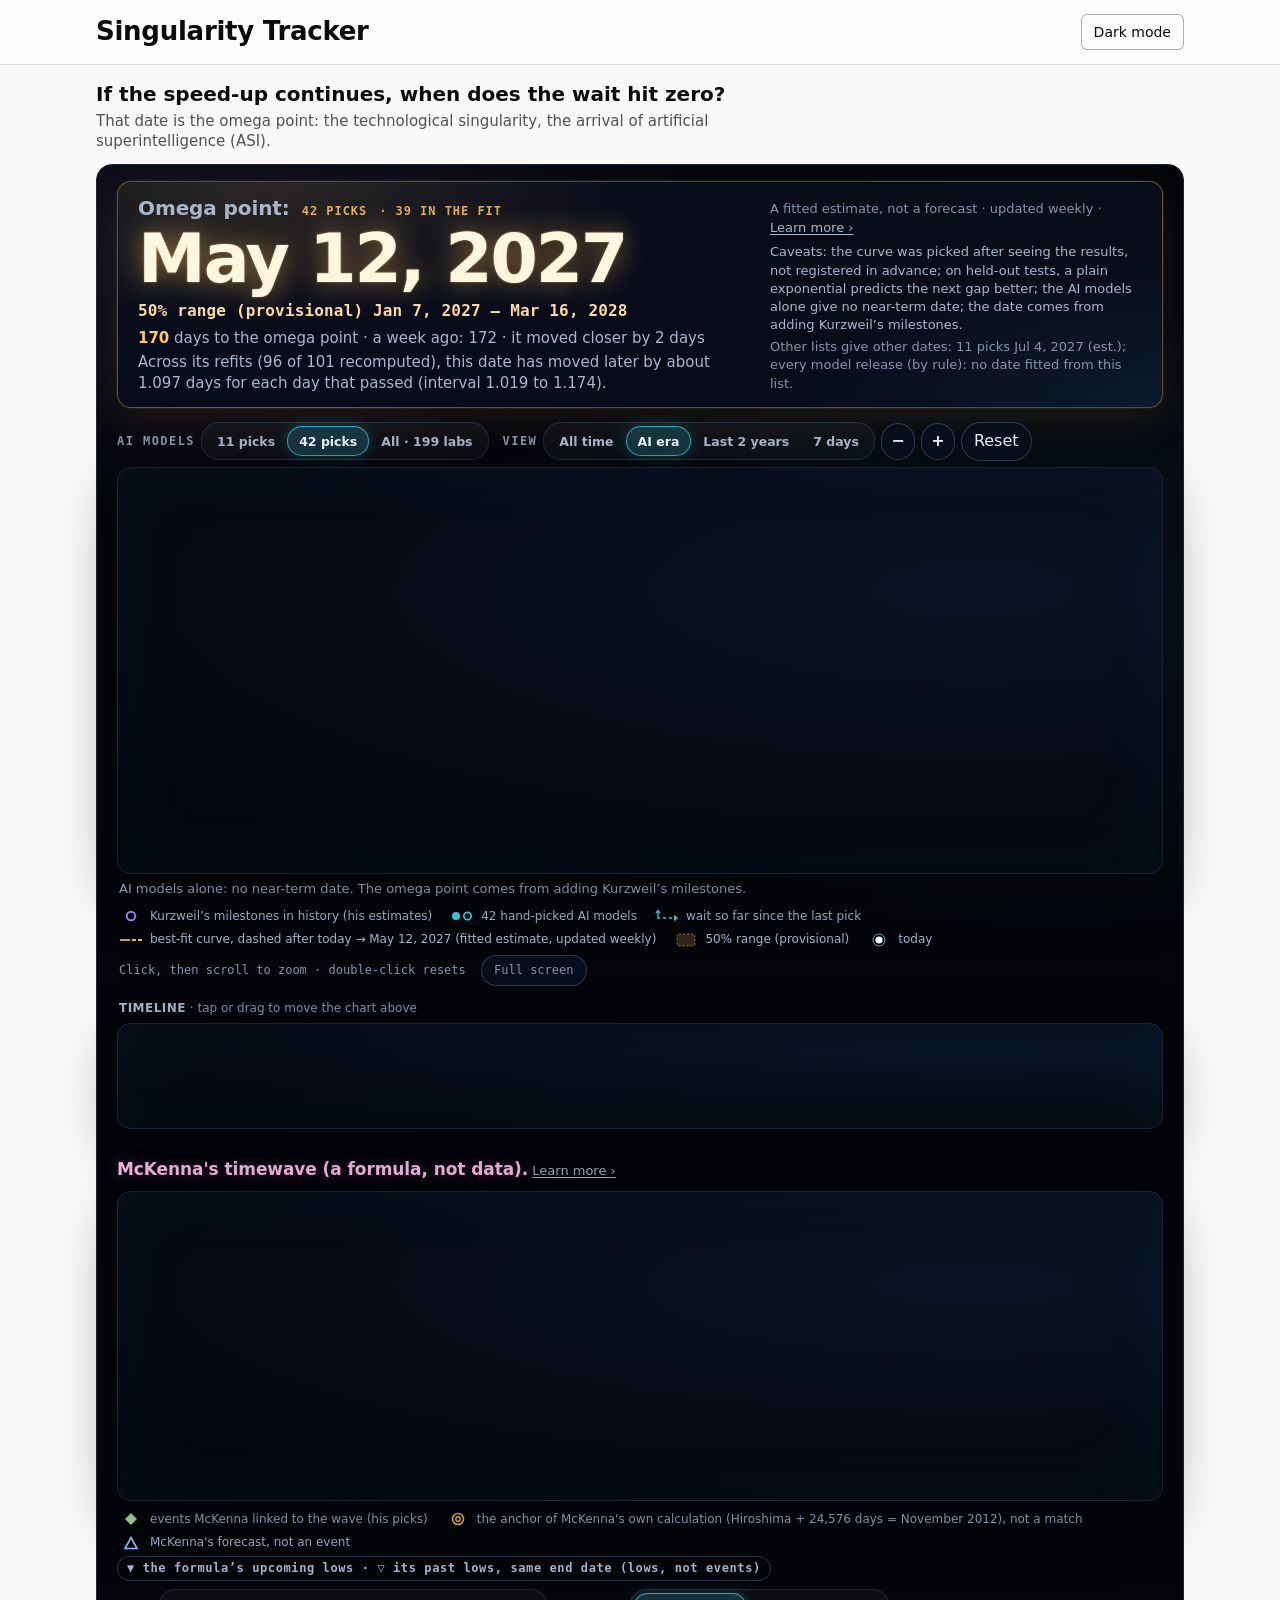
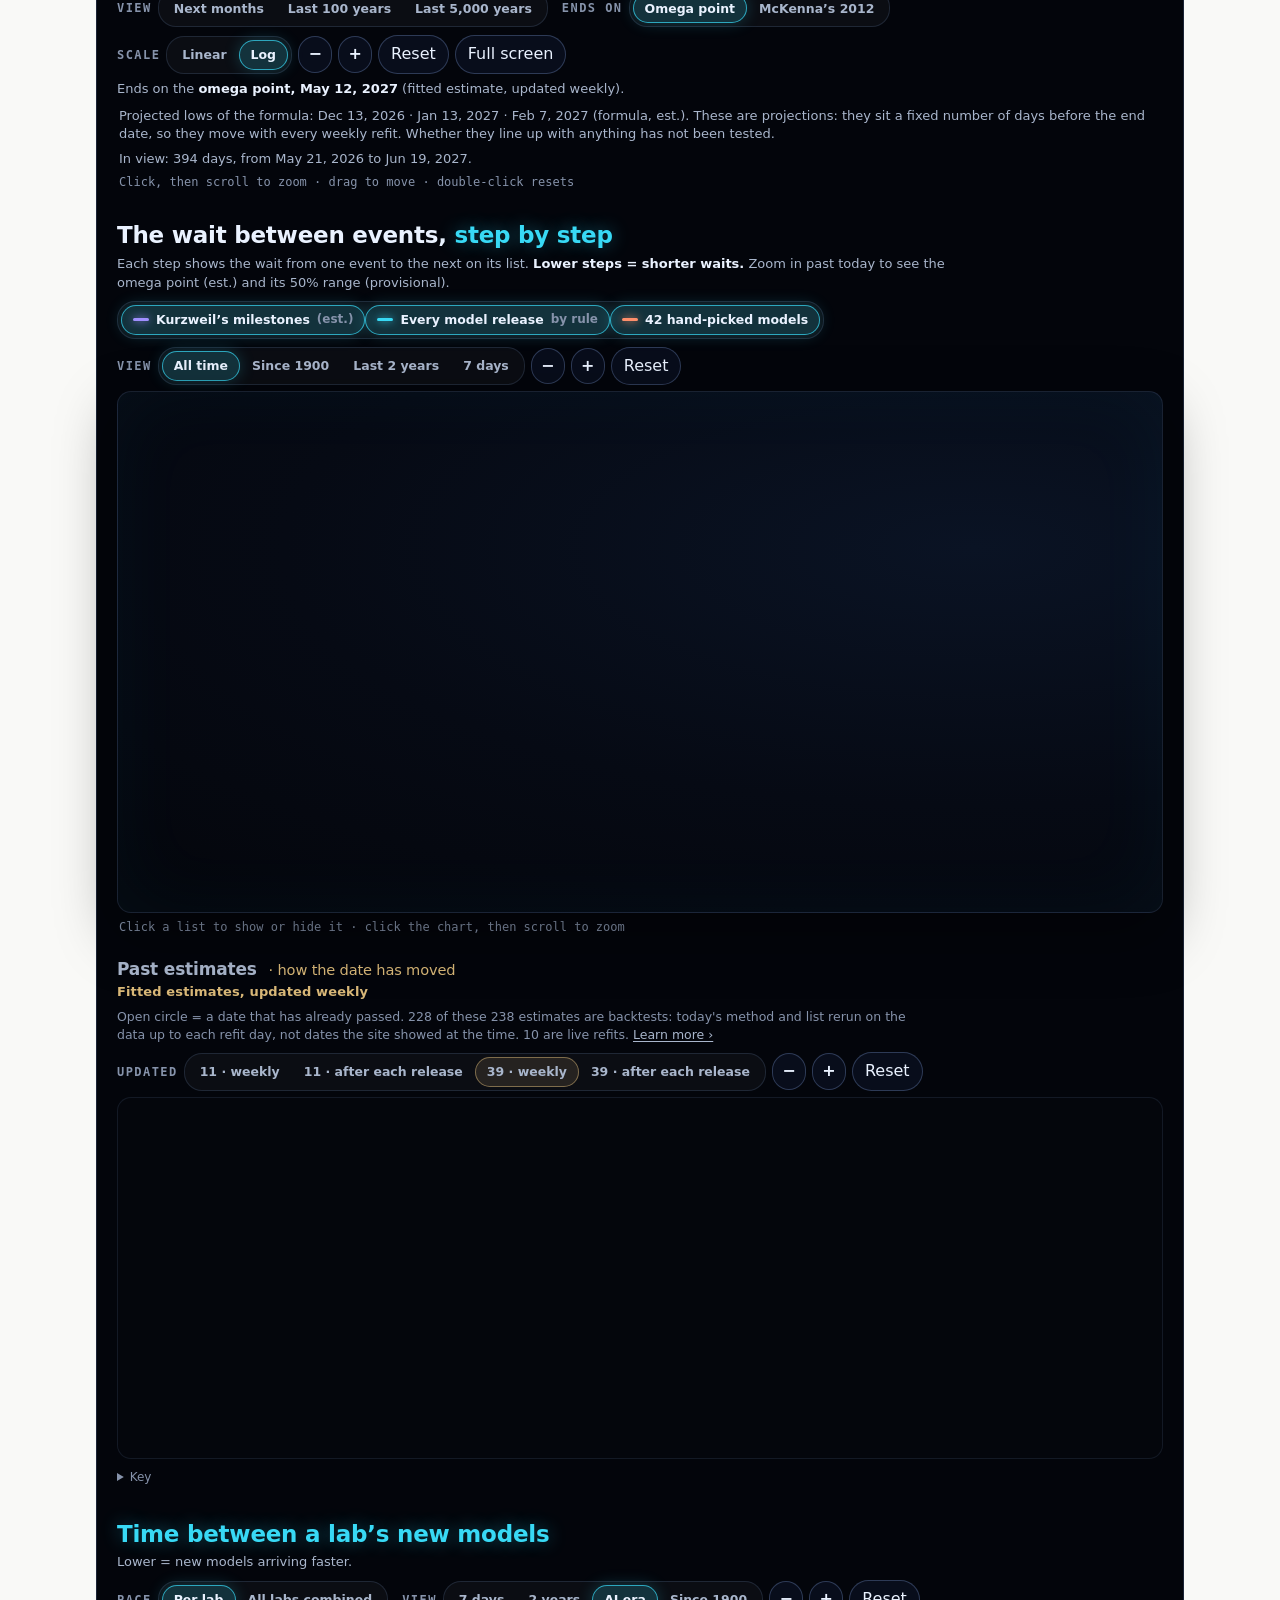
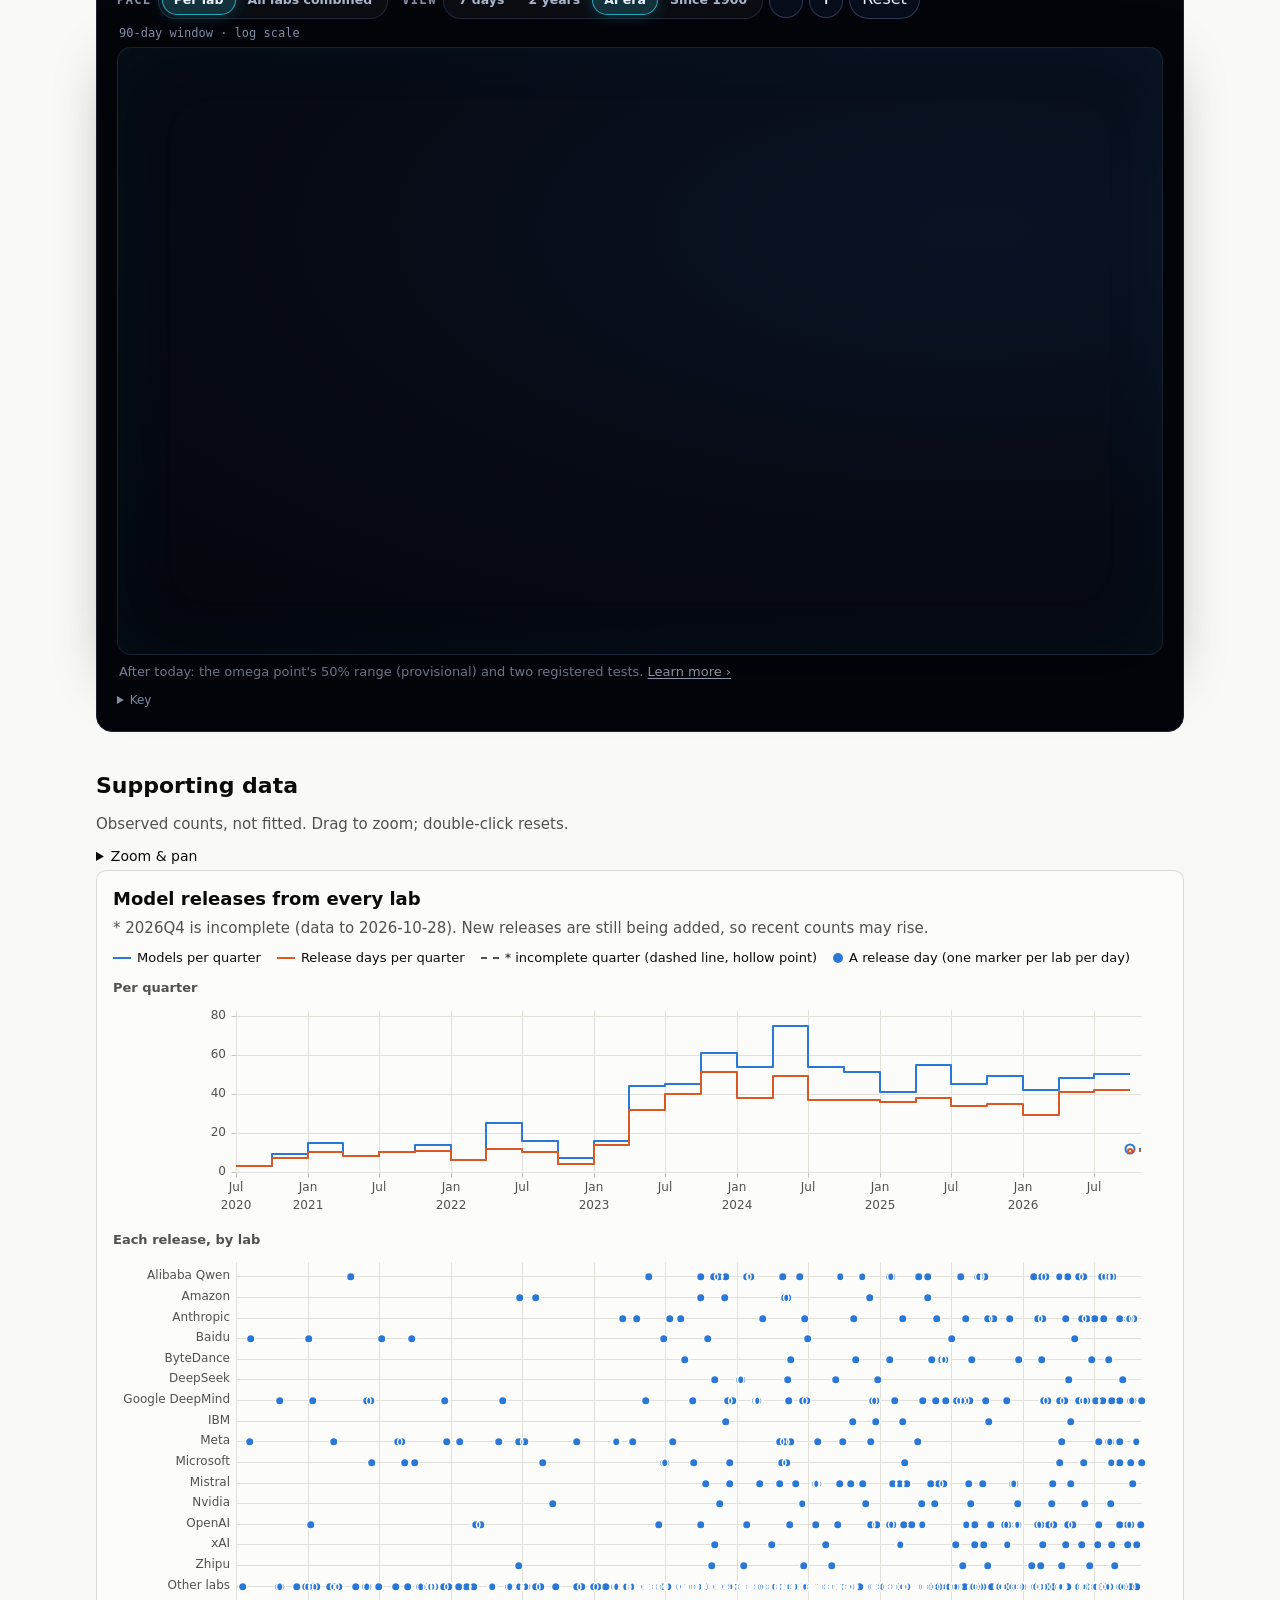
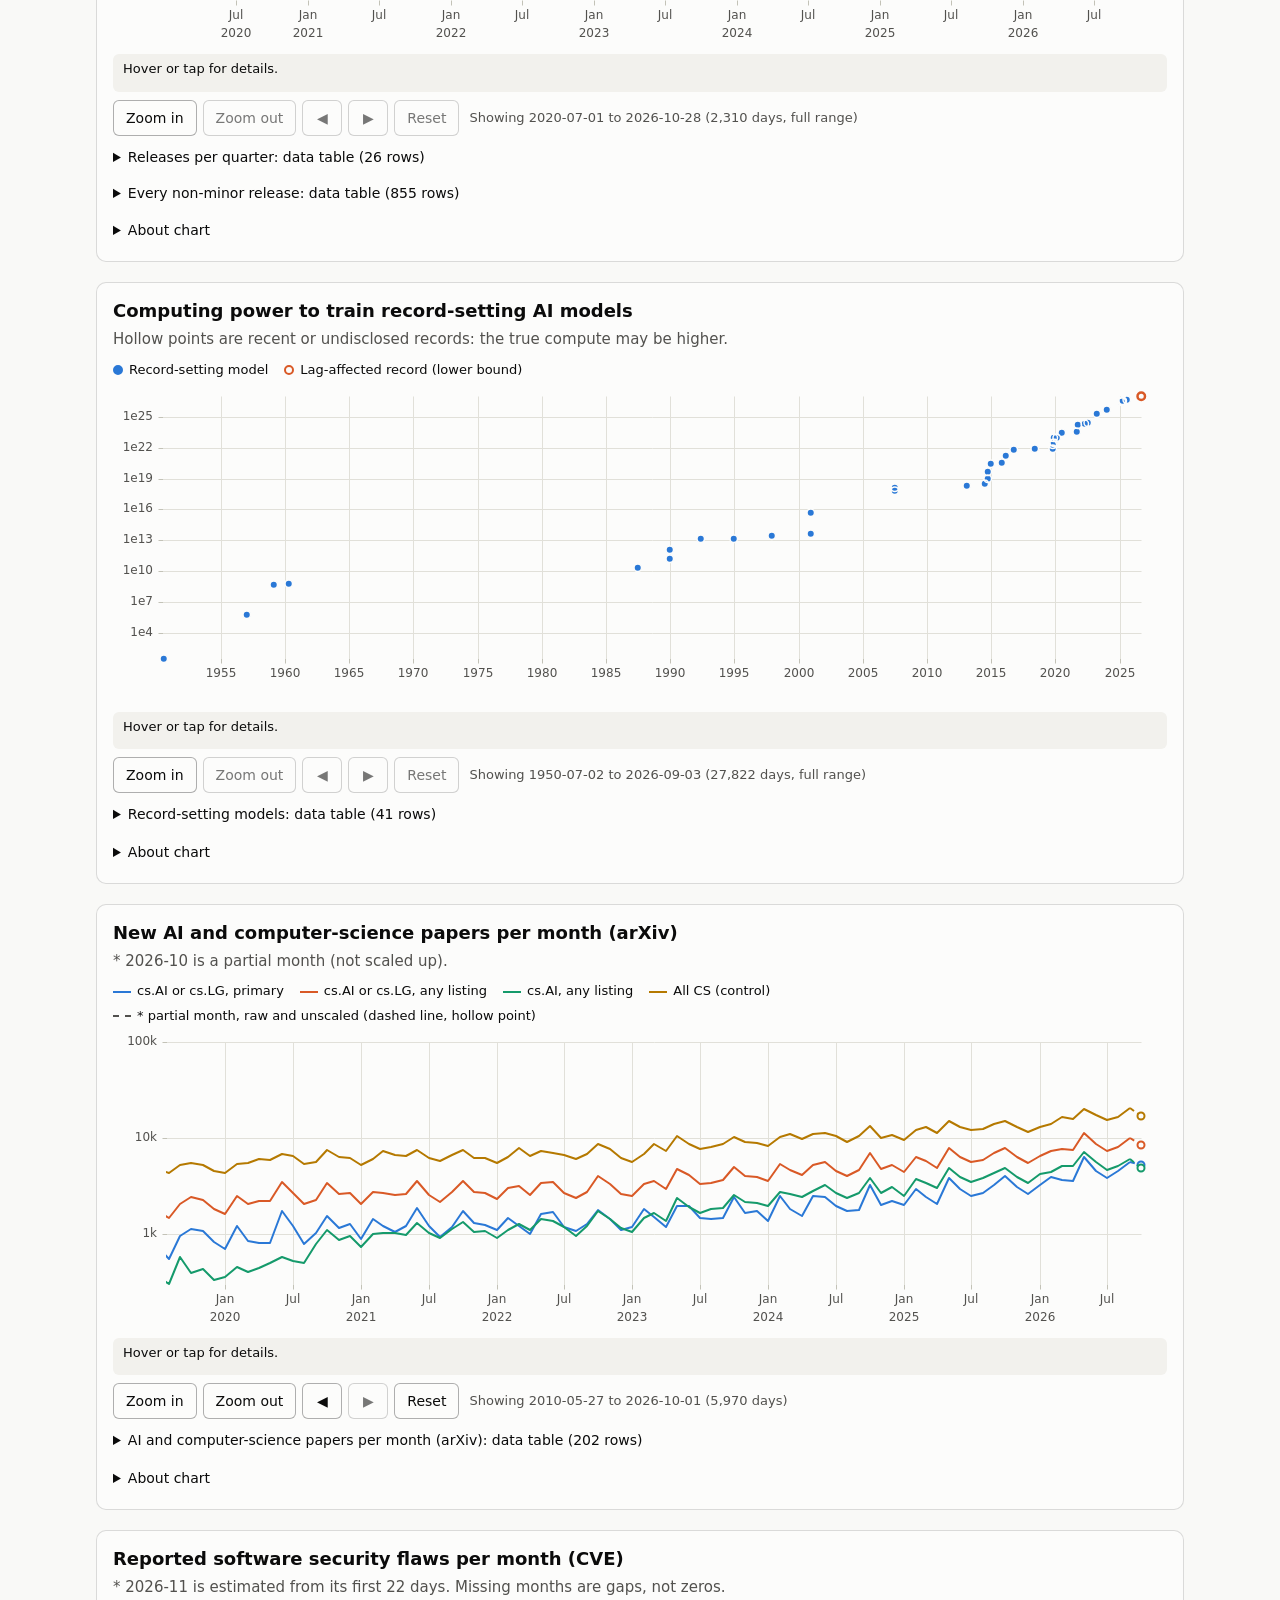
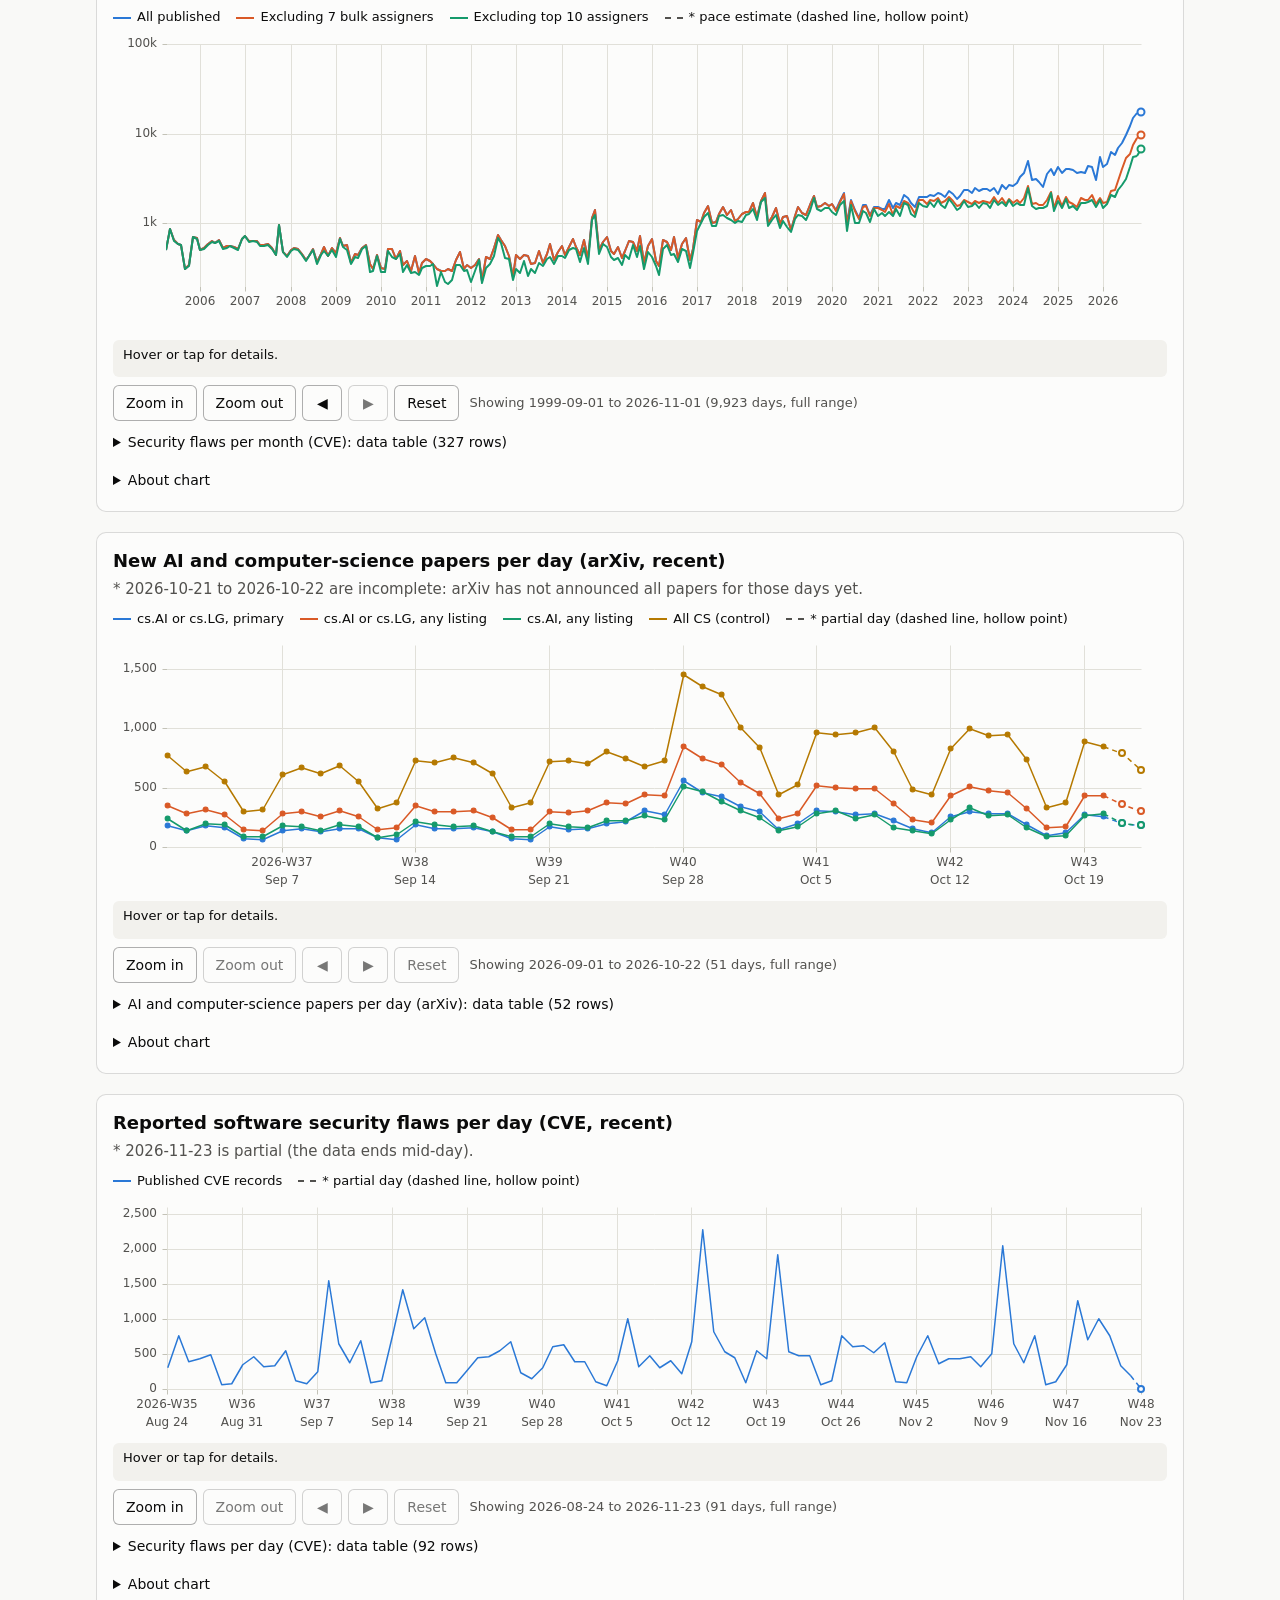
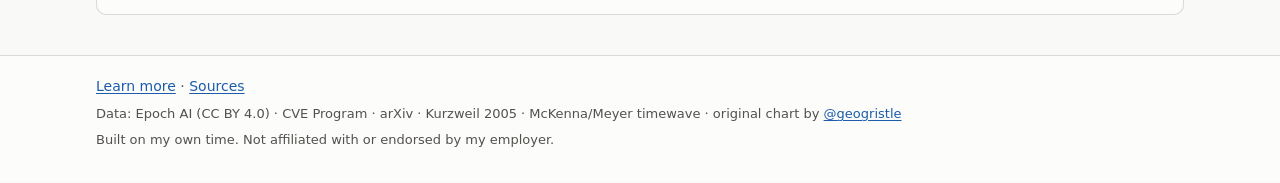
==== commit 7538ee2d: "Publish site build from fabreu08/singularity-tracker@13d14d6e025ed259f66ab72a96a3e0f1cd284eb6" ====
--- a/index.html
+++ b/index.html
@@ -56,6 +56,7 @@
         <p class="mc-omega-date" id="mc-omega-date" aria-live="polite"></p>
         <p class="mc-omega-range" id="mc-omega-range" data-awaiting-skeptic="true"></p>
         <p class="mc-omega-recede" id="mc-omega-recede" data-awaiting-skeptic="true"></p>
+        <p class="mc-omega-recession" id="mc-omega-recession" data-awaiting-skeptic="true" hidden></p>
       </div>
       <div class="mc-omega-side">
         <p class="mc-omega-slide" id="mc-omega-slide"></p>
@@ -198,7 +199,7 @@
     <section class="mc-panel mc-track" id="mc-track" aria-labelledby="mc-track-title">
       <h2 class="mc-sec mc-track-h" id="mc-track-title">Past estimates <span class="mc-track-k">&middot; how the date has moved</span></h2>
       <p class="mc-track-caption" id="mc-track-caption">Fitted estimates, updated weekly</p>
-      <p class="mc-lede mc-track-lede">Open circle = a date that has already passed. 228 of these 234 estimates are backtests: today&#x27;s method and list rerun on the data up to each refit day, not dates the site showed at the time. 6 are live refits. <a href="learn.html#omega">Learn more &rsaquo;</a></p>
+      <p class="mc-lede mc-track-lede">Open circle = a date that has already passed. 228 of these 238 estimates are backtests: today&#x27;s method and list rerun on the data up to each refit day, not dates the site showed at the time. 10 are live refits. <a href="learn.html#omega">Learn more &rsaquo;</a></p>
       <div class="mc-controls">
         <div class="mc-grp">
           <span class="mc-glabel">Updated</span>
@@ -315,7 +316,7 @@
     <article class="panel" id="panel-cve-monthly" aria-labelledby="h-cve-monthly">
       <h3 id="h-cve-monthly">Reported software security flaws per month (CVE)</h3>
 
-      <p class="note caveat">* 2026-10 is estimated from its first 22 days. Missing months are gaps, not zeros.</p>
+      <p class="note caveat">* 2026-11 is estimated from its first 22 days. Missing months are gaps, not zeros.</p>
       <div class="chart-mount" data-chart="cve_monthly"></div>
       <details class="panel-about">
         <summary>About chart</summary>
@@ -338,7 +339,7 @@
     <article class="panel" id="panel-cve-daily" aria-labelledby="h-cve-daily">
       <h3 id="h-cve-daily">Reported software security flaws per day (CVE, recent)</h3>
 
-      <p class="note caveat">* 2026-10-23 is partial (the data ends mid-day).</p>
+      <p class="note caveat">* 2026-11-23 is partial (the data ends mid-day).</p>
       <div class="chart-mount" data-chart="cve_daily"></div>
       <details class="panel-about">
         <summary>About chart</summary>
--- a/style.css
+++ b/style.css
@@ -510,6 +510,8 @@
 .mc-omega-recede { margin: 6px 0 0; font-size: clamp(13px, 1.4vw, 15px); line-height: 1.35; color: var(--mc-ink2); min-height: 1.35em; }
 .mc-omega-recede b { color: var(--mc-omega); font-weight: 700; font-variant-numeric: tabular-nums; }
 .mc-omega-recede[hidden] { display: none; }
+.mc-omega-recession { margin: 4px 0 0; font-size: clamp(13px, 1.4vw, 15px); line-height: 1.35; color: var(--mc-ink2); max-width: 40em; }
+.mc-omega-recession[hidden] { display: none; }
 .mc-omega-fe { font: 600 12px/1.2 var(--mc-mono); letter-spacing: 0.06em; text-transform: uppercase; color: var(--mc-omega); opacity: 0.85; margin-right: 6px; white-space: nowrap; }
 .mc-omega-slide { margin: 0 0 8px; font-size: clamp(14px, 1.5vw, 16px); line-height: 1.45; color: var(--mc-ink); max-width: 36em; }
 .mc-omega-slide b { color: var(--mc-omega); font-weight: 700; }
@@ -723,16 +725,18 @@
    pickers fold into one button next to the zoom buttons (it opens them in place), and the list note moves under the plot. */
 @media (max-width: 700px) {
   .header-row { padding-top: 4px; padding-bottom: 4px; }
-  .ask { font-size: 15px; line-height: 1.2; margin: 6px 0 4px; }
+  .ask { font-size: 14px; line-height: 1.15; margin: 2px 0; }
   .ask-def { font-size: 12px; line-height: 1.2; margin: -3px 0 3px; white-space: nowrap; overflow: hidden; text-overflow: ellipsis; }
   .ask-lg { display: none; }
   .ask-sm { display: inline; }
-  .mc { padding-top: 6px; }
-  .mc-omega { padding: 8px 12px; margin-bottom: 4px; row-gap: 2px; }
+  .mc { padding-top: 2px; }
+  /* tighter so the recession line under the date still leaves the plot on the first screen */
+  .mc-omega { padding: 4px 12px; margin-bottom: 2px; row-gap: 0; }
   .mc .mc-omega-k { font-size: 14px; }
-  .mc-omega-date { font-size: min(36px, 10vw); line-height: 1.1; }
-  .mc-omega-range { margin-top: 2px; }
-  .mc-omega-recede { margin-top: 2px; font-size: 13px; line-height: 1.3; min-height: 2.6em; }
+  .mc-omega-date { font-size: min(32px, 9vw); line-height: 1.05; }
+  .mc-omega-range { margin-top: 0; }
+  .mc-omega-recede { margin-top: 0; font-size: 13px; line-height: 1.3; min-height: 2.6em; }
+  .mc-omega-recession { margin-top: 0; font-size: 12px; line-height: 1.1; }
   .mc-omega-slide { font-size: 13px; line-height: 1.3; margin-bottom: 2px; }
   .mc-omega-fine { line-height: 1.35; }
   .mc-omega-more { margin-top: 0; }
